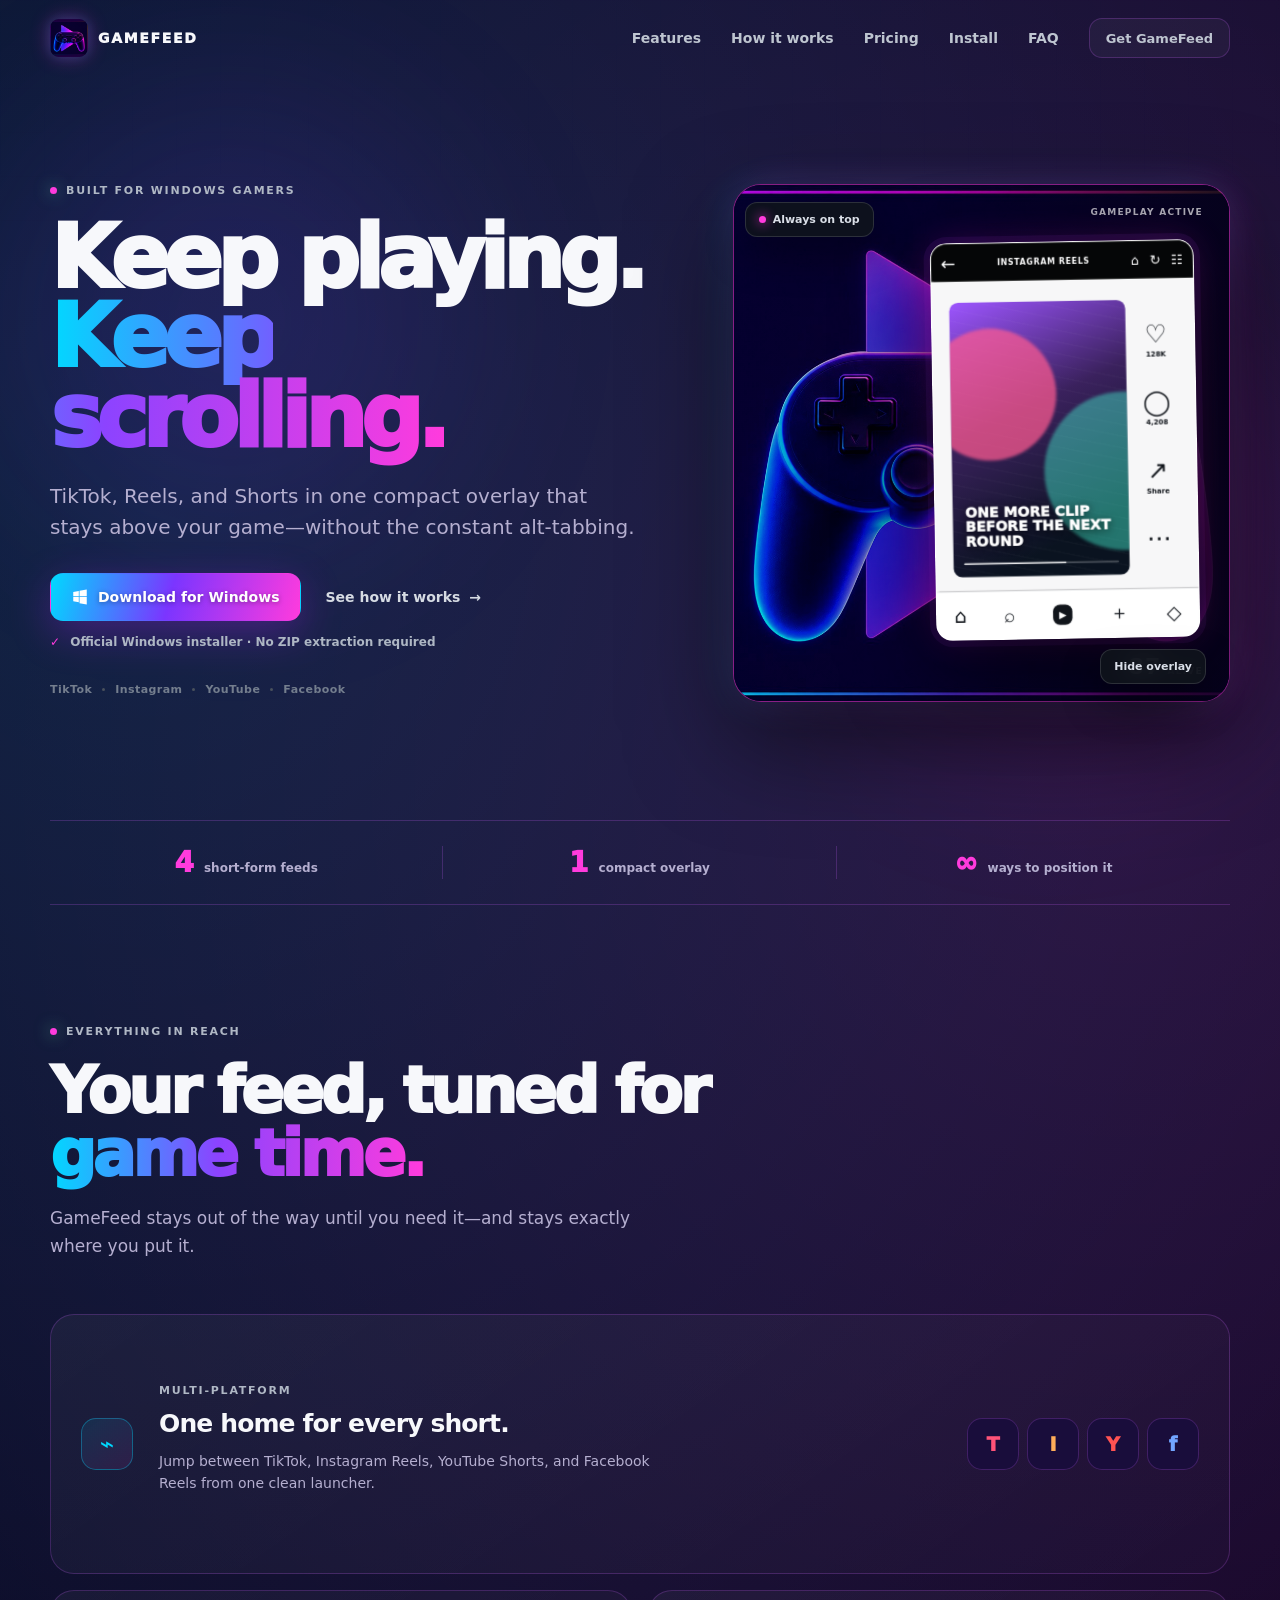
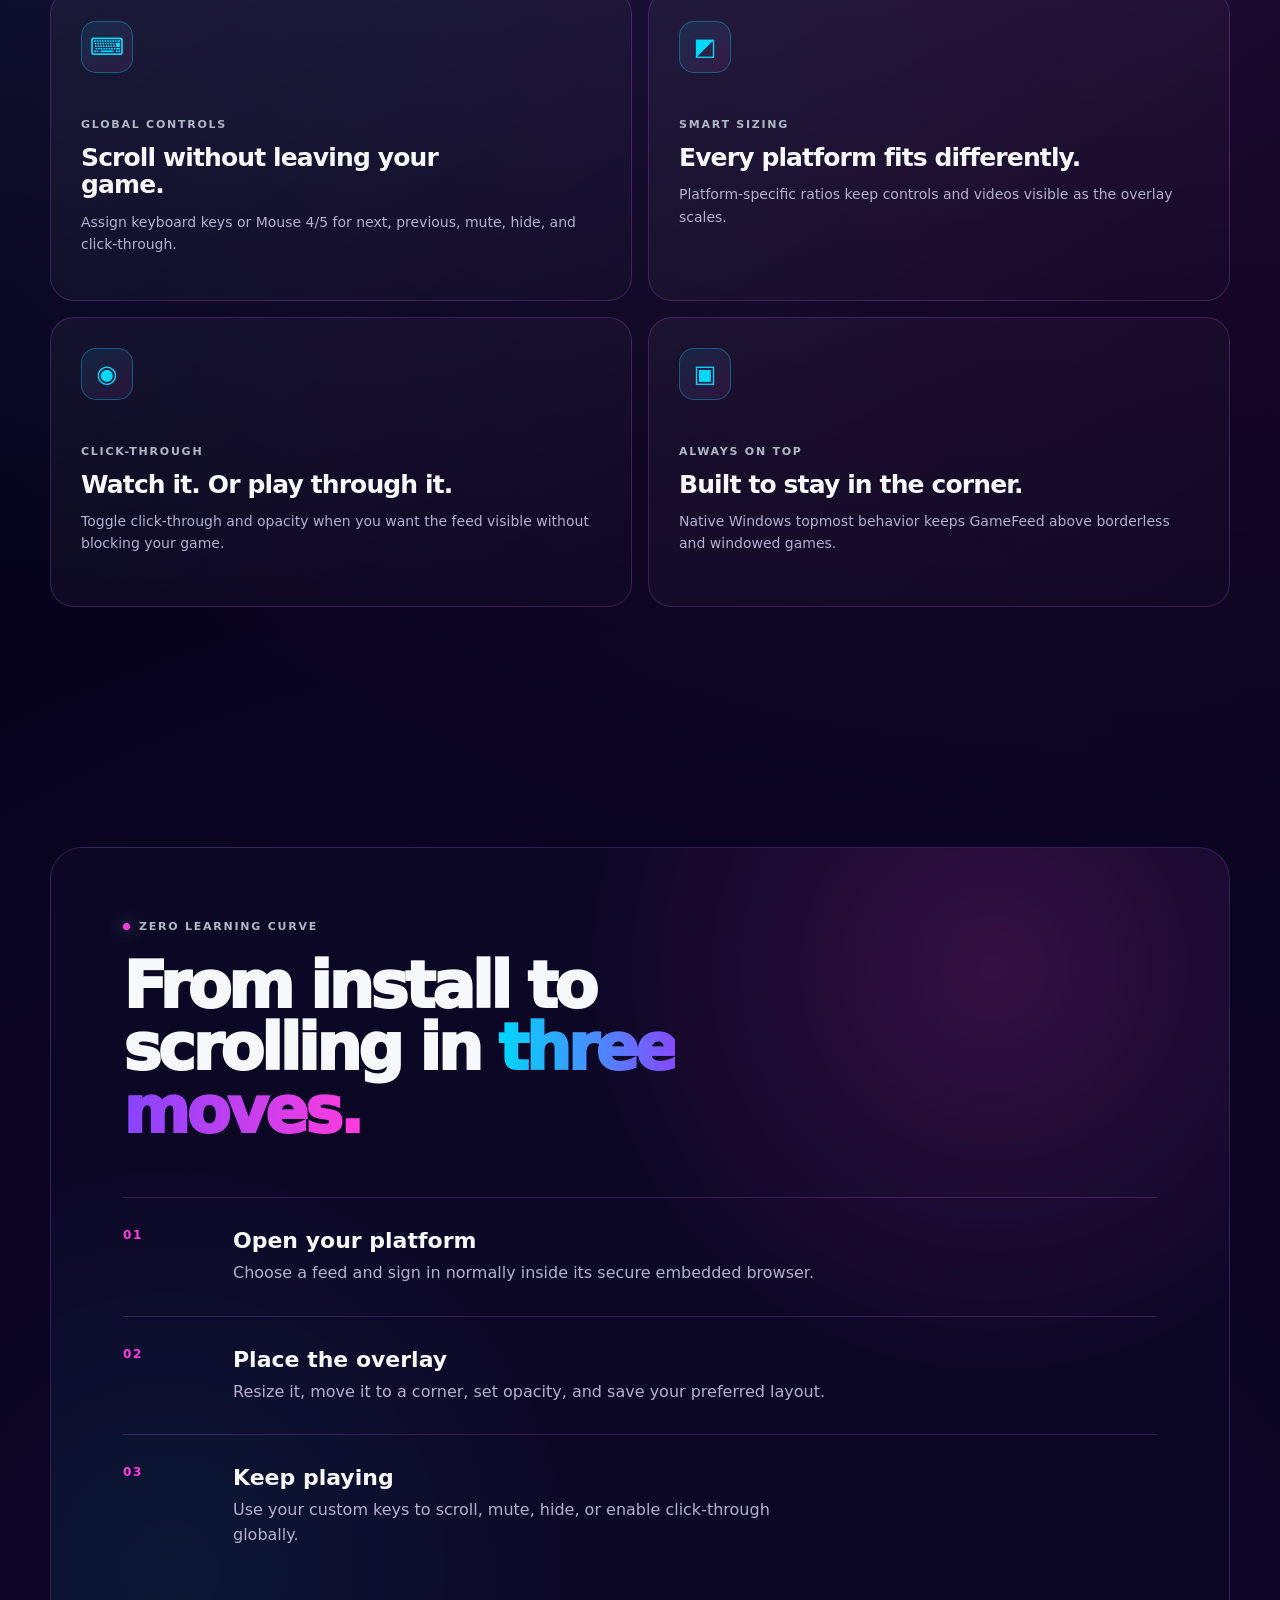
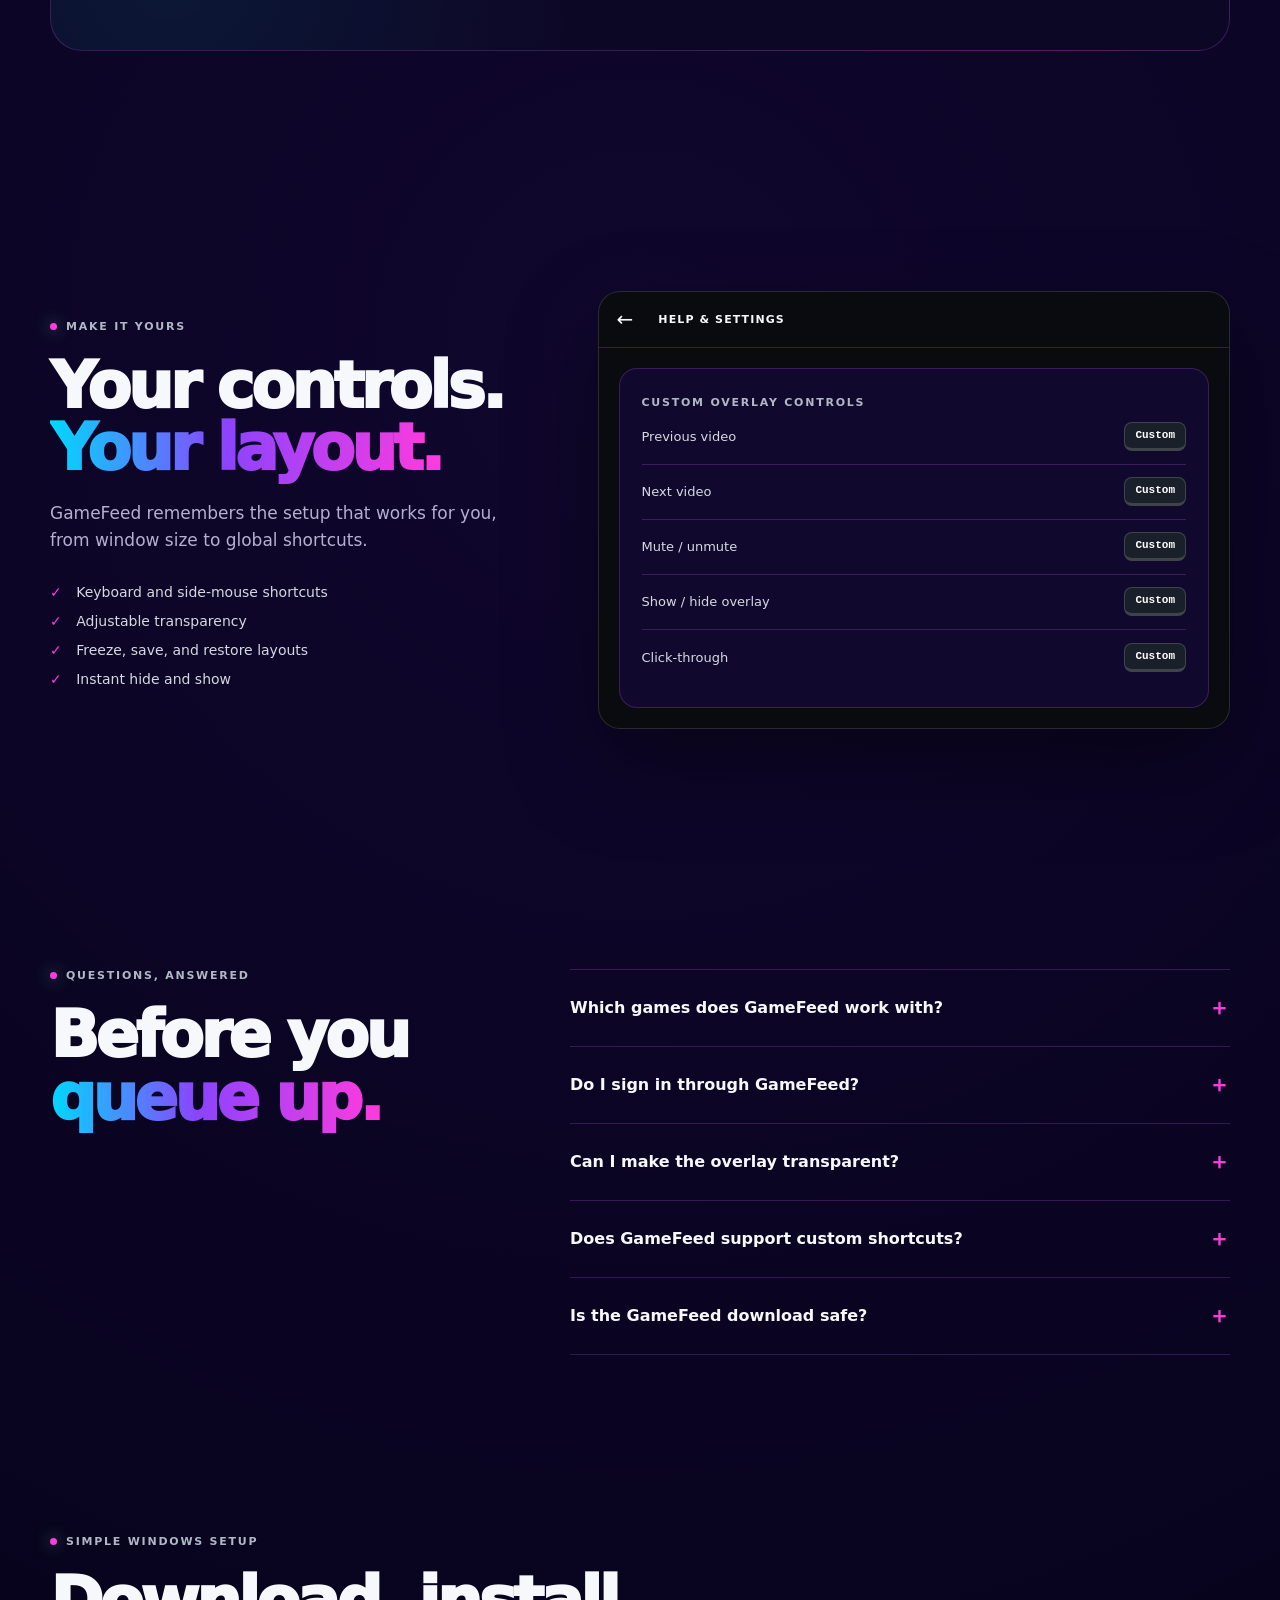
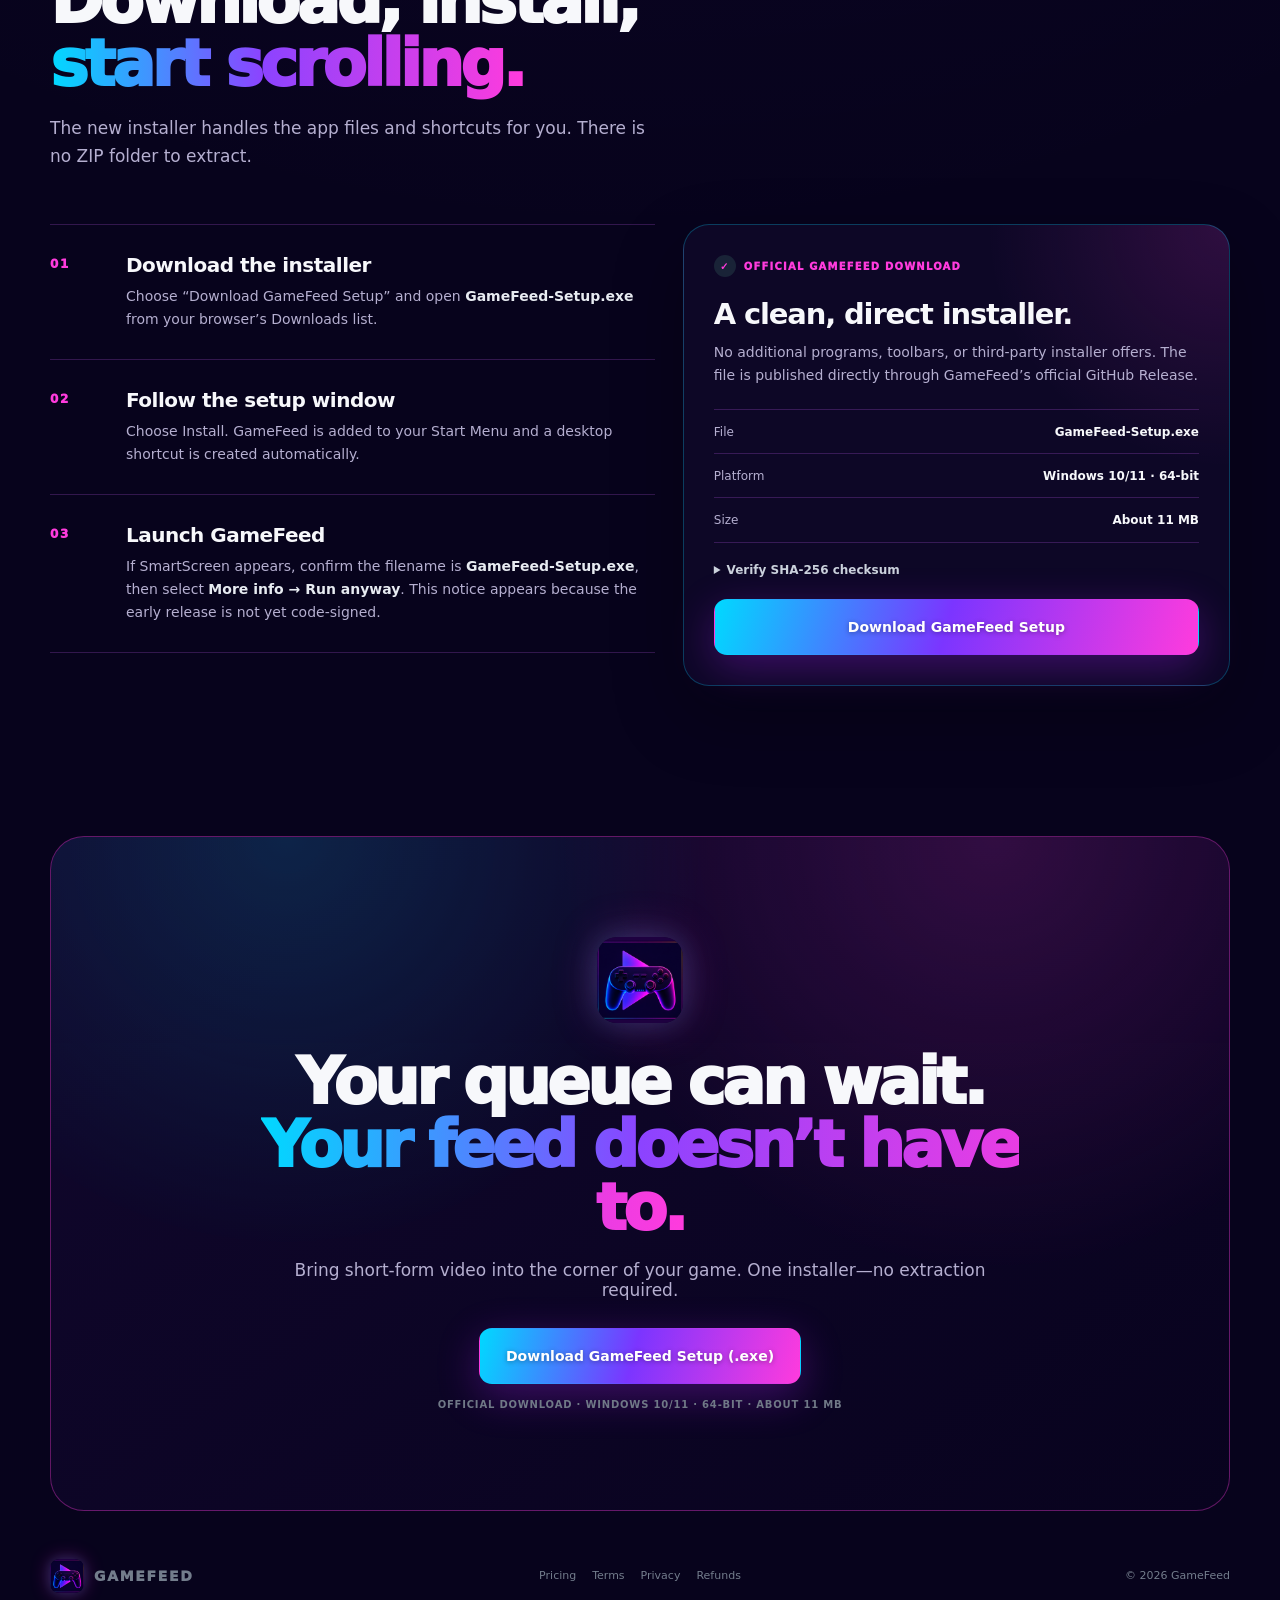
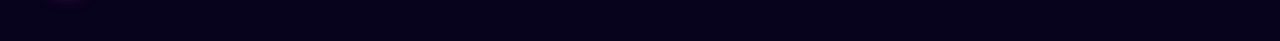
==== index.html @ a3a7d53f "add premium pricing and policy pages" ====
<!doctype html>
<html lang="en">
  <head>
    <meta charset="UTF-8" />
    <meta name="viewport" content="width=device-width, initial-scale=1.0" />
    <meta
      name="description"
      content="GameFeed is a compact Windows overlay for scrolling TikTok, Instagram Reels, YouTube Shorts, and Facebook Reels without leaving your game."
    />
    <meta name="theme-color" content="#080a0e" />
    <meta property="og:title" content="GameFeed — Keep playing. Keep scrolling." />
    <meta
      property="og:description"
      content="Your short-form feeds in one compact, customizable Windows gaming overlay."
    />
    <meta property="og:type" content="website" />
    <meta property="og:url" content="https://gamefeed.site/" />
    <meta property="og:image" content="https://gamefeed.site/assets/gamefeed-logo-hero.jpg" />
    <link rel="canonical" href="https://gamefeed.site/" />
    <title>GameFeed — Short-form video over your game</title>
    <link rel="icon" href="assets/gamefeed-logo-square.png" type="image/png" />
    <link rel="stylesheet" href="styles.css" />
    <script src="script.js" defer></script>
  </head>
  <body>
    <a class="skip-link" href="#main">Skip to content</a>

    <header class="site-header" data-header>
      <div class="nav-shell">
        <a class="brand" href="#top" aria-label="GameFeed home">
          <img src="assets/gamefeed-logo-square.png" alt="" width="38" height="38" />
          <span>GAMEFEED</span>
        </a>

        <button
          class="menu-toggle"
          type="button"
          aria-label="Open navigation"
          aria-expanded="false"
          aria-controls="site-nav"
          data-menu-toggle
        >
          <span></span><span></span>
        </button>

        <nav class="site-nav" id="site-nav" aria-label="Main navigation" data-menu>
          <a href="#features">Features</a>
          <a href="#how-it-works">How it works</a>
          <a href="pricing/">Pricing</a>
          <a href="#install">Install</a>
          <a href="#faq">FAQ</a>
          <button class="button button-small button-ghost" type="button" data-download>
            Get GameFeed
          </button>
        </nav>
      </div>
    </header>

    <main id="main">
      <section class="hero" id="top">
        <div class="hero-glow hero-glow-one"></div>
        <div class="hero-glow hero-glow-two"></div>

        <div class="hero-copy reveal">
          <div class="eyebrow"><span></span> Built for Windows gamers</div>
          <h1>Keep playing.<br /><em>Keep scrolling.</em></h1>
          <p class="hero-lede">
            TikTok, Reels, and Shorts in one compact overlay that stays above your game—without
            the constant alt-tabbing.
          </p>
          <div class="hero-actions">
            <button class="button button-primary" type="button" data-download>
              <svg viewBox="0 0 24 24" aria-hidden="true">
                <path d="M3 5.4 10.4 4v7.1H3V5.4Zm8.4-1.6L21 2v9.1h-9.6V3.8ZM3 12.1h7.4V19L3 17.6v-5.5Zm8.4 0H21V22l-9.6-1.8v-8.1Z" />
              </svg>
              Download for Windows
            </button>
            <a class="button button-text" href="#how-it-works">
              See how it works <span aria-hidden="true">→</span>
            </a>
          </div>
          <p class="download-note"><span aria-hidden="true">✓</span> Official Windows installer · No ZIP extraction required</p>
          <div class="platform-row" aria-label="Supported platforms">
            <span>TikTok</span><i></i><span>Instagram</span><i></i><span>YouTube</span><i></i><span>Facebook</span>
          </div>
        </div>

        <div class="hero-visual reveal reveal-delay" aria-label="GameFeed product preview">
          <div class="game-scene" aria-hidden="true">
            <img class="hero-brand-art" src="assets/gamefeed-logo-hero.jpg" alt="" />
            <div class="scene-horizon"></div>
            <div class="scene-mountain mountain-one"></div>
            <div class="scene-mountain mountain-two"></div>
            <div class="scene-hud hud-top">GAMEPLAY ACTIVE</div>
            <div class="scene-hud hud-bottom"><b>87</b><span>ALIVE</span></div>
            <div class="crosshair"></div>
          </div>

          <div class="app-window">
            <div class="app-topbar">
              <span class="app-back">←</span>
              <strong>INSTAGRAM REELS</strong>
              <div class="app-actions"><span>⌂</span><span>↻</span><span>☷</span></div>
            </div>
            <div class="feed-canvas">
              <div class="video-card">
                <div class="video-noise"></div>
                <div class="video-orb orb-one"></div>
                <div class="video-orb orb-two"></div>
                <div class="video-caption">ONE MORE CLIP<br />BEFORE THE NEXT ROUND</div>
                <div class="video-progress"><span></span></div>
              </div>
              <div class="social-rail" aria-hidden="true">
                <div><span>♡</span><small>128K</small></div>
                <div><span>◯</span><small>4,208</small></div>
                <div><span>↗</span><small>Share</small></div>
                <div><span>⋯</span></div>
              </div>
            </div>
            <div class="app-nav" aria-hidden="true">
              <span>⌂</span><span>⌕</span><b>▶</b><span>＋</span><span>◇</span>
            </div>
          </div>

          <div class="floating-chip chip-top"><span class="status-dot"></span> Always on top</div>
          <div class="floating-chip chip-bottom">Hide overlay</div>
        </div>
      </section>

      <section class="trust-strip" aria-label="GameFeed highlights">
        <div><strong>4</strong><span>short-form feeds</span></div>
        <div><strong>1</strong><span>compact overlay</span></div>
        <div><strong>∞</strong><span>ways to position it</span></div>
      </section>

      <section class="section features" id="features">
        <div class="section-heading reveal">
          <div class="eyebrow"><span></span> Everything in reach</div>
          <h2>Your feed, tuned for <em>game time.</em></h2>
          <p>GameFeed stays out of the way until you need it—and stays exactly where you put it.</p>
        </div>

        <div class="feature-grid">
          <article class="feature-card feature-card-wide reveal">
            <div class="feature-icon"><span>⌁</span></div>
            <div>
              <span class="card-kicker">MULTI-PLATFORM</span>
              <h3>One home for every short.</h3>
              <p>Jump between TikTok, Instagram Reels, YouTube Shorts, and Facebook Reels from one clean launcher.</p>
            </div>
            <div class="mini-platforms" aria-hidden="true">
              <span>T</span><span>I</span><span>Y</span><span>f</span>
            </div>
          </article>

          <article class="feature-card reveal">
            <div class="feature-icon"><span>⌨</span></div>
            <span class="card-kicker">GLOBAL CONTROLS</span>
            <h3>Scroll without leaving your game.</h3>
            <p>Assign keyboard keys or Mouse 4/5 for next, previous, mute, hide, and click-through.</p>
          </article>

          <article class="feature-card reveal">
            <div class="feature-icon"><span>◩</span></div>
            <span class="card-kicker">SMART SIZING</span>
            <h3>Every platform fits differently.</h3>
            <p>Platform-specific ratios keep controls and videos visible as the overlay scales.</p>
          </article>

          <article class="feature-card reveal">
            <div class="feature-icon"><span>◉</span></div>
            <span class="card-kicker">CLICK-THROUGH</span>
            <h3>Watch it. Or play through it.</h3>
            <p>Toggle click-through and opacity when you want the feed visible without blocking your game.</p>
          </article>

          <article class="feature-card reveal">
            <div class="feature-icon"><span>▣</span></div>
            <span class="card-kicker">ALWAYS ON TOP</span>
            <h3>Built to stay in the corner.</h3>
            <p>Native Windows topmost behavior keeps GameFeed above borderless and windowed games.</p>
          </article>
        </div>
      </section>

      <section class="section workflow" id="how-it-works">
        <div class="workflow-panel">
          <div class="section-heading reveal">
            <div class="eyebrow"><span></span> Zero learning curve</div>
            <h2>From install to scrolling in <em>three moves.</em></h2>
          </div>
          <ol class="step-list">
            <li class="reveal">
              <span class="step-number">01</span>
              <div><h3>Open your platform</h3><p>Choose a feed and sign in normally inside its secure embedded browser.</p></div>
            </li>
            <li class="reveal">
              <span class="step-number">02</span>
              <div><h3>Place the overlay</h3><p>Resize it, move it to a corner, set opacity, and save your preferred layout.</p></div>
            </li>
            <li class="reveal">
              <span class="step-number">03</span>
              <div><h3>Keep playing</h3><p>Use your custom keys to scroll, mute, hide, or enable click-through globally.</p></div>
            </li>
          </ol>
        </div>
      </section>

      <section class="section control-showcase">
        <div class="control-copy reveal">
          <div class="eyebrow"><span></span> Make it yours</div>
          <h2>Your controls.<br /><em>Your layout.</em></h2>
          <p>GameFeed remembers the setup that works for you, from window size to global shortcuts.</p>
          <ul class="check-list">
            <li><span>✓</span> Keyboard and side-mouse shortcuts</li>
            <li><span>✓</span> Adjustable transparency</li>
            <li><span>✓</span> Freeze, save, and restore layouts</li>
            <li><span>✓</span> Instant hide and show</li>
          </ul>
        </div>

        <div class="settings-mockup reveal reveal-delay" aria-label="Custom controls preview">
          <div class="settings-title"><span>←</span><b>HELP &amp; SETTINGS</b></div>
          <div class="settings-card">
            <span class="card-kicker">CUSTOM OVERLAY CONTROLS</span>
            <div class="setting-row"><span>Previous video</span><kbd>Custom</kbd></div>
            <div class="setting-row"><span>Next video</span><kbd>Custom</kbd></div>
            <div class="setting-row"><span>Mute / unmute</span><kbd>Custom</kbd></div>
            <div class="setting-row"><span>Show / hide overlay</span><kbd>Custom</kbd></div>
            <div class="setting-row"><span>Click-through</span><kbd>Custom</kbd></div>
          </div>
        </div>
      </section>

      <section class="section faq" id="faq">
        <div class="section-heading reveal">
          <div class="eyebrow"><span></span> Questions, answered</div>
          <h2>Before you <em>queue up.</em></h2>
        </div>
        <div class="faq-list">
          <details class="reveal">
            <summary>Which games does GameFeed work with?<span>＋</span></summary>
            <p>GameFeed works best with windowed and borderless-fullscreen games. Hardware-exclusive fullscreen and some anti-cheat systems can block third-party overlays.</p>
          </details>
          <details class="reveal">
            <summary>Do I sign in through GameFeed?<span>＋</span></summary>
            <p>Each platform opens in its own embedded browser view. You sign in on the platform’s website, and the local browser profile keeps that session available.</p>
          </details>
          <details class="reveal">
            <summary>Can I make the overlay transparent?<span>＋</span></summary>
            <p>Yes. You can adjust opacity, enable click-through, freeze the size, and save the placement that fits your setup.</p>
          </details>
          <details class="reveal">
            <summary>Does GameFeed support custom shortcuts?<span>＋</span></summary>
            <p>Yes. Previous, next, mute, show/hide, and click-through can use supported keyboard keys or Mouse 4/5.</p>
          </details>
          <details class="reveal">
            <summary>Is the GameFeed download safe?<span>＋</span></summary>
            <p>Yes. The download button uses GameFeed’s official GitHub Release and the installer contains only GameFeed and its required runtime files—no bundled offers or extra apps. The current release is not yet code-signed, so Windows may show an “unrecognized app” SmartScreen message even though the file came from the official source.</p>
          </details>
        </div>
      </section>

      <section class="section install-section" id="install">
        <div class="section-heading reveal">
          <div class="eyebrow"><span></span> Simple Windows setup</div>
          <h2>Download, install, <em>start scrolling.</em></h2>
          <p>The new installer handles the app files and shortcuts for you. There is no ZIP folder to extract.</p>
        </div>

        <div class="install-layout">
          <ol class="install-steps reveal">
            <li>
              <span>01</span>
              <div><h3>Download the installer</h3><p>Choose “Download GameFeed Setup” and open <strong>GameFeed-Setup.exe</strong> from your browser’s Downloads list.</p></div>
            </li>
            <li>
              <span>02</span>
              <div><h3>Follow the setup window</h3><p>Choose Install. GameFeed is added to your Start Menu and a desktop shortcut is created automatically.</p></div>
            </li>
            <li>
              <span>03</span>
              <div><h3>Launch GameFeed</h3><p>If SmartScreen appears, confirm the filename is <strong>GameFeed-Setup.exe</strong>, then select <strong>More info → Run anyway</strong>. This notice appears because the early release is not yet code-signed.</p></div>
            </li>
          </ol>

          <aside class="download-trust-card reveal reveal-delay" aria-label="Download safety information">
            <div class="official-badge"><span aria-hidden="true">✓</span> OFFICIAL GAMEFEED DOWNLOAD</div>
            <h3>A clean, direct installer.</h3>
            <p>No additional programs, toolbars, or third-party installer offers. The file is published directly through GameFeed’s official GitHub Release.</p>
            <ul>
              <li><span>File</span><strong>GameFeed-Setup.exe</strong></li>
              <li><span>Platform</span><strong>Windows 10/11 · 64-bit</strong></li>
              <li><span>Size</span><strong>About 11 MB</strong></li>
            </ul>
            <details class="checksum">
              <summary>Verify SHA-256 checksum</summary>
              <code>d56ed6e79483e298b9bd41e7c18539949e3f44919a434b3156062f3682f3bd7f</code>
            </details>
            <button class="button button-primary button-large" type="button" data-download>Download GameFeed Setup</button>
          </aside>
        </div>
      </section>

      <section class="cta-section" id="download">
        <div class="cta-glow"></div>
        <div class="cta-inner reveal">
          <img src="assets/gamefeed-logo-square.png" alt="" width="86" height="86" />
          <h2>Your queue can wait.<br /><em>Your feed doesn’t have to.</em></h2>
          <p>Bring short-form video into the corner of your game. One installer—no extraction required.</p>
          <button class="button button-primary button-large" type="button" data-download>
            Download GameFeed Setup (.exe)
          </button>
          <small>Official download · Windows 10/11 · 64-bit · About 11 MB</small>
        </div>
      </section>
    </main>

    <footer class="site-footer">
      <a class="brand" href="#top">
        <img src="assets/gamefeed-logo-square.png" alt="" width="34" height="34" />
        <span>GAMEFEED</span>
      </a>
      <p class="footer-links"><a href="pricing/">Pricing</a><a href="terms/">Terms</a><a href="privacy/">Privacy</a><a href="refund/">Refunds</a></p>
      <span>© <span data-year></span> GameFeed</span>
    </footer>
  </body>
</html>
---- styles.css ----
:root {
  --bg: #07031c;
  --bg-soft: #0d0726;
  --panel: #11092d;
  --panel-2: #190d3b;
  --line: rgba(203, 96, 255, 0.22);
  --text: #f7f8fb;
  --muted: #b5afd0;
  --accent: #ff3bdd;
  --accent-strong: #db16ff;
  --purple: #7b35ff;
  --cyan: #00d9ff;
  --orange: #ffad38;
  --max: 1180px;
  --radius: 24px;
  color-scheme: dark;
}

* {
  box-sizing: border-box;
}

html {
  scroll-behavior: smooth;
}

body {
  margin: 0;
  overflow-x: hidden;
  background:
    radial-gradient(circle at 12% 8%, rgba(0, 217, 255, 0.14), transparent 28%),
    radial-gradient(circle at 88% 12%, rgba(255, 59, 221, 0.16), transparent 30%),
    radial-gradient(circle at 50% 55%, rgba(123, 53, 255, 0.08), transparent 42%),
    var(--bg);
  color: var(--text);
  font-family: Inter, ui-sans-serif, system-ui, -apple-system, BlinkMacSystemFont, "Segoe UI", sans-serif;
  -webkit-font-smoothing: antialiased;
}

body::before {
  position: fixed;
  inset: 0;
  z-index: -1;
  content: "";
  opacity: 0.16;
  pointer-events: none;
  background-image: linear-gradient(rgba(255, 59, 221, 0.04) 1px, transparent 1px),
    linear-gradient(90deg, rgba(0, 217, 255, 0.035) 1px, transparent 1px);
  background-size: 44px 44px;
  mask-image: linear-gradient(to bottom, black, transparent 70%);
}

button,
a {
  font: inherit;
}

a {
  color: inherit;
  text-decoration: none;
}

button {
  color: inherit;
}

.skip-link {
  position: fixed;
  top: 8px;
  left: 8px;
  z-index: 1000;
  padding: 10px 14px;
  border-radius: 10px;
  background: var(--accent);
  color: #06110c;
  font-weight: 800;
  transform: translateY(-150%);
}

.skip-link:focus {
  transform: translateY(0);
}

.site-header {
  position: fixed;
  inset: 0 0 auto;
  z-index: 100;
  border-bottom: 1px solid transparent;
  transition: background 180ms ease, border-color 180ms ease;
}

.site-header.scrolled {
  border-color: var(--line);
  background: rgba(8, 10, 14, 0.82);
  backdrop-filter: blur(18px);
}

.nav-shell {
  width: min(calc(100% - 40px), var(--max));
  height: 76px;
  margin: 0 auto;
  display: flex;
  align-items: center;
  justify-content: space-between;
}

.brand {
  display: inline-flex;
  align-items: center;
  gap: 10px;
  font-size: 14px;
  font-weight: 950;
  letter-spacing: 0.12em;
}

.brand img {
  border-radius: 9px;
  box-shadow: 0 0 20px rgba(255, 35, 224, 0.3), 0 0 12px rgba(0, 217, 255, 0.18);
}

.site-nav {
  display: flex;
  align-items: center;
  gap: 30px;
  color: #bec5d0;
  font-size: 14px;
  font-weight: 650;
}

.site-nav > a {
  transition: color 150ms ease;
}

.site-nav > a:hover,
.site-nav > a:focus-visible {
  color: white;
}

.menu-toggle {
  display: none;
  width: 42px;
  height: 42px;
  padding: 0 10px;
  border: 1px solid var(--line);
  border-radius: 12px;
  background: var(--panel);
}

.menu-toggle span {
  display: block;
  height: 2px;
  margin: 5px 0;
  border-radius: 2px;
  background: white;
}

.button {
  display: inline-flex;
  align-items: center;
  justify-content: center;
  gap: 9px;
  min-height: 48px;
  padding: 0 20px;
  border: 1px solid transparent;
  border-radius: 13px;
  cursor: pointer;
  font-size: 14px;
  font-weight: 850;
  transition: transform 160ms ease, border-color 160ms ease, background 160ms ease;
}

.button:hover {
  transform: translateY(-2px);
}

.button:focus-visible,
button:focus-visible,
a:focus-visible,
summary:focus-visible {
  outline: 3px solid rgba(117, 242, 178, 0.45);
  outline-offset: 3px;
}

.button svg {
  width: 18px;
  fill: currentColor;
}

.button-primary {
  background: linear-gradient(105deg, var(--cyan), var(--purple) 48%, var(--accent));
  color: white;
  box-shadow: 0 12px 42px rgba(177, 34, 255, 0.3);
  text-shadow: 0 1px 5px rgba(0, 0, 0, 0.35);
}

.button-primary:hover {
  background: linear-gradient(105deg, #38e4ff, #914fff 48%, #ff65e7);
}

.button-ghost {
  border-color: var(--line);
  background: rgba(255, 255, 255, 0.04);
}

.button-text {
  padding-inline: 8px;
  color: #d6dbe3;
}

.button-small {
  min-height: 40px;
  padding-inline: 16px;
  font-size: 13px;
}

.button-large {
  min-height: 56px;
  padding-inline: 26px;
}

.hero {
  position: relative;
  width: min(calc(100% - 40px), var(--max));
  min-height: 780px;
  margin: 0 auto;
  padding: 150px 0 90px;
  display: grid;
  grid-template-columns: minmax(0, 1fr) minmax(460px, 0.9fr);
  align-items: center;
  gap: 54px;
}

.hero-glow {
  position: absolute;
  z-index: -1;
  width: 440px;
  aspect-ratio: 1;
  border-radius: 50%;
  filter: blur(100px);
  opacity: 0.12;
}

.hero-glow-one {
  top: 100px;
  left: -40px;
  background: var(--purple);
}

.hero-glow-two {
  right: -40px;
  bottom: 80px;
  background: var(--accent);
}

.eyebrow,
.card-kicker {
  color: #b0b8c5;
  font-size: 11px;
  font-weight: 900;
  letter-spacing: 0.16em;
  text-transform: uppercase;
}

.eyebrow {
  display: flex;
  align-items: center;
  gap: 9px;
  margin-bottom: 22px;
}

.eyebrow span {
  width: 7px;
  height: 7px;
  border-radius: 50%;
  background: var(--accent);
  box-shadow: 0 0 16px rgba(117, 242, 178, 0.65);
}

h1,
h2,
h3,
p {
  margin-top: 0;
}

h1 {
  max-width: 700px;
  margin-bottom: 24px;
  font-size: clamp(56px, 6.8vw, 92px);
  line-height: 0.91;
  letter-spacing: -0.068em;
  font-weight: 950;
}

h1 em,
h2 em {
  color: transparent;
  background: linear-gradient(90deg, var(--cyan), #8c43ff 45%, var(--accent));
  background-clip: text;
  -webkit-background-clip: text;
  font-style: normal;
}

.hero-lede {
  max-width: 590px;
  margin-bottom: 30px;
  color: var(--muted);
  font-size: clamp(17px, 1.6vw, 20px);
  line-height: 1.55;
}

.hero-actions {
  display: flex;
  align-items: center;
  gap: 16px;
  flex-wrap: wrap;
}

.download-note {
  margin: 14px 0 0;
  color: #aeb7c4;
  font-size: 12px;
  font-weight: 700;
}

.download-note span { margin-right: 6px; color: var(--accent); }

.platform-row {
  margin-top: 34px;
  display: flex;
  align-items: center;
  gap: 10px;
  flex-wrap: wrap;
  color: #747e8e;
  font-size: 11px;
  font-weight: 750;
  letter-spacing: 0.04em;
}

.platform-row i {
  width: 3px;
  height: 3px;
  border-radius: 50%;
  background: #49515d;
}

.hero-visual {
  position: relative;
  min-height: 580px;
  display: grid;
  place-items: center;
}

.game-scene {
  position: absolute;
  inset: 34px 0 28px 36px;
  overflow: hidden;
  border: 1px solid rgba(255, 58, 226, 0.52);
  border-radius: 28px;
  background: #080321;
  box-shadow: 0 38px 100px rgba(0, 0, 0, 0.56), -8px 0 38px rgba(0, 217, 255, 0.13), 8px 0 38px rgba(255, 59, 221, 0.16);
}

.game-scene::after {
  position: absolute;
  inset: 0;
  content: "";
  background: linear-gradient(90deg, rgba(7, 3, 28, 0.08), rgba(7, 3, 28, 0.34) 50%, rgba(7, 3, 28, 0.9));
}

.hero-brand-art {
  width: 100%;
  height: 100%;
  object-fit: cover;
  opacity: 0.94;
  filter: saturate(1.12) contrast(1.04);
}

.scene-horizon,
.scene-mountain {
  display: none;
}

.scene-horizon {
  position: absolute;
  right: -10%;
  bottom: 0;
  width: 85%;
  height: 52%;
  background: linear-gradient(145deg, #242a2d, #0b0e11);
  clip-path: polygon(0 47%, 22% 30%, 38% 46%, 56% 18%, 75% 38%, 100% 10%, 100% 100%, 0 100%);
}

.scene-mountain {
  position: absolute;
  bottom: 27%;
  width: 60%;
  height: 48%;
  background: #252d3b;
  clip-path: polygon(0 100%, 42% 10%, 100% 100%);
}

.mountain-one { right: -5%; }
.mountain-two { right: 34%; bottom: 19%; background: #171d28; }

.scene-hud {
  position: absolute;
  z-index: 2;
  color: rgba(255, 255, 255, 0.68);
  font-size: 9px;
  font-weight: 850;
  letter-spacing: 0.14em;
}

.hud-top { top: 22px; right: 26px; }
.hud-bottom { right: 26px; bottom: 22px; display: flex; align-items: baseline; gap: 6px; }
.hud-bottom b { color: white; font-size: 22px; }

.crosshair {
  position: absolute;
  z-index: 2;
  top: 48%;
  right: 24%;
  width: 24px;
  height: 24px;
  border: 1px solid rgba(255, 255, 255, 0.55);
  border-radius: 50%;
}

.crosshair::before,
.crosshair::after {
  position: absolute;
  content: "";
  background: rgba(255, 255, 255, 0.55);
}

.crosshair::before { width: 34px; height: 1px; top: 11px; left: -6px; }
.crosshair::after { width: 1px; height: 34px; top: -6px; left: 11px; }

.app-window {
  position: relative;
  z-index: 3;
  width: 300px;
  overflow: hidden;
  border: 1px solid rgba(255, 255, 255, 0.2);
  border-radius: 19px;
  background: white;
  color: #11151b;
  box-shadow: 0 35px 100px rgba(0, 0, 0, 0.62), 0 0 0 7px rgba(182, 52, 255, 0.09), 0 0 42px rgba(255, 40, 220, 0.2);
  transform: translateX(102px) rotate(-1deg) scale(0.88);
}

.app-topbar {
  height: 43px;
  padding: 0 11px;
  display: flex;
  align-items: center;
  justify-content: space-between;
  background: #050607;
  color: white;
  font-size: 9px;
  letter-spacing: 0.08em;
}

.app-back { font-size: 20px; font-weight: 300; }
.app-actions { display: flex; gap: 11px; font-size: 15px; }

.feed-canvas {
  min-height: 352px;
  padding: 24px 20px 16px;
  display: grid;
  grid-template-columns: 1fr 48px;
  gap: 10px;
  background: #f7f7f8;
}

.video-card {
  position: relative;
  min-height: 298px;
  overflow: hidden;
  border-radius: 10px;
  background: linear-gradient(155deg, #9d55ff, #3a215d 40%, #0a1320 82%);
}

.video-noise {
  position: absolute;
  inset: 0;
  background: repeating-linear-gradient(12deg, transparent 0 11px, rgba(255, 255, 255, 0.025) 12px 13px);
}

.video-orb {
  position: absolute;
  border-radius: 50%;
  filter: blur(2px);
}

.orb-one { width: 150px; height: 150px; top: 30px; left: -30px; background: rgba(255, 91, 145, 0.72); }
.orb-two { width: 180px; height: 180px; right: -85px; bottom: 28px; background: rgba(69, 238, 207, 0.45); }

.video-caption {
  position: absolute;
  left: 14px;
  right: 14px;
  bottom: 32px;
  color: white;
  font-size: 16px;
  font-weight: 950;
  line-height: 1.03;
  text-shadow: 0 2px 10px rgba(0, 0, 0, 0.6);
}

.video-progress {
  position: absolute;
  right: 12px;
  bottom: 14px;
  left: 12px;
  height: 2px;
  overflow: hidden;
  border-radius: 2px;
  background: rgba(255, 255, 255, 0.26);
}

.video-progress span { display: block; width: 66%; height: 100%; background: white; }

.social-rail {
  display: flex;
  flex-direction: column;
  align-items: center;
  justify-content: space-around;
  padding-block: 8px;
}

.social-rail div { text-align: center; }
.social-rail span { display: block; font-size: 28px; line-height: 1; }
.social-rail small { display: block; margin-top: 4px; font-size: 8px; font-weight: 800; }

.app-nav {
  height: 55px;
  padding: 0 20px;
  display: flex;
  align-items: center;
  justify-content: space-between;
  border-top: 1px solid #dedfe3;
  background: white;
  font-size: 22px;
}

.app-nav b { padding: 5px 7px; border-radius: 8px; background: #11151b; color: white; font-size: 11px; }

.floating-chip {
  position: absolute;
  z-index: 5;
  display: flex;
  align-items: center;
  gap: 7px;
  padding: 10px 13px;
  border: 1px solid rgba(255, 255, 255, 0.13);
  border-radius: 12px;
  background: rgba(16, 20, 27, 0.86);
  color: #d9dee7;
  box-shadow: 0 18px 38px rgba(0, 0, 0, 0.35);
  backdrop-filter: blur(12px);
  font-size: 11px;
  font-weight: 800;
}

.chip-top { top: 52px; left: 48px; }
.chip-bottom { right: 24px; bottom: 46px; }
.status-dot { width: 7px; height: 7px; border-radius: 50%; background: var(--accent); box-shadow: 0 0 12px var(--accent); }

.trust-strip {
  width: min(calc(100% - 40px), var(--max));
  margin: 0 auto;
  padding: 25px 0;
  display: grid;
  grid-template-columns: repeat(3, 1fr);
  border-block: 1px solid var(--line);
}

.trust-strip div { display: flex; align-items: baseline; justify-content: center; gap: 10px; border-right: 1px solid var(--line); }
.trust-strip div:last-child { border-right: 0; }
.trust-strip strong { color: var(--accent); font-size: 28px; font-weight: 950; }
.trust-strip span { color: var(--muted); font-size: 12px; font-weight: 700; }

.section {
  width: min(calc(100% - 40px), var(--max));
  margin: 0 auto;
  padding: 120px 0;
}

.section-heading { max-width: 700px; margin-bottom: 54px; }
.section-heading h2,
.control-copy h2,
.cta-inner h2 {
  margin-bottom: 20px;
  font-size: clamp(39px, 5vw, 64px);
  line-height: 0.98;
  letter-spacing: -0.055em;
  font-weight: 950;
}

.section-heading > p,
.control-copy > p {
  max-width: 610px;
  color: var(--muted);
  font-size: 17px;
  line-height: 1.6;
}

.feature-grid {
  display: grid;
  grid-template-columns: repeat(2, 1fr);
  gap: 16px;
}

.feature-card {
  position: relative;
  min-height: 290px;
  padding: 30px;
  overflow: hidden;
  border: 1px solid var(--line);
  border-radius: var(--radius);
  background: linear-gradient(145deg, rgba(255, 255, 255, 0.045), rgba(255, 255, 255, 0.015));
  transition: transform 180ms ease, border-color 180ms ease;
}

.feature-card:hover { transform: translateY(-4px); border-color: rgba(255, 59, 221, 0.48); box-shadow: 0 18px 55px rgba(102, 28, 196, 0.14); }
.feature-card-wide { grid-column: 1 / -1; min-height: 260px; display: grid; grid-template-columns: auto minmax(0, 1fr) auto; align-items: center; gap: 26px; }
.feature-card h3 { max-width: 440px; margin: 12px 0 12px; font-size: 25px; line-height: 1.1; letter-spacing: -0.035em; }
.feature-card p { max-width: 520px; color: var(--muted); font-size: 14px; line-height: 1.6; }

.feature-icon {
  width: 52px;
  height: 52px;
  margin-bottom: 40px;
  display: grid;
  place-items: center;
  border: 1px solid rgba(0, 217, 255, 0.34);
  border-radius: 15px;
  background: linear-gradient(145deg, rgba(0, 217, 255, 0.1), rgba(255, 59, 221, 0.09));
  color: var(--cyan);
  font-size: 24px;
}

.feature-card-wide .feature-icon { margin: 0; }

.mini-platforms { display: flex; gap: 8px; }
.mini-platforms span { width: 52px; height: 52px; display: grid; place-items: center; border: 1px solid var(--line); border-radius: 15px; background: var(--panel-2); font-size: 19px; font-weight: 950; }
.mini-platforms span:nth-child(1) { color: #ff5378; }
.mini-platforms span:nth-child(2) { color: #ffad59; }
.mini-platforms span:nth-child(3) { color: #ff5252; }
.mini-platforms span:nth-child(4) { color: #72a5ff; }

.workflow-panel {
  padding: clamp(30px, 6vw, 72px);
  border: 1px solid var(--line);
  border-radius: 32px;
  background: radial-gradient(circle at 80% 15%, rgba(255, 59, 221, 0.16), transparent 35%), radial-gradient(circle at 10% 90%, rgba(0, 217, 255, 0.08), transparent 32%), var(--bg-soft);
}

.step-list { margin: 0; padding: 0; list-style: none; }
.step-list li { display: grid; grid-template-columns: 90px 1fr; gap: 20px; padding: 30px 0; border-top: 1px solid var(--line); }
.step-number { color: var(--accent); font-size: 12px; font-weight: 900; letter-spacing: 0.14em; }
.step-list h3 { margin-bottom: 8px; font-size: 22px; }
.step-list p { max-width: 600px; margin-bottom: 0; color: var(--muted); line-height: 1.55; }

.control-showcase { display: grid; grid-template-columns: 0.85fr 1.15fr; align-items: center; gap: 80px; }
.check-list { margin: 30px 0 0; padding: 0; list-style: none; }
.check-list li { margin: 13px 0; color: #d4d9e1; font-size: 14px; }
.check-list span { margin-right: 10px; color: var(--accent); font-weight: 900; }

.settings-mockup {
  overflow: hidden;
  border: 1px solid rgba(255, 255, 255, 0.13);
  border-radius: 22px;
  background: #090b0f;
  box-shadow: 0 35px 90px rgba(0, 0, 0, 0.4);
}

.settings-title { height: 56px; padding: 0 18px; display: flex; align-items: center; gap: 24px; border-bottom: 1px solid var(--line); font-size: 11px; letter-spacing: 0.1em; }
.settings-title span { font-size: 20px; }
.settings-card { margin: 20px; padding: 22px; border: 1px solid var(--line); border-radius: 18px; background: var(--panel); }
.setting-row { min-height: 55px; display: flex; align-items: center; justify-content: space-between; gap: 20px; border-bottom: 1px solid var(--line); color: #d5dae2; font-size: 13px; }
.setting-row:last-child { border-bottom: 0; }
kbd { min-width: 44px; padding: 7px 10px; border: 1px solid rgba(255, 255, 255, 0.16); border-bottom-width: 3px; border-radius: 8px; background: #1a2029; color: white; text-align: center; font: 800 11px/1 ui-monospace, monospace; }

.faq { display: grid; grid-template-columns: 0.8fr 1.2fr; gap: 80px; }
.faq-list details { border-top: 1px solid var(--line); }
.faq-list details:last-child { border-bottom: 1px solid var(--line); }
.faq-list summary { min-height: 76px; display: flex; align-items: center; justify-content: space-between; gap: 20px; cursor: pointer; font-size: 16px; font-weight: 800; list-style: none; }
.faq-list summary::-webkit-details-marker { display: none; }
.faq-list summary span { color: var(--accent); font-size: 22px; transition: transform 180ms ease; }
.faq-list details[open] summary span { transform: rotate(45deg); }
.faq-list p { max-width: 650px; padding: 0 50px 24px 0; color: var(--muted); line-height: 1.65; }

.install-section { padding-top: 60px; }
.install-layout { display: grid; grid-template-columns: 1.05fr 0.95fr; align-items: start; gap: 28px; }
.install-steps { margin: 0; padding: 0; list-style: none; border-block: 1px solid var(--line); }
.install-steps li { display: grid; grid-template-columns: 58px 1fr; gap: 18px; padding: 28px 0; border-bottom: 1px solid var(--line); }
.install-steps li:last-child { border-bottom: 0; }
.install-steps > li > span { padding-top: 4px; color: var(--accent); font-size: 12px; font-weight: 950; letter-spacing: 0.14em; }
.install-steps h3 { margin: 0 0 8px; font-size: 20px; letter-spacing: -0.025em; }
.install-steps p { margin: 0; color: var(--muted); font-size: 14px; line-height: 1.65; }
.install-steps strong { color: #e7ebf1; }

.download-trust-card {
  padding: 30px;
  border: 1px solid rgba(0, 217, 255, 0.26);
  border-radius: 26px;
  background: radial-gradient(circle at 100% 0, rgba(255, 59, 221, 0.14), transparent 34%), var(--bg-soft);
  box-shadow: 0 28px 70px rgba(0, 0, 0, 0.28);
}
.official-badge { display: inline-flex; align-items: center; gap: 8px; color: var(--accent); font-size: 10px; font-weight: 950; letter-spacing: 0.12em; }
.official-badge span { width: 22px; height: 22px; display: grid; place-items: center; border-radius: 50%; background: rgba(117, 242, 178, 0.12); }
.download-trust-card h3 { margin: 20px 0 10px; font-size: 29px; letter-spacing: -0.04em; }
.download-trust-card > p { margin: 0 0 22px; color: var(--muted); font-size: 14px; line-height: 1.65; }
.download-trust-card ul { margin: 0 0 20px; padding: 0; list-style: none; border-block: 1px solid var(--line); }
.download-trust-card li { min-height: 44px; display: flex; align-items: center; justify-content: space-between; gap: 18px; border-bottom: 1px solid var(--line); font-size: 12px; }
.download-trust-card li:last-child { border-bottom: 0; }
.download-trust-card li span { color: var(--muted); }
.download-trust-card li strong { text-align: right; }
.download-trust-card .button { width: 100%; margin-top: 22px; }
.checksum summary { cursor: pointer; color: #cbd2dc; font-size: 12px; font-weight: 800; }
.checksum code { display: block; margin-top: 10px; padding: 12px; overflow-wrap: anywhere; border-radius: 10px; background: #070910; color: #8fe9ff; font: 10px/1.6 ui-monospace, monospace; text-align: left; }

.cta-section {
  position: relative;
  width: min(calc(100% - 40px), var(--max));
  margin: 30px auto 0;
  padding: 100px 30px;
  overflow: hidden;
  border: 1px solid rgba(255, 59, 221, 0.36);
  border-radius: 34px;
  background: linear-gradient(145deg, #11072d, #08031e);
  text-align: center;
}

.cta-section::before { position: absolute; inset: 0; content: ""; opacity: 0.7; background: radial-gradient(circle at 20% 0, rgba(0, 217, 255, 0.2), transparent 36%), radial-gradient(circle at 80% 0, rgba(255, 59, 221, 0.22), transparent 38%); }
.cta-inner { position: relative; max-width: 760px; margin: 0 auto; }
.cta-inner img { margin-bottom: 24px; border-radius: 20px; box-shadow: 0 0 45px rgba(255, 59, 221, 0.26), 0 0 28px rgba(0, 217, 255, 0.18); }
.cta-inner p { margin-bottom: 28px; color: var(--muted); font-size: 17px; }
.cta-inner small { display: block; margin-top: 15px; color: #707987; font-size: 10px; font-weight: 750; letter-spacing: 0.08em; text-transform: uppercase; }

.site-footer {
  width: min(calc(100% - 40px), var(--max));
  min-height: 130px;
  margin: 0 auto;
  display: grid;
  grid-template-columns: 1fr auto 1fr;
  align-items: center;
  gap: 20px;
  color: #737d8c;
  font-size: 11px;
}

.site-footer > span { justify-self: end; }
.site-footer p { margin: 0; }
.site-footer .footer-links { display: flex; flex-wrap: wrap; justify-content: center; gap: 16px; }
.site-footer .footer-links a:hover, .site-footer .footer-links a:focus-visible { color: white; }

.download-dialog {
  width: min(430px, calc(100% - 32px));
  padding: 34px;
  border: 1px solid rgba(255, 255, 255, 0.14);
  border-radius: 24px;
  background: #10072a;
  color: white;
  box-shadow: 0 40px 120px rgba(0, 0, 0, 0.7);
  text-align: center;
}

.download-dialog::backdrop { background: rgba(2, 3, 5, 0.76); backdrop-filter: blur(8px); }
.download-dialog img { display: block; margin: 0 auto 18px; border-radius: 16px; box-shadow: 0 0 34px rgba(255, 59, 221, 0.25); }
.download-dialog h2 { margin: 10px 0; font-size: 27px; letter-spacing: -0.04em; }
.download-dialog p { color: var(--muted); line-height: 1.55; }
.download-dialog code { color: var(--accent); }
.dialog-close { position: absolute; top: 12px; right: 12px; width: 36px; height: 36px; border: 0; border-radius: 10px; background: rgba(255, 255, 255, 0.05); cursor: pointer; font-size: 22px; }

.reveal {
  opacity: 0;
  transform: translateY(22px);
  transition: opacity 650ms ease, transform 650ms cubic-bezier(0.2, 0.75, 0.2, 1);
}

.reveal-delay { transition-delay: 100ms; }
.reveal.visible { opacity: 1; transform: translateY(0); }

@media (max-width: 960px) {
  .hero { grid-template-columns: 1fr; padding-top: 130px; }
  .hero-copy { max-width: 720px; }
  .hero-visual { margin-top: 10px; }
  .game-scene { inset-inline: 8%; }
  .feature-card-wide { grid-template-columns: auto 1fr; }
  .mini-platforms { grid-column: 2; }
  .control-showcase, .faq, .install-layout { grid-template-columns: 1fr; gap: 50px; }
  .settings-mockup { max-width: 680px; width: 100%; }
  .faq .section-heading { margin-bottom: 0; }
}

@media (max-width: 720px) {
  .nav-shell { width: min(calc(100% - 28px), var(--max)); height: 66px; }
  .menu-toggle { display: block; }
  .site-nav { position: absolute; top: 66px; right: 14px; left: 14px; padding: 18px; display: grid; gap: 6px; border: 1px solid var(--line); border-radius: 18px; background: rgba(13, 16, 22, 0.98); box-shadow: 0 24px 70px rgba(0, 0, 0, 0.5); opacity: 0; visibility: hidden; transform: translateY(-8px); transition: 160ms ease; }
  .site-nav.open { opacity: 1; visibility: visible; transform: translateY(0); }
  .site-nav a { padding: 11px 8px; }
  .site-nav .button { margin-top: 8px; }
  .hero, .section, .trust-strip, .cta-section, .site-footer { width: min(calc(100% - 28px), var(--max)); }
  .hero { min-height: auto; padding: 112px 0 65px; }
  .hero-glow { width: 100%; }
  .hero-glow-one { left: 0; }
  .hero-glow-two { right: 0; }
  h1 { font-size: clamp(48px, 15vw, 70px); }
  .hero-lede { font-size: 16px; }
  .button-primary { width: 100%; }
  .button-text { width: 100%; }
  .hero-visual { min-height: 540px; }
  .game-scene { inset: 38px 0 25px; }
  .app-window { width: min(280px, 78vw); transform: translateX(34px) rotate(-1deg) scale(0.92); }
  .floating-chip { font-size: 9px; }
  .chip-top { top: 50px; left: 12px; }
  .chip-bottom { right: 0; }
  .trust-strip { grid-template-columns: 1fr; }
  .trust-strip div { min-height: 64px; border-right: 0; border-bottom: 1px solid var(--line); }
  .trust-strip div:last-child { border-bottom: 0; }
  .section { padding: 86px 0; }
  .section-heading { margin-bottom: 36px; }
  .feature-grid { grid-template-columns: 1fr; }
  .feature-card, .feature-card-wide { grid-column: auto; min-height: auto; padding: 24px; display: block; }
  .feature-card-wide .feature-icon, .feature-icon { margin-bottom: 28px; }
  .mini-platforms { margin-top: 24px; flex-wrap: wrap; }
  .workflow-panel { padding: 26px 22px; }
  .step-list li { grid-template-columns: 44px 1fr; gap: 12px; }
  .settings-card { margin: 12px; padding: 16px; }
  .faq-list summary { font-size: 14px; }
  .cta-section { padding: 75px 22px; }
  .site-footer { padding: 32px 0; grid-template-columns: 1fr auto; }
  .site-footer .footer-links { grid-column: 1 / -1; grid-row: 2; display: flex; }
}

@media (prefers-reduced-motion: reduce) {
  *, *::before, *::after { scroll-behavior: auto !important; animation-duration: 0.01ms !important; transition-duration: 0.01ms !important; }
  .reveal { opacity: 1; transform: none; }
}
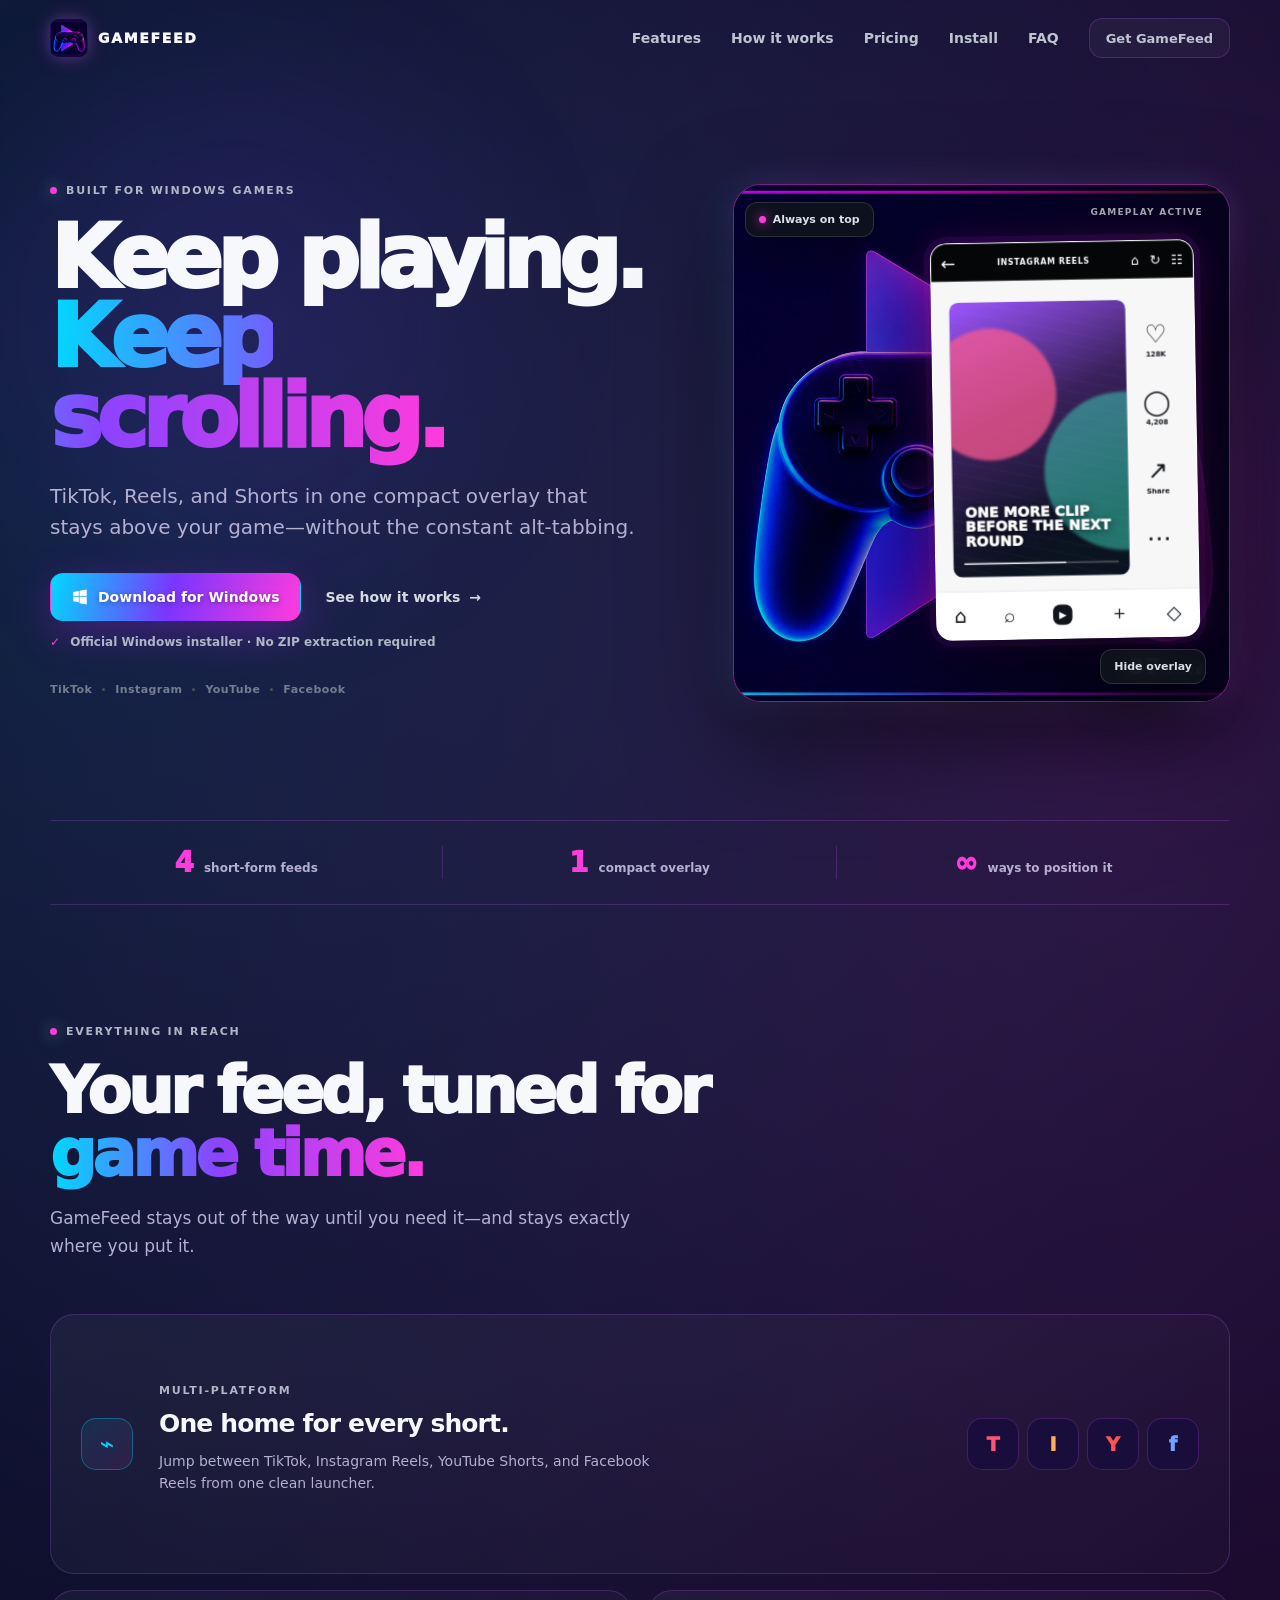
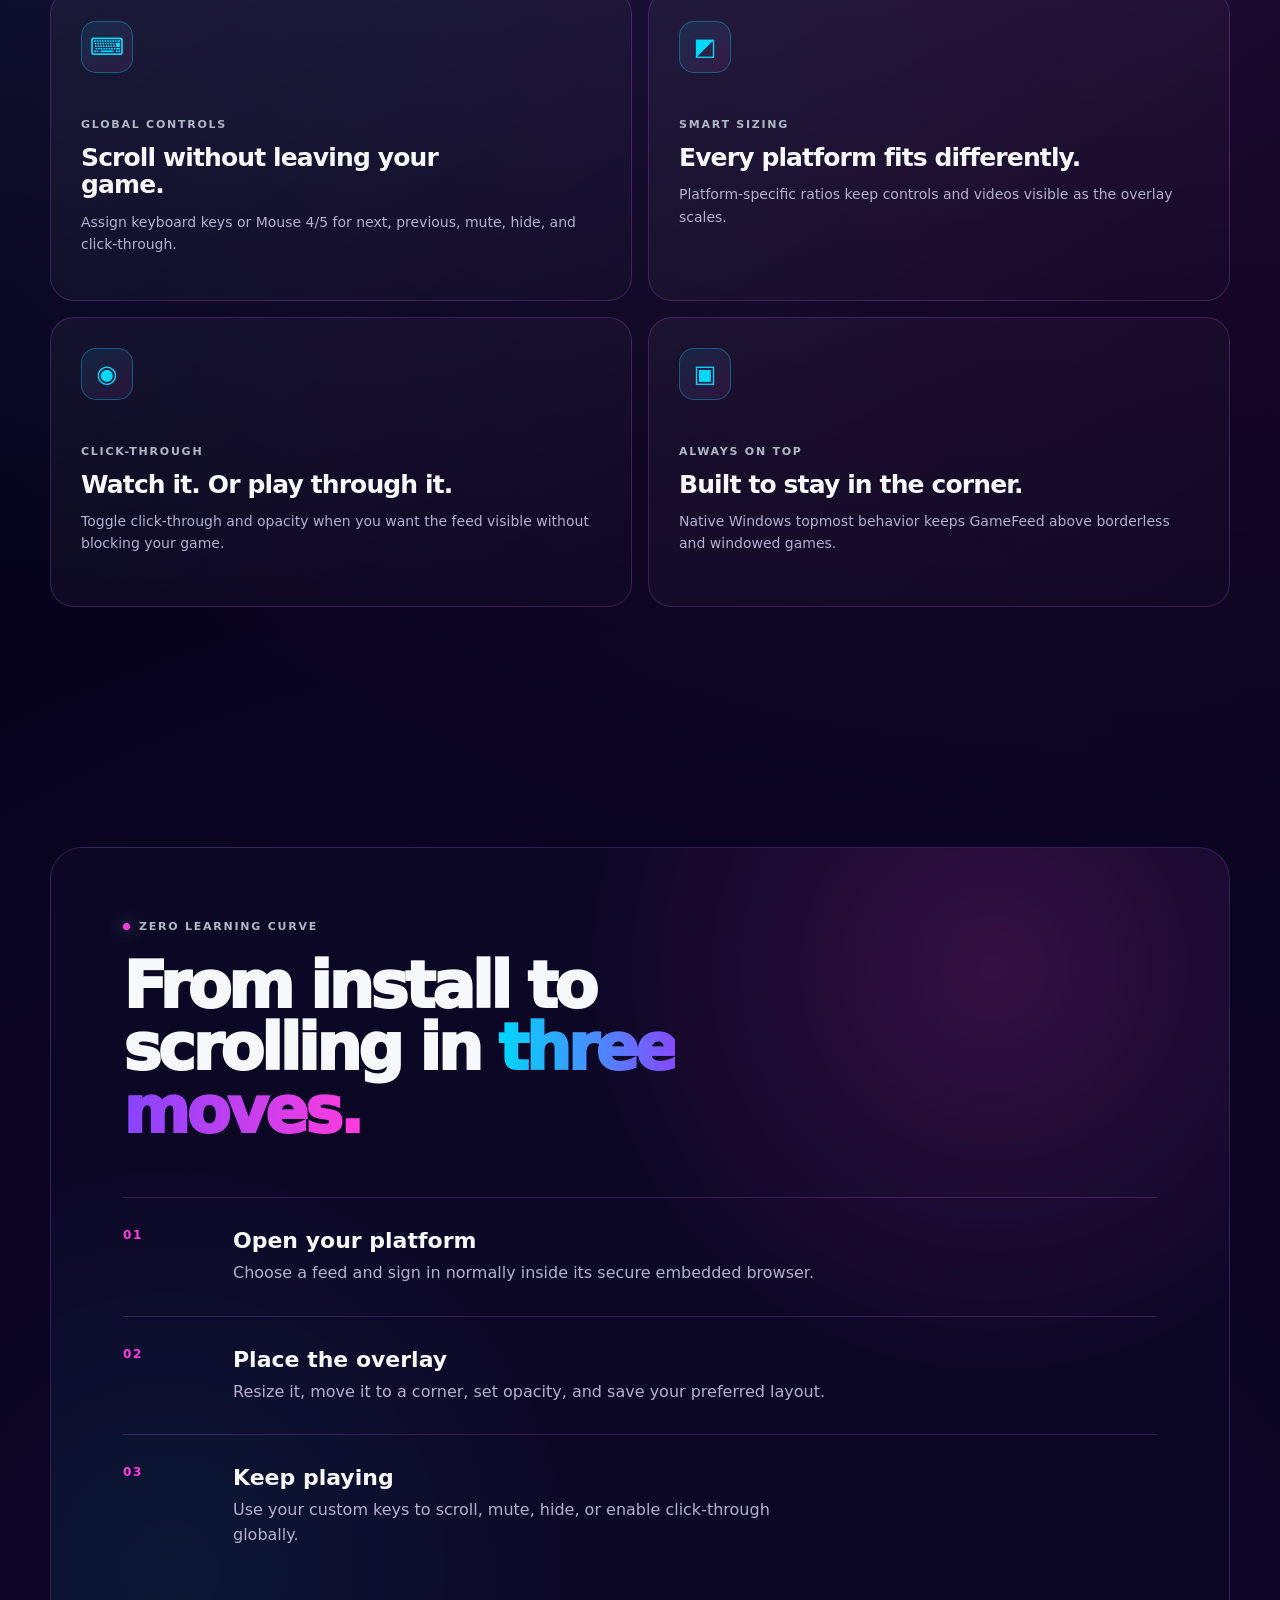
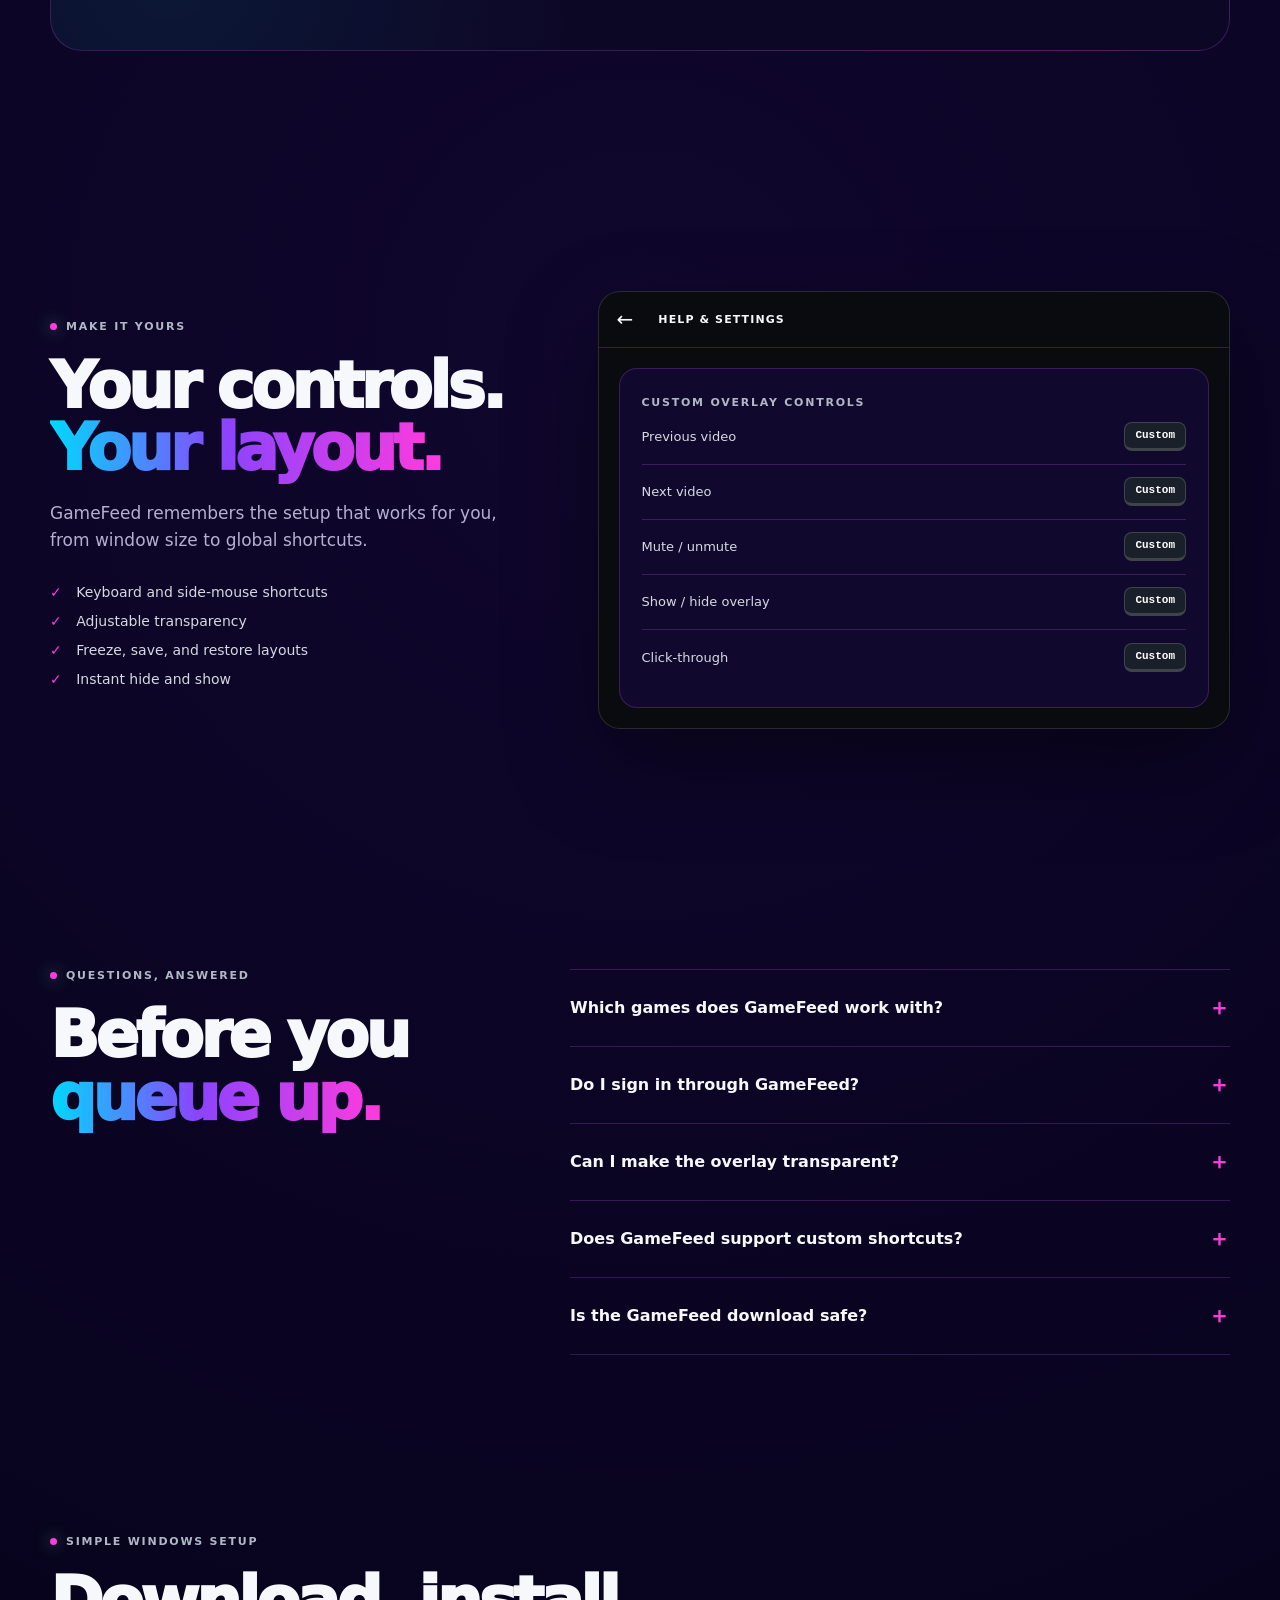
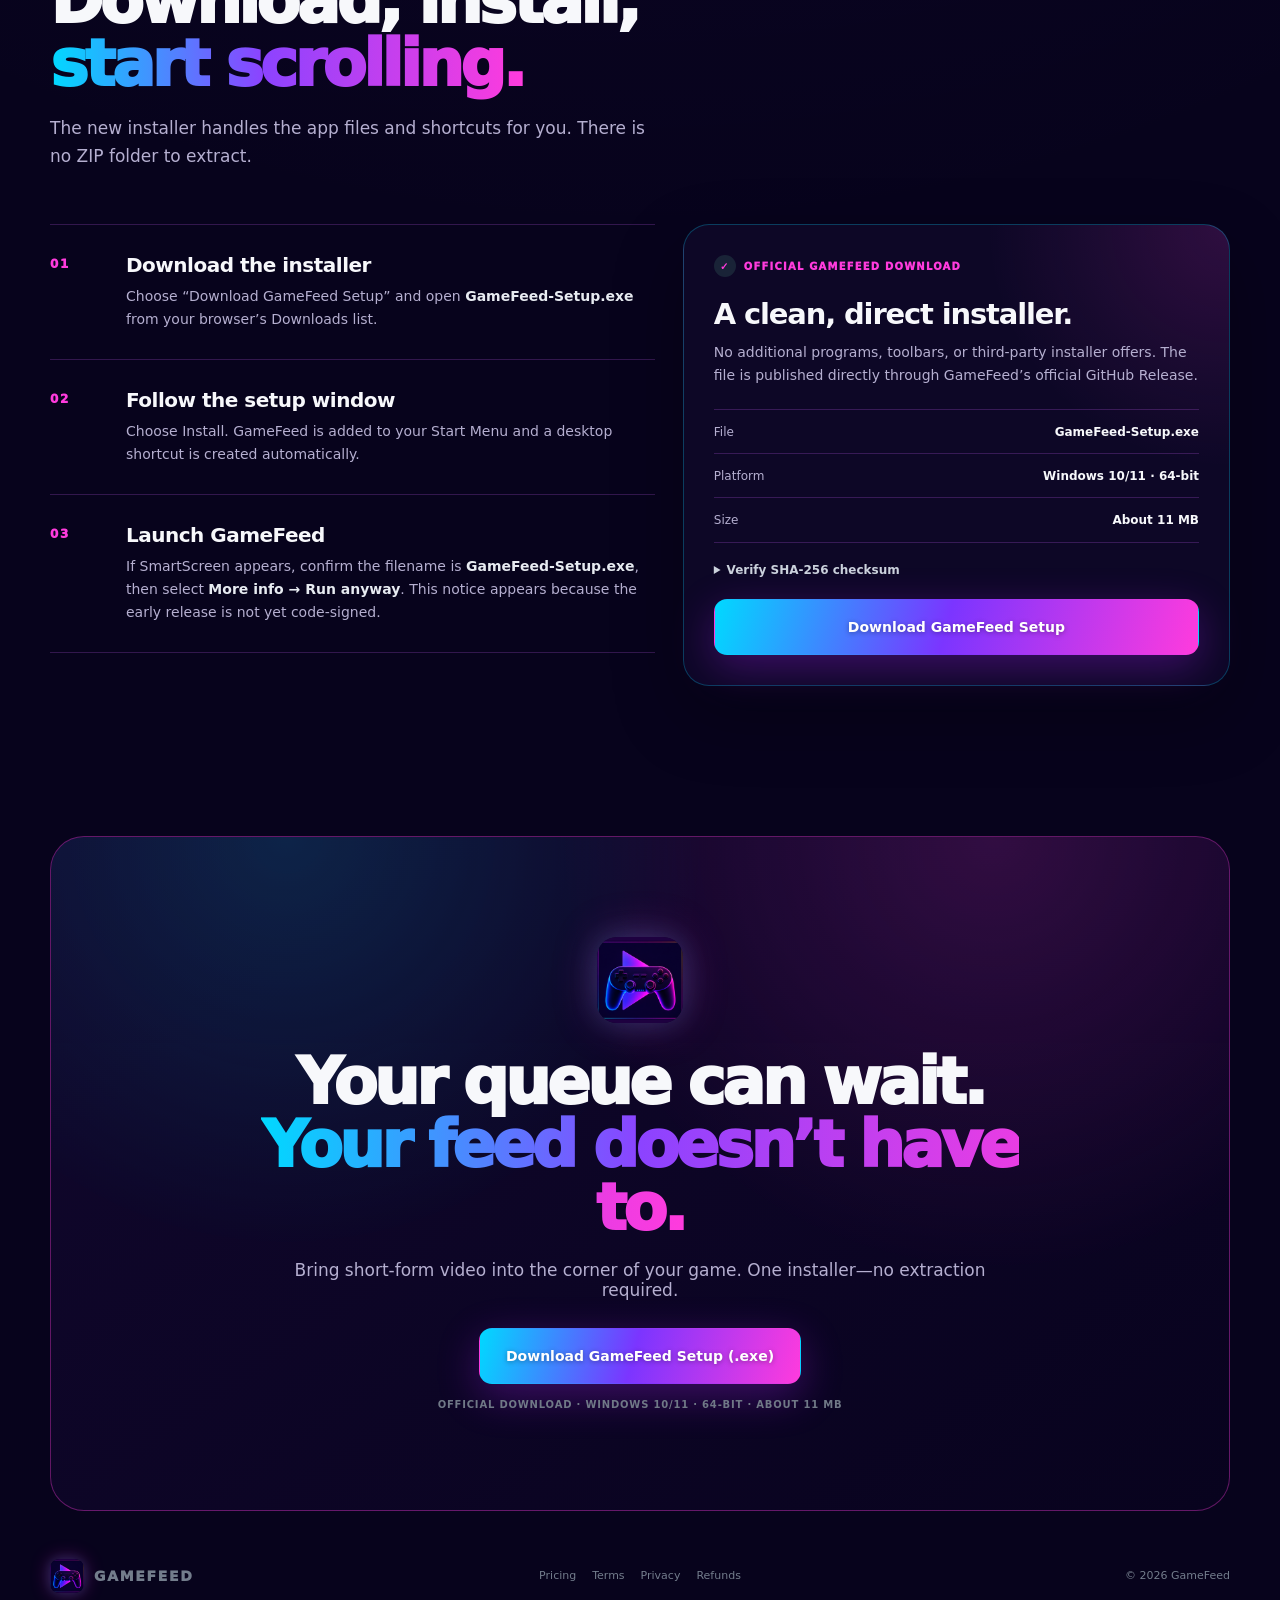
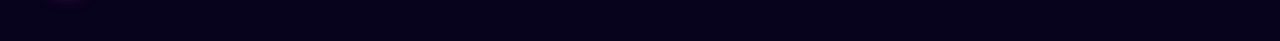
==== commit 04a4b3d7: "update installer checksum for 1.0.2" ====
--- a/index.html
+++ b/index.html
@@ -295,7 +295,7 @@
             </ul>
             <details class="checksum">
               <summary>Verify SHA-256 checksum</summary>
-              <code>d56ed6e79483e298b9bd41e7c18539949e3f44919a434b3156062f3682f3bd7f</code>
+              <code>2851d48f9459454334a7409d42b529fdc7529e38da04403f92d4d0da7cb68969</code>
             </details>
             <button class="button button-primary button-large" type="button" data-download>Download GameFeed Setup</button>
           </aside>
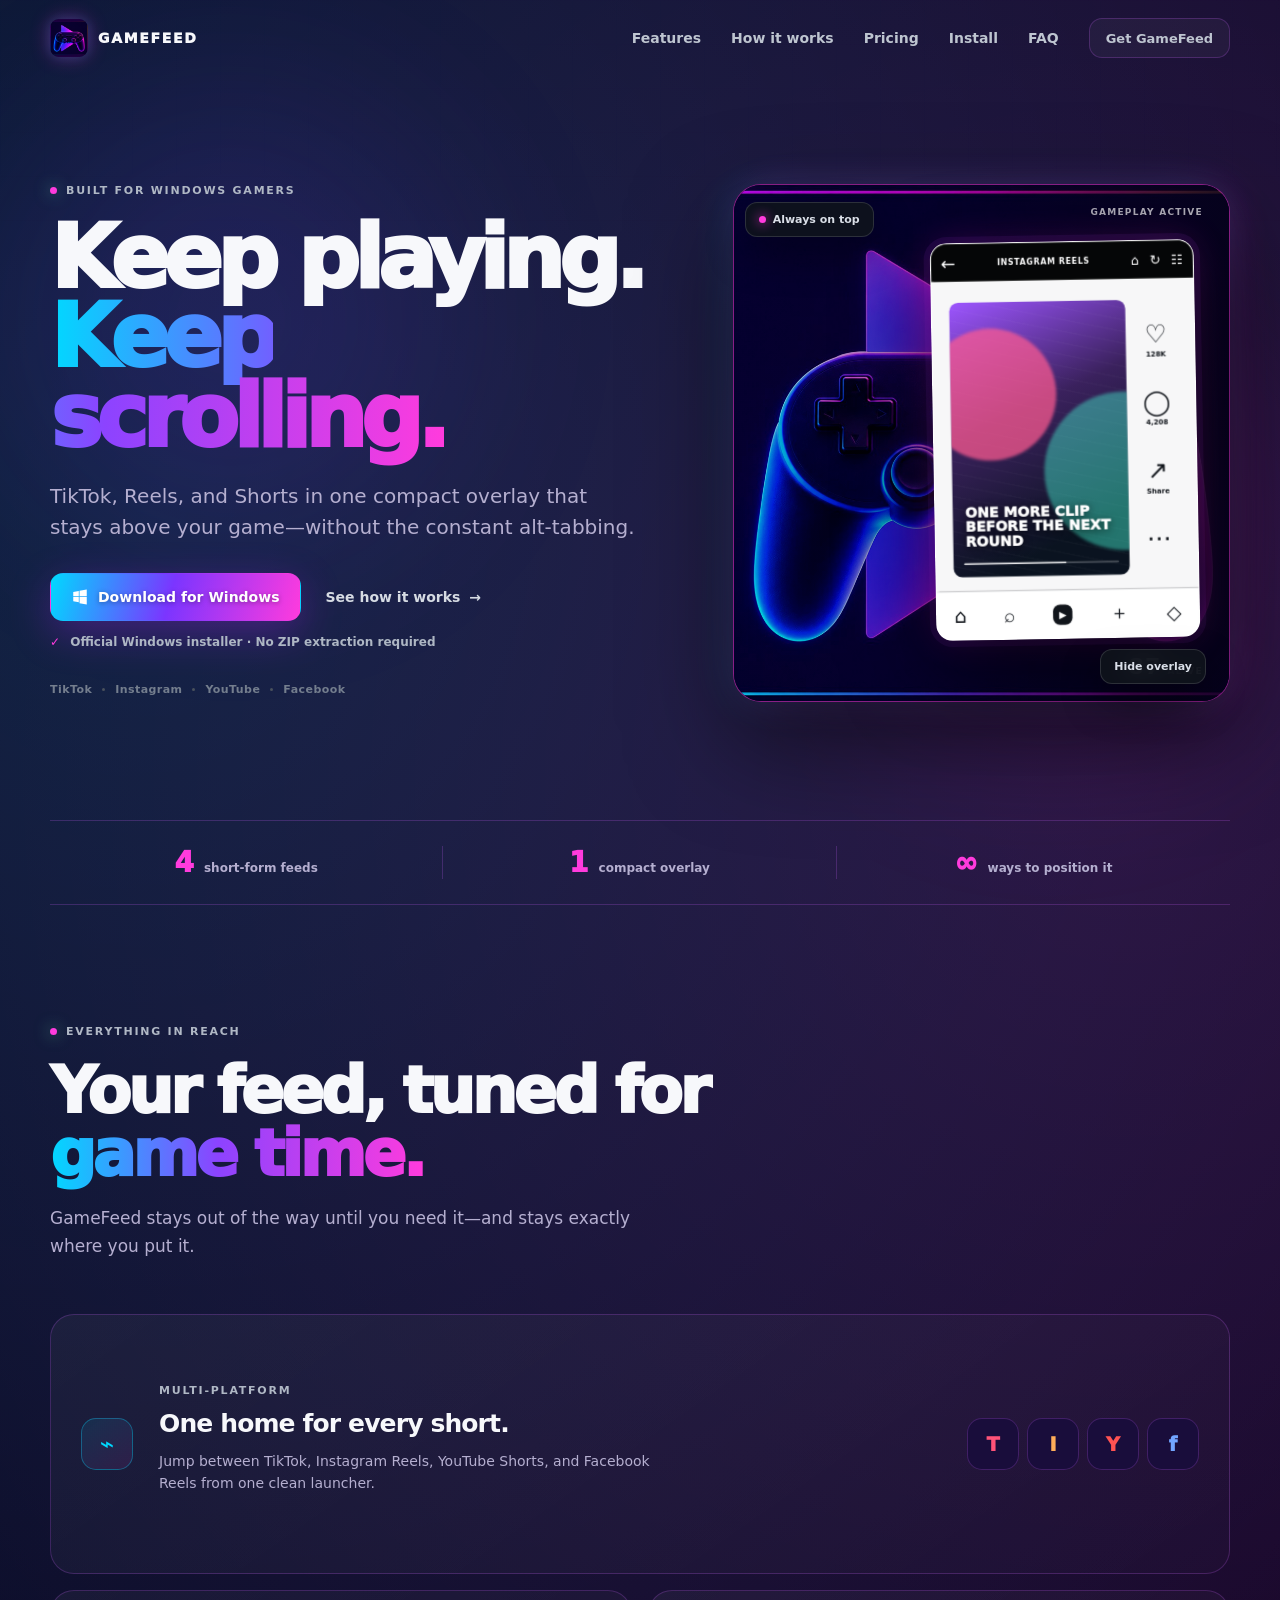
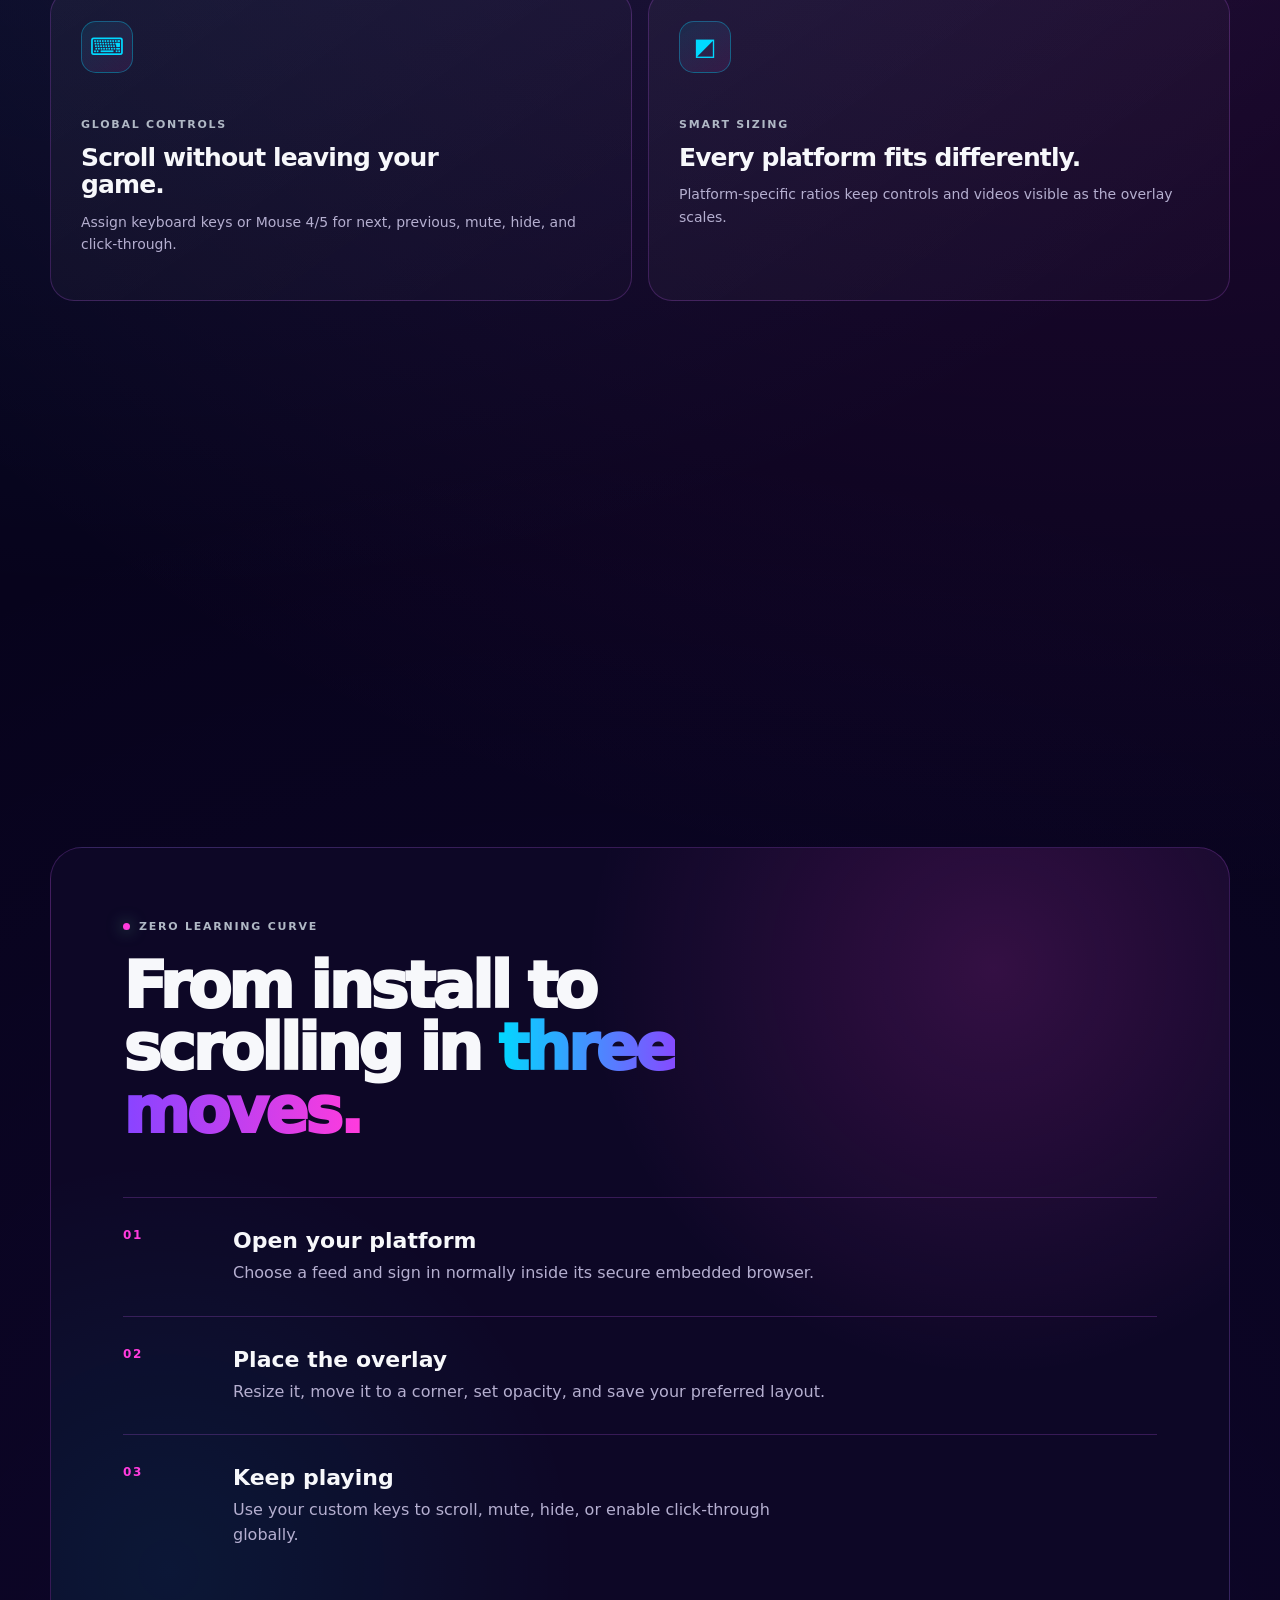
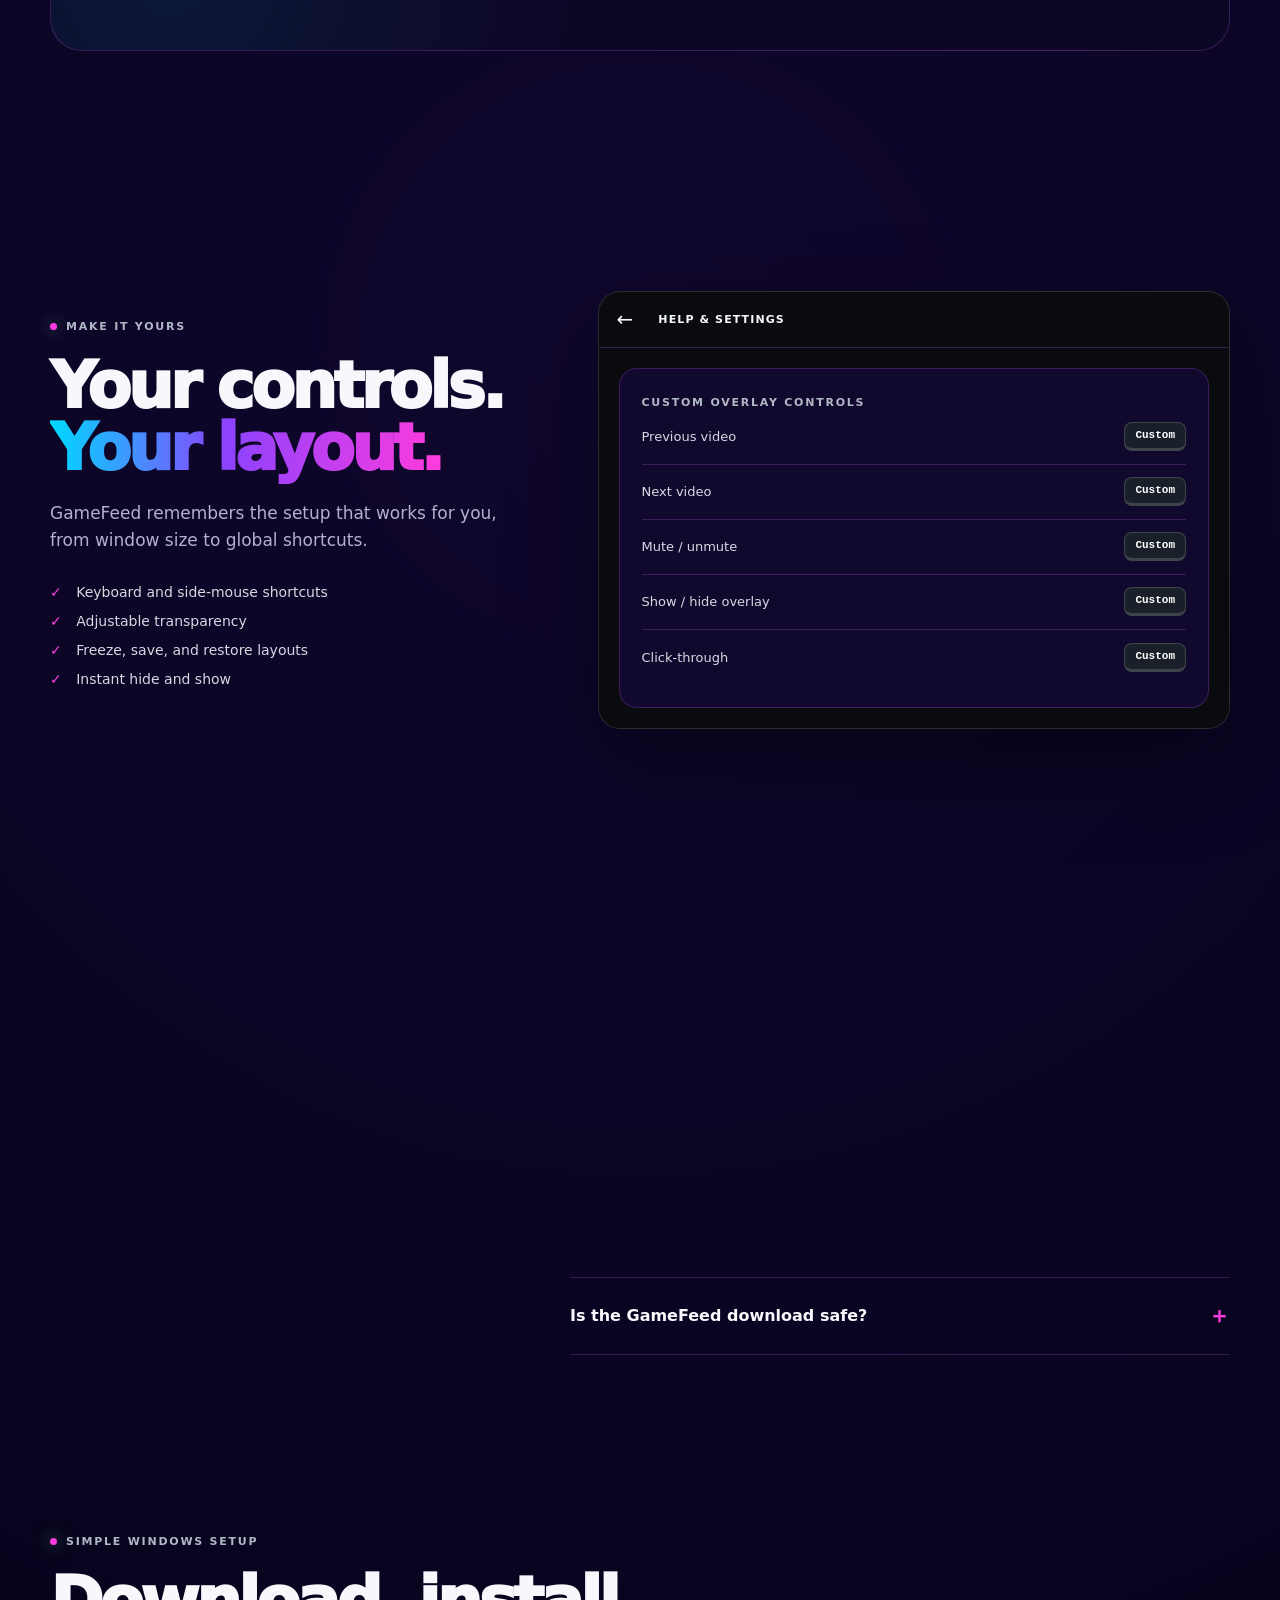
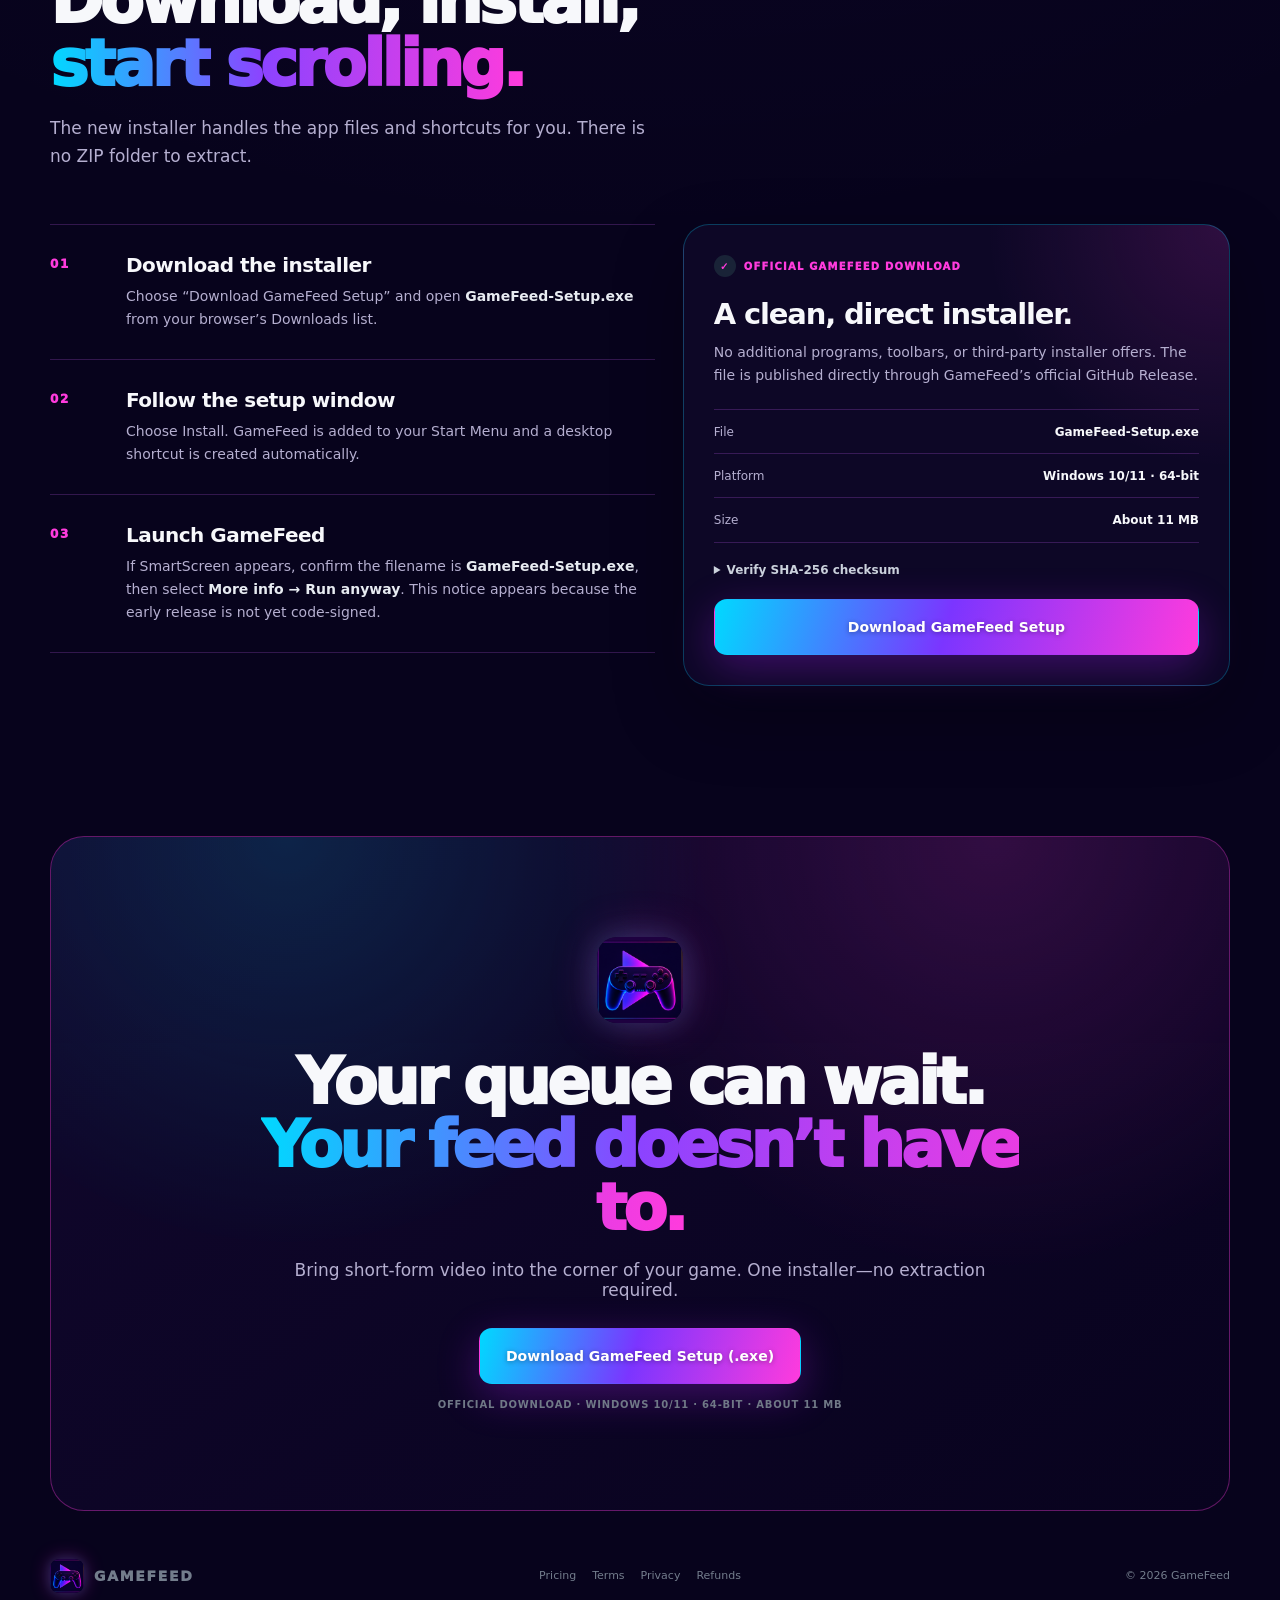
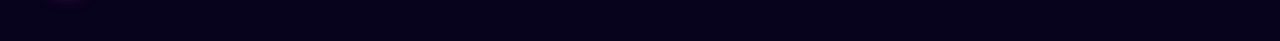
==== commit bc03a88f: "publish Social Bar and GameFeed 1.0.4" ====
--- a/index.html
+++ b/index.html
@@ -295,7 +295,7 @@
             </ul>
             <details class="checksum">
               <summary>Verify SHA-256 checksum</summary>
-              <code>2851d48f9459454334a7409d42b529fdc7529e38da04403f92d4d0da7cb68969</code>
+              <code>c89673f88e709ce12f3b805845aba5a777411a6cf690dd3bc963ad39eb34b21e</code>
             </details>
             <button class="button button-primary button-large" type="button" data-download>Download GameFeed Setup</button>
           </aside>
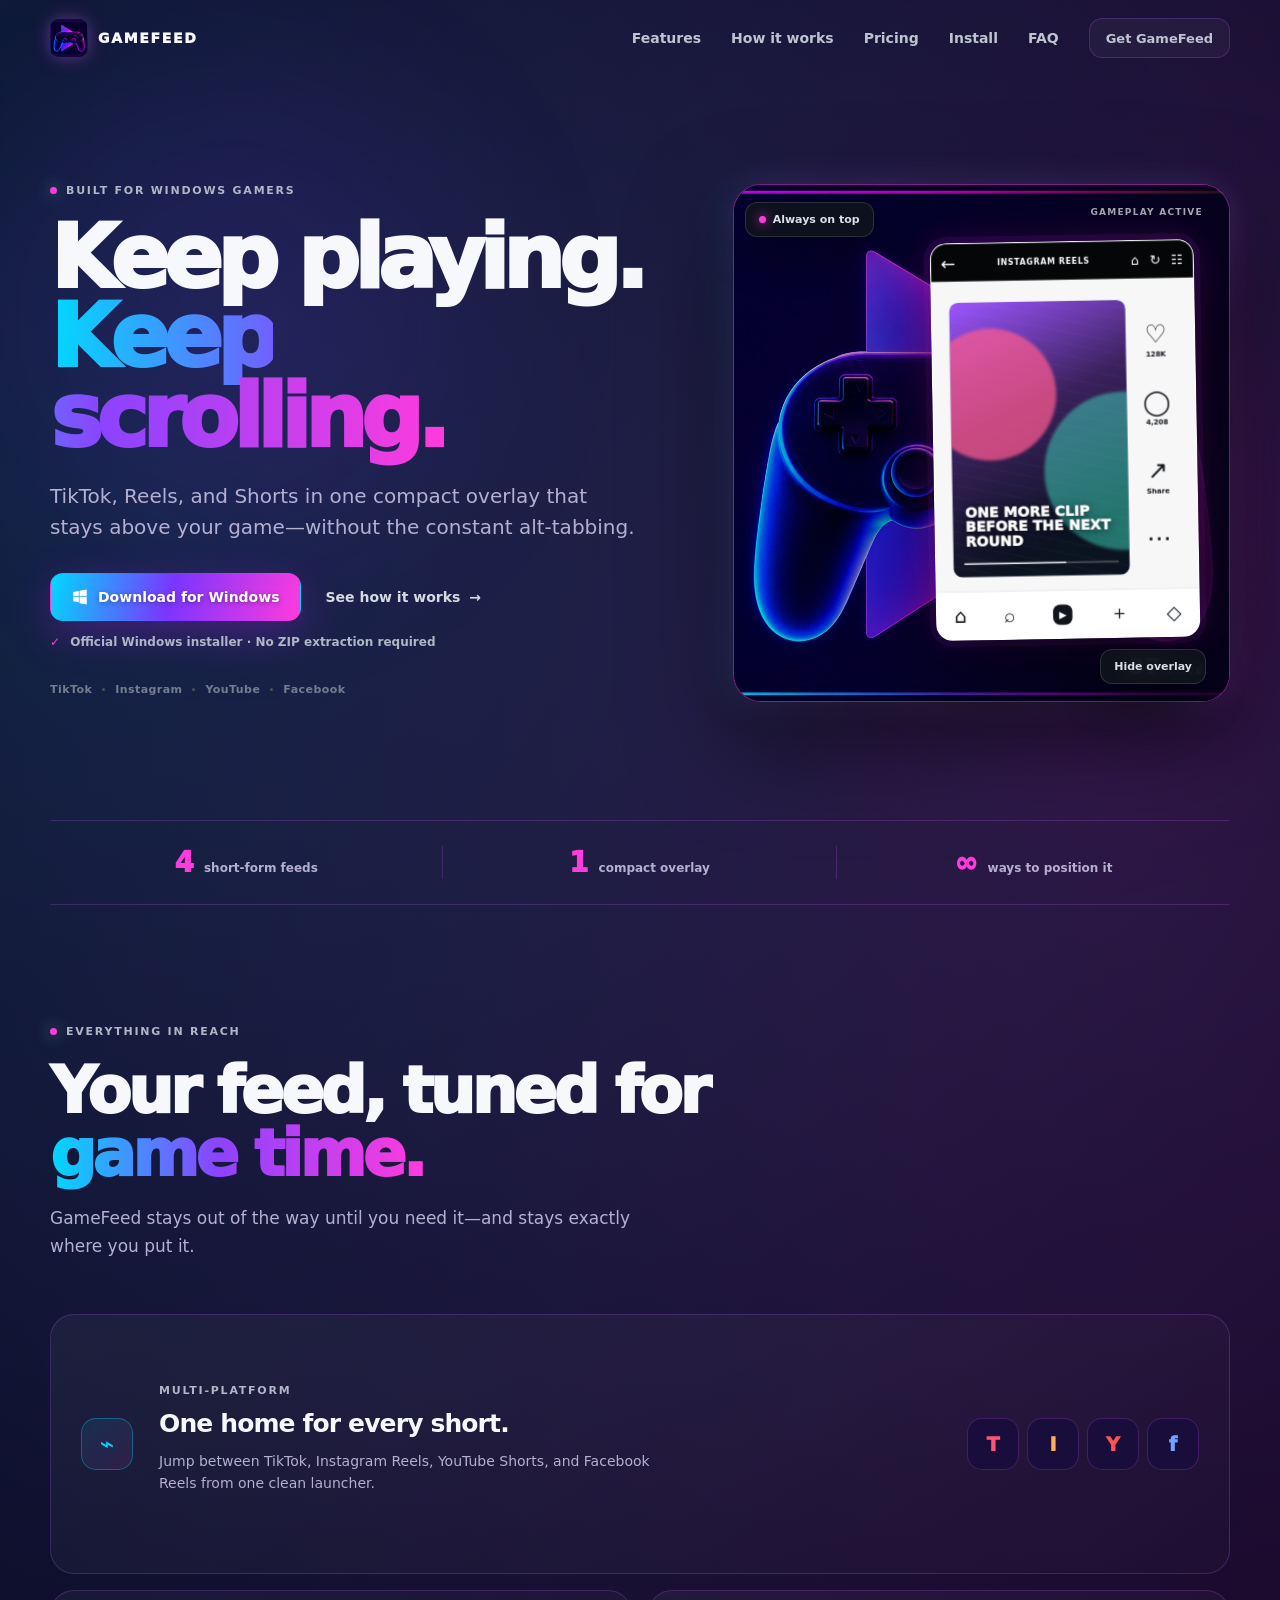
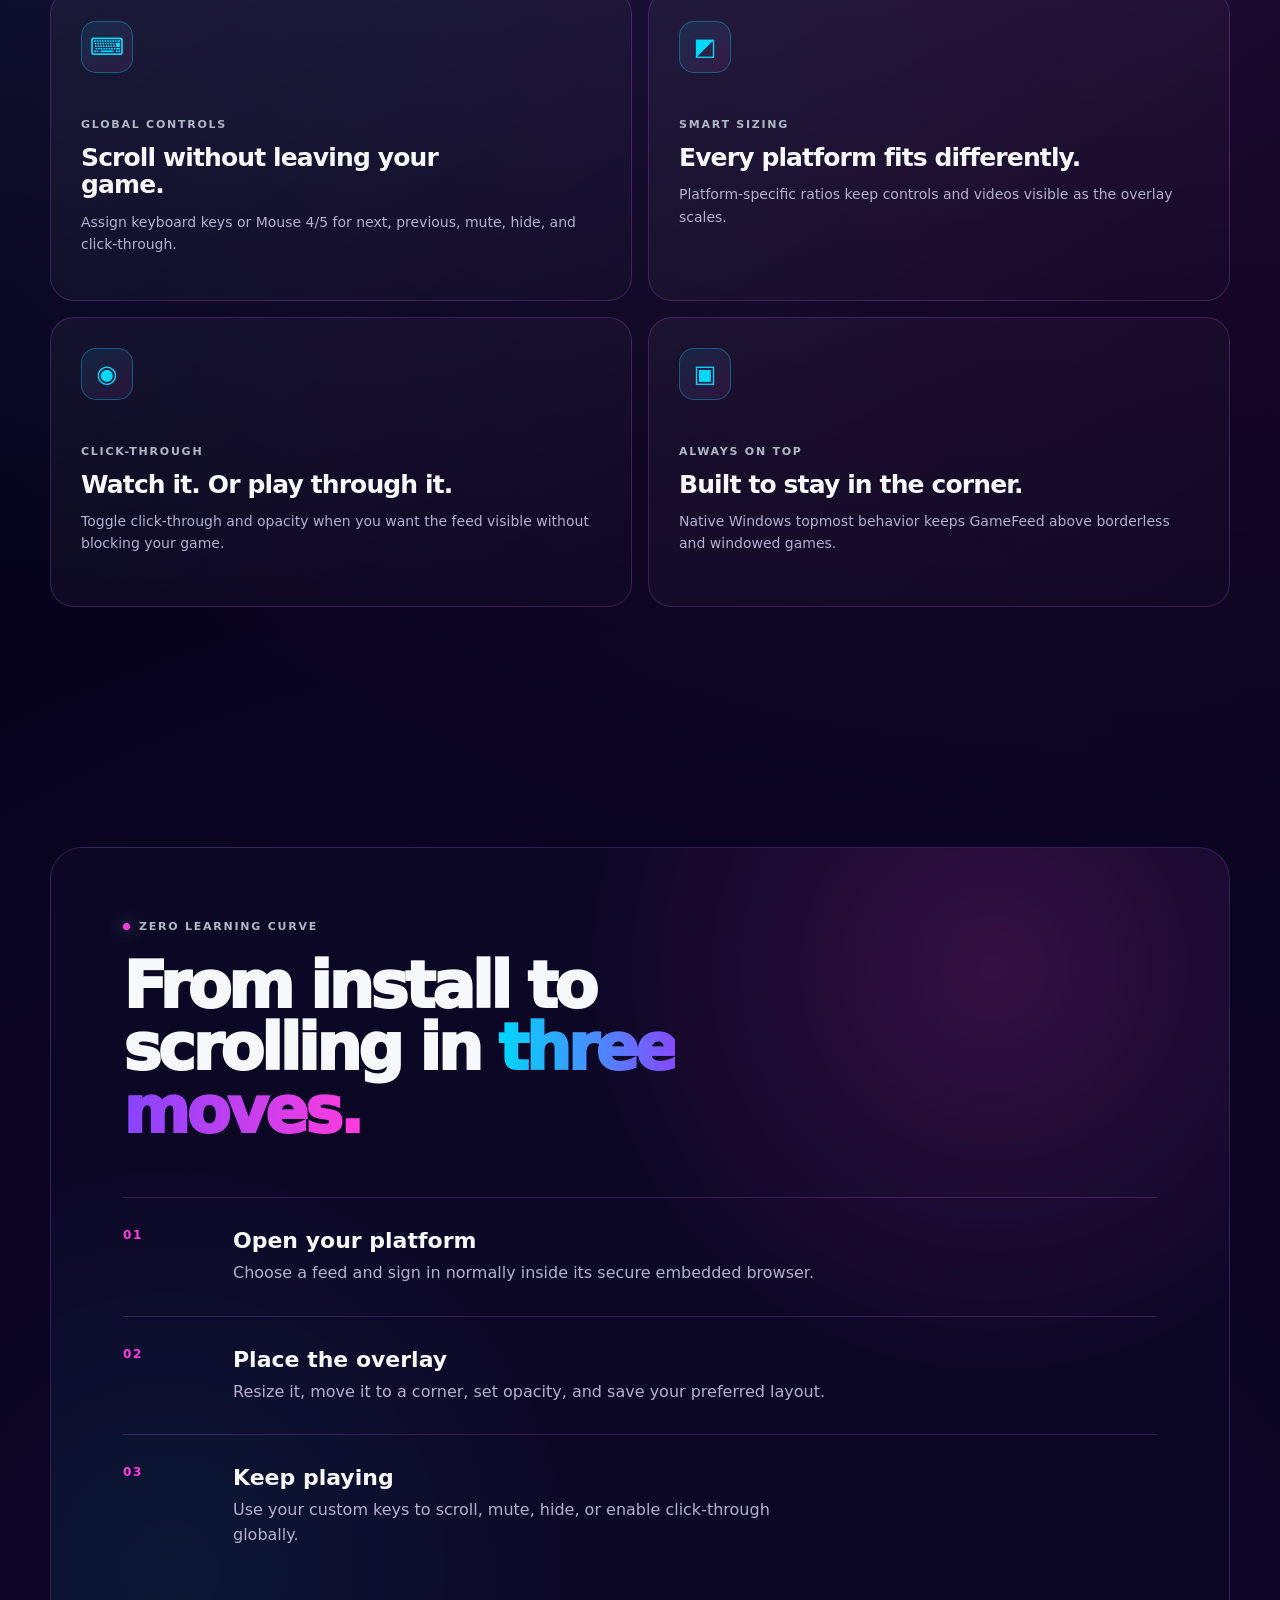
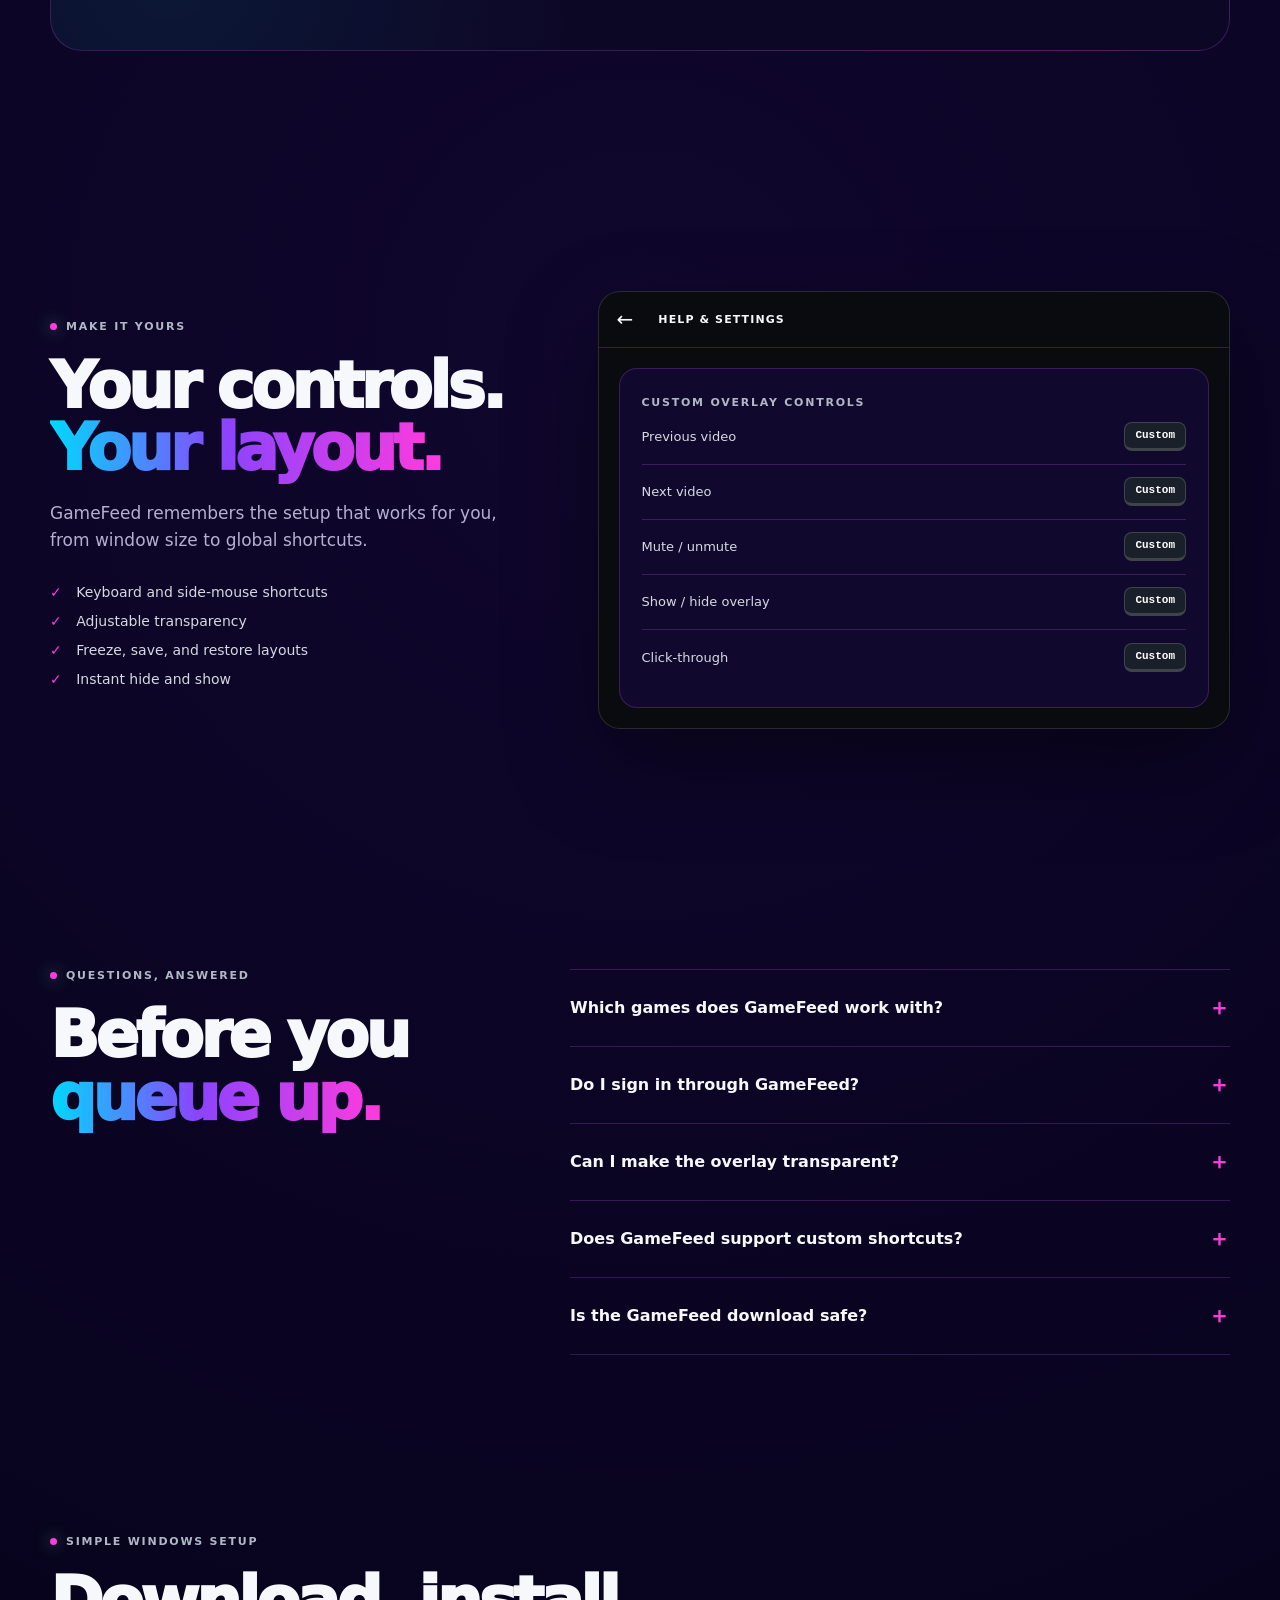
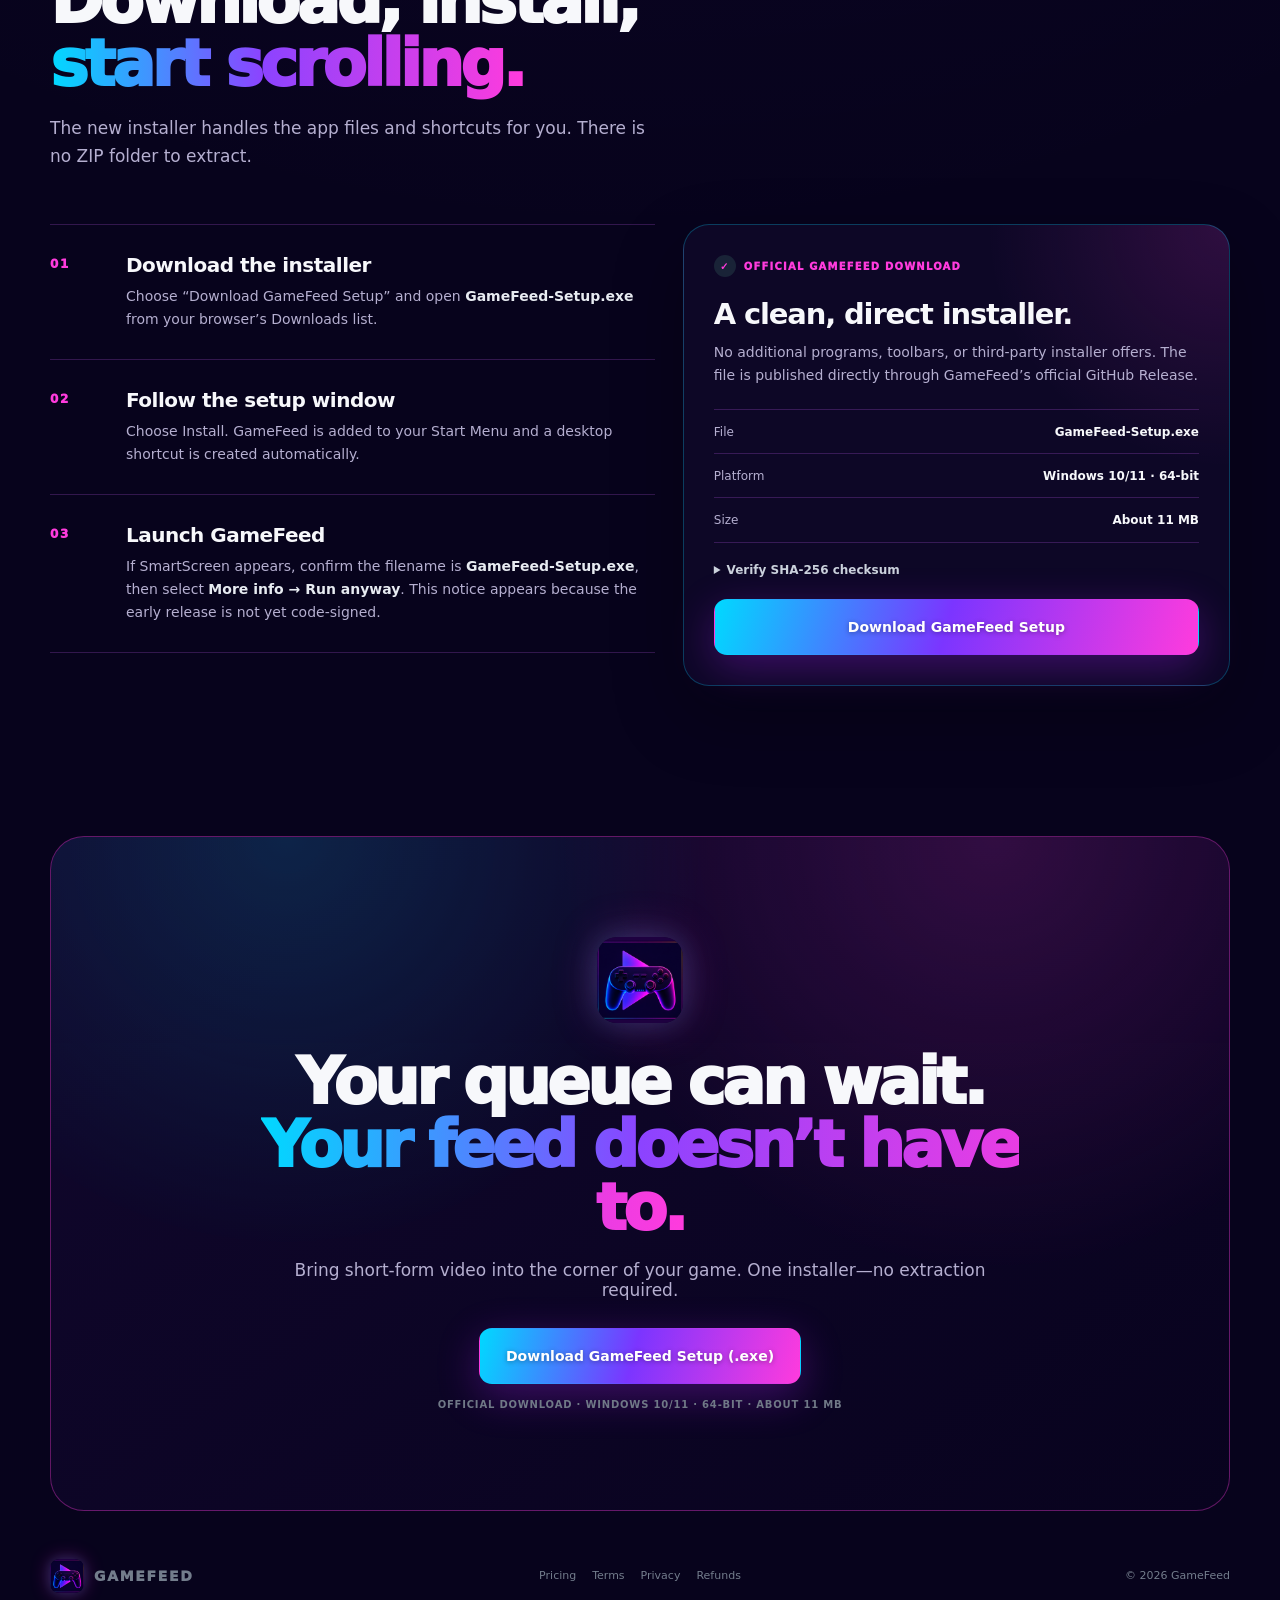
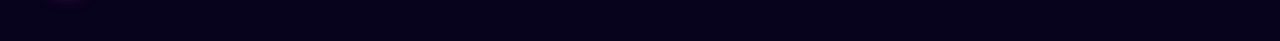
==== commit 92f1fafa: "publish GameFeed 1.0.5 countdown" ====
--- a/index.html
+++ b/index.html
@@ -295,7 +295,7 @@
             </ul>
             <details class="checksum">
               <summary>Verify SHA-256 checksum</summary>
-              <code>c89673f88e709ce12f3b805845aba5a777411a6cf690dd3bc963ad39eb34b21e</code>
+              <code>83ec2385d6fef95e1aec1692f8e2b6d64fe330684dd97cb3af88a62032c6bc16</code>
             </details>
             <button class="button button-primary button-large" type="button" data-download>Download GameFeed Setup</button>
           </aside>
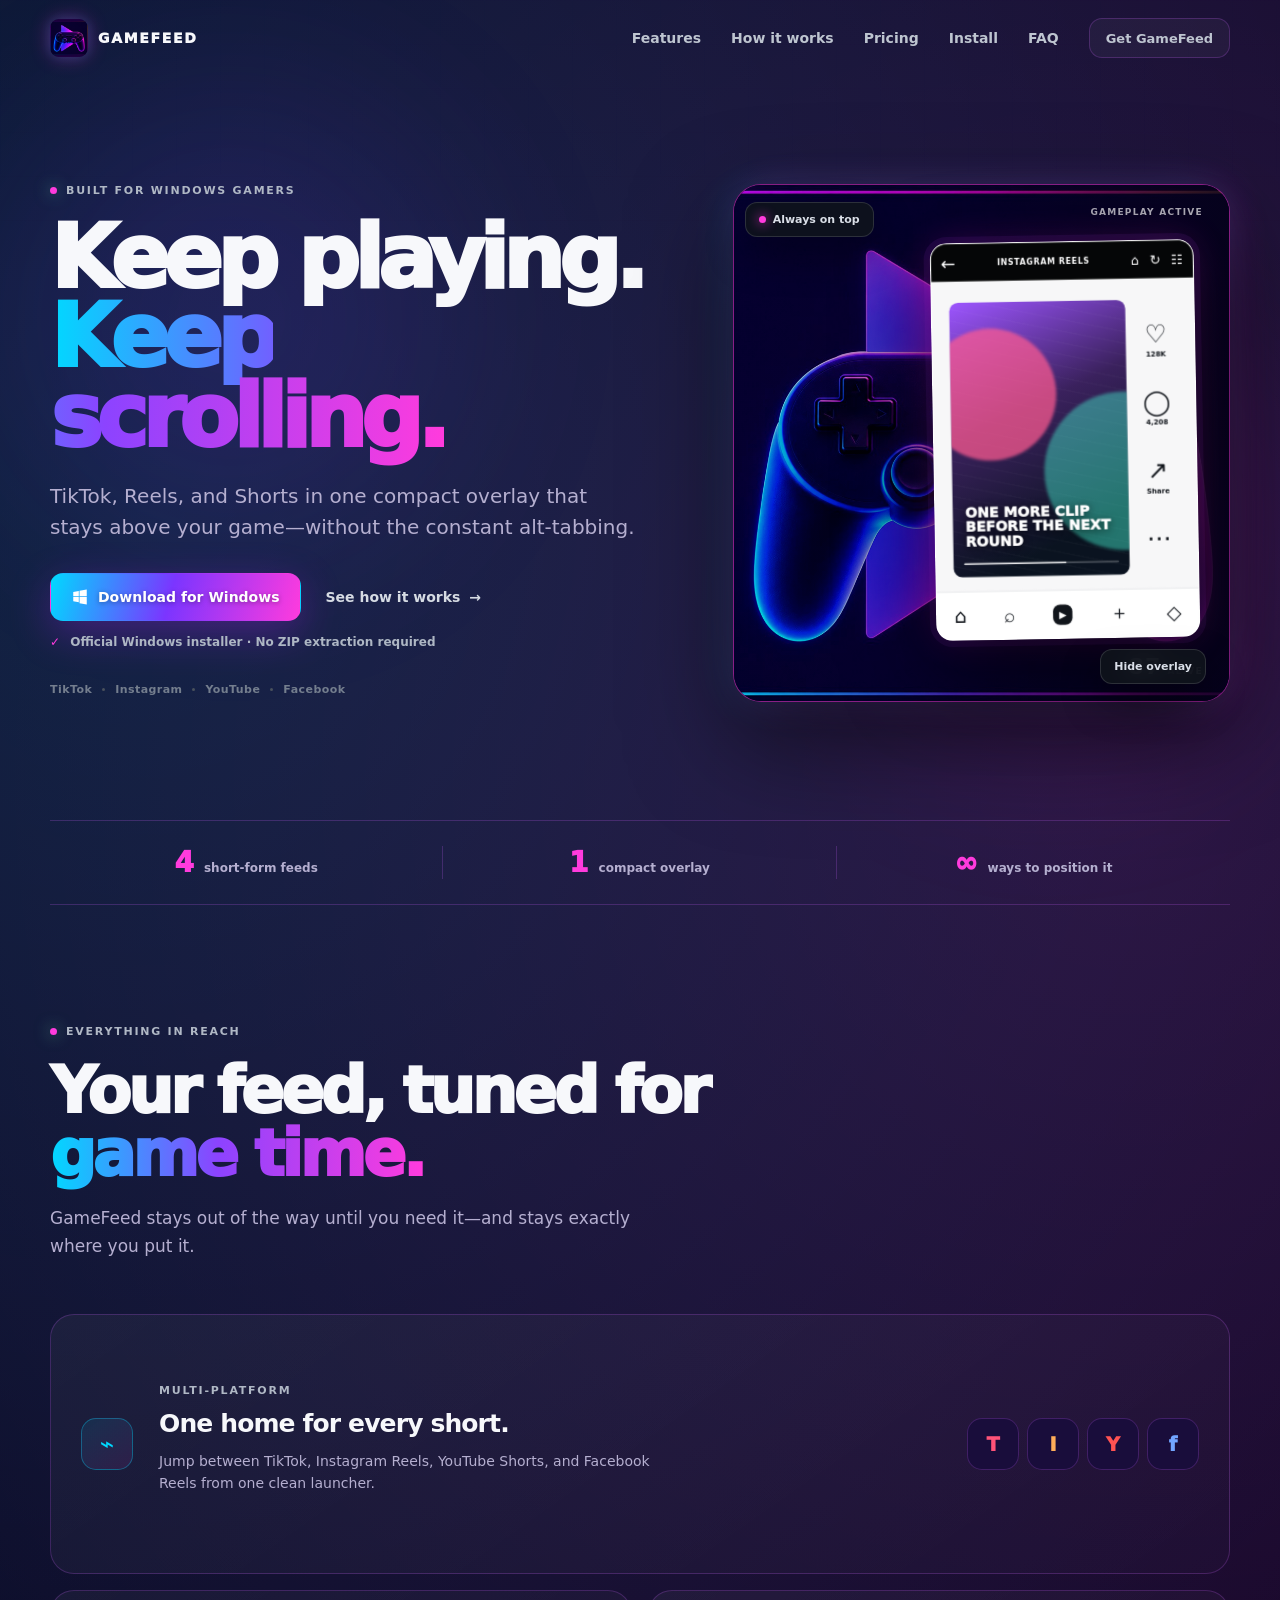
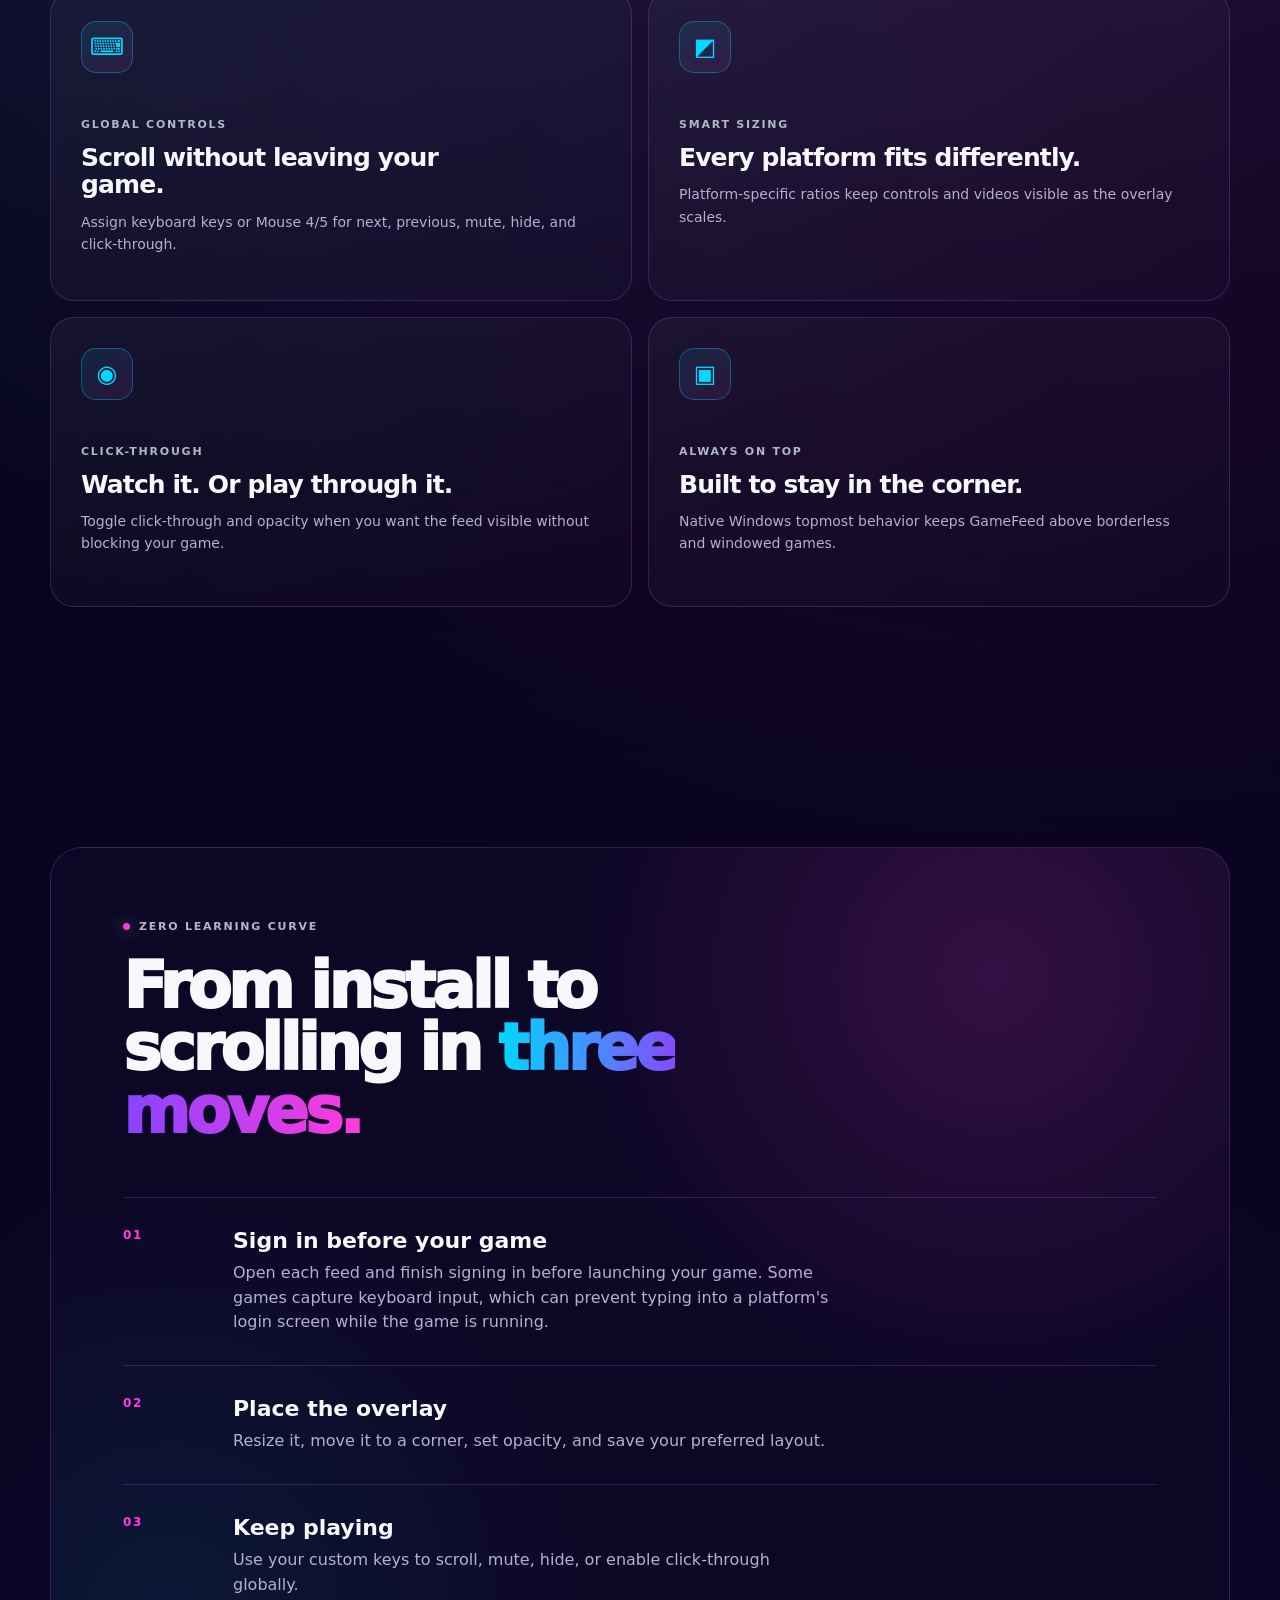
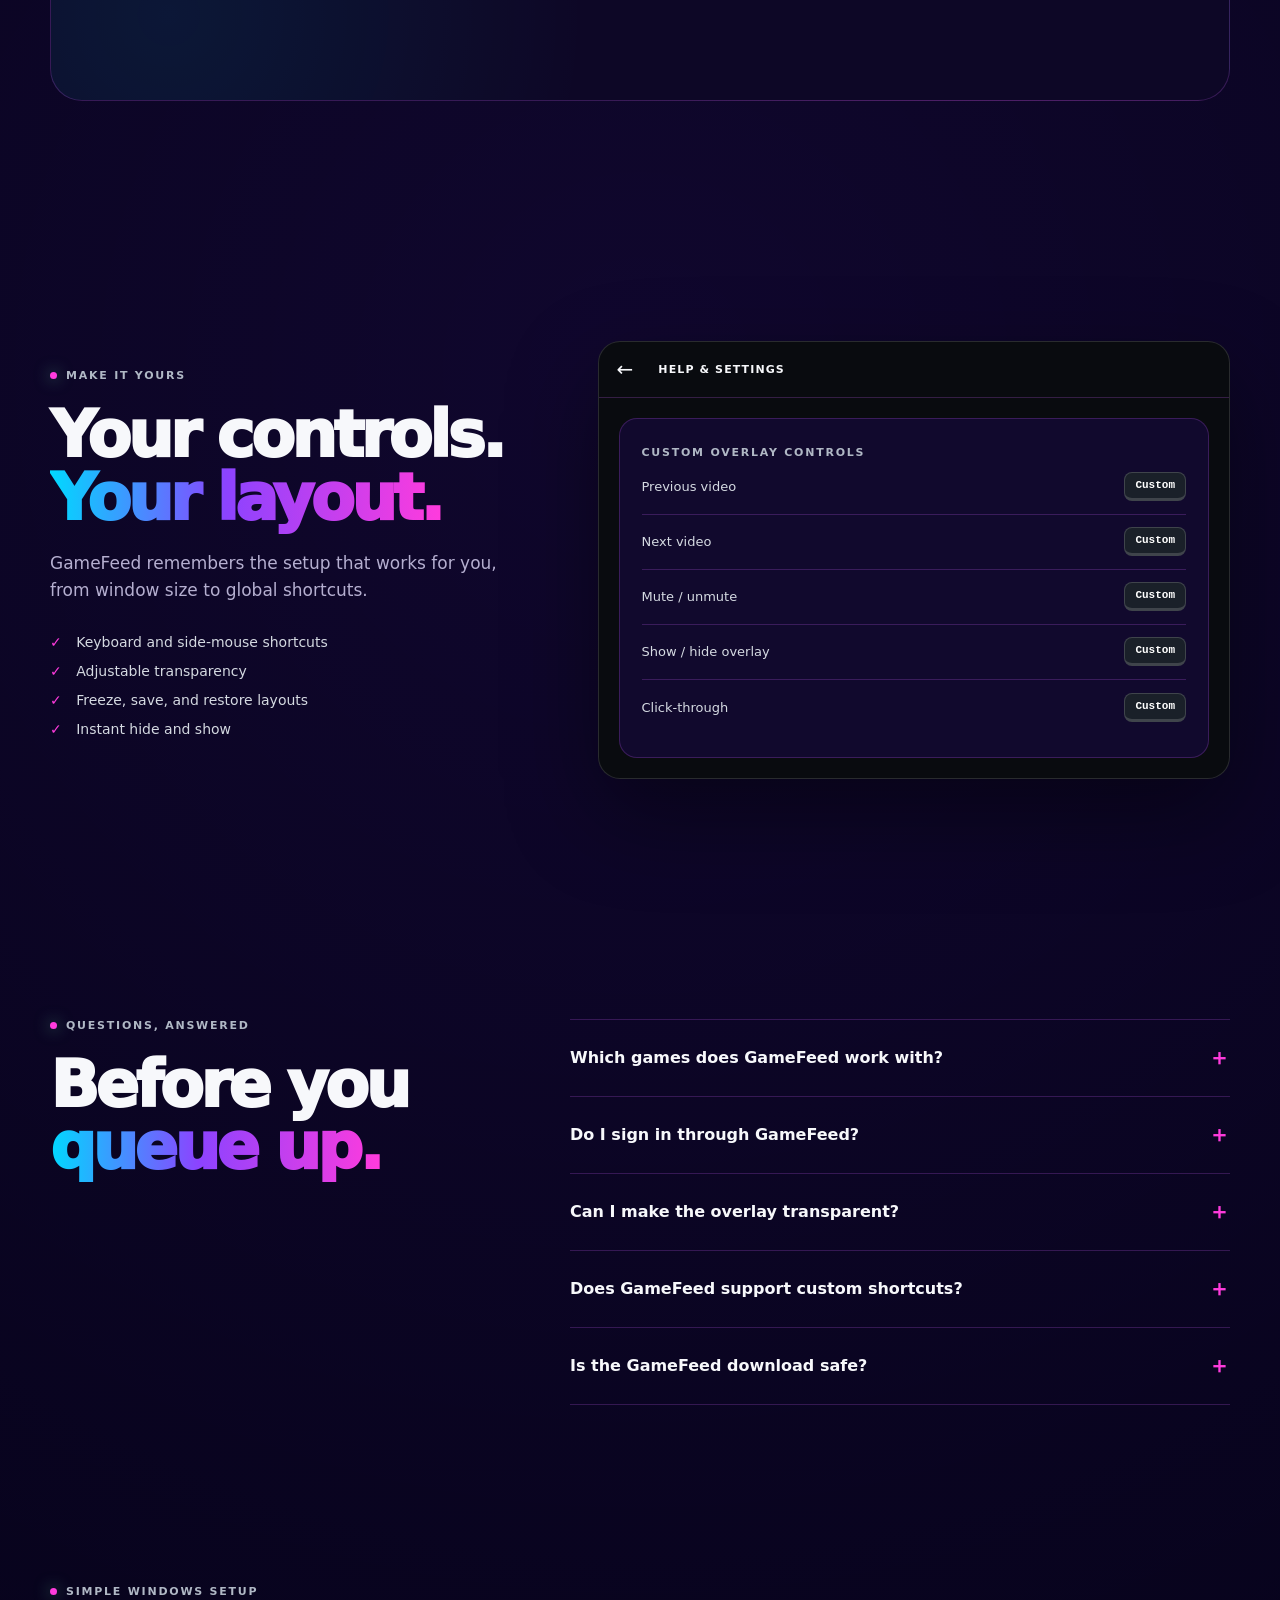
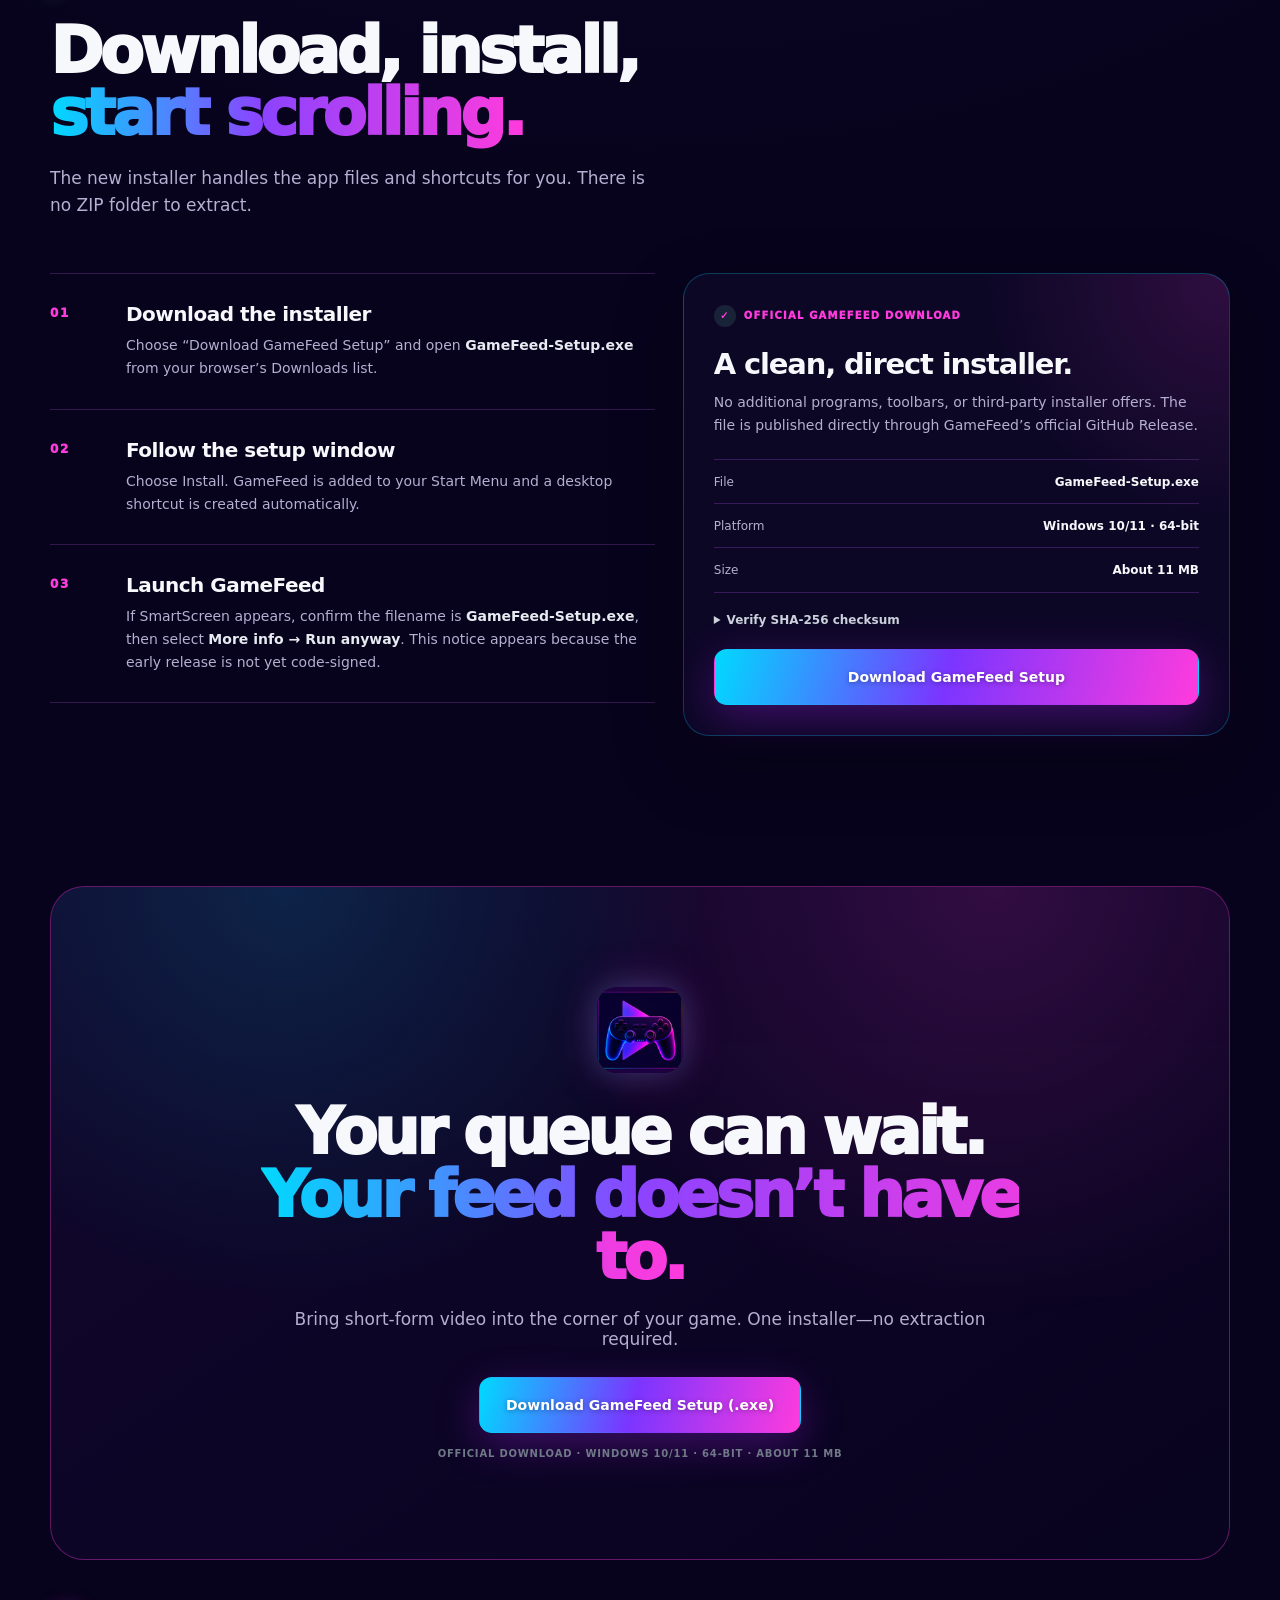
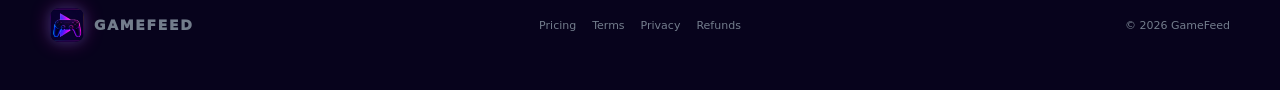
==== commit b81bbdbc: "add sign-in-before-game guidance" ====
--- a/index.html
+++ b/index.html
@@ -192,7 +192,7 @@
           <ol class="step-list">
             <li class="reveal">
               <span class="step-number">01</span>
-              <div><h3>Open your platform</h3><p>Choose a feed and sign in normally inside its secure embedded browser.</p></div>
+              <div><h3>Sign in before your game</h3><p>Open each feed and finish signing in before launching your game. Some games capture keyboard input, which can prevent typing into a platform's login screen while the game is running.</p></div>
             </li>
             <li class="reveal">
               <span class="step-number">02</span>
@@ -244,7 +244,7 @@
           </details>
           <details class="reveal">
             <summary>Do I sign in through GameFeed?<span>＋</span></summary>
-            <p>Each platform opens in its own embedded browser view. You sign in on the platform’s website, and the local browser profile keeps that session available.</p>
+            <p>Yes. Each platform opens its own website inside GameFeed's embedded browser, and the local browser profile keeps your session available. Sign in before opening your game because some games capture keyboard input and can prevent typing into login screens while they are running.</p>
           </details>
           <details class="reveal">
             <summary>Can I make the overlay transparent?<span>＋</span></summary>
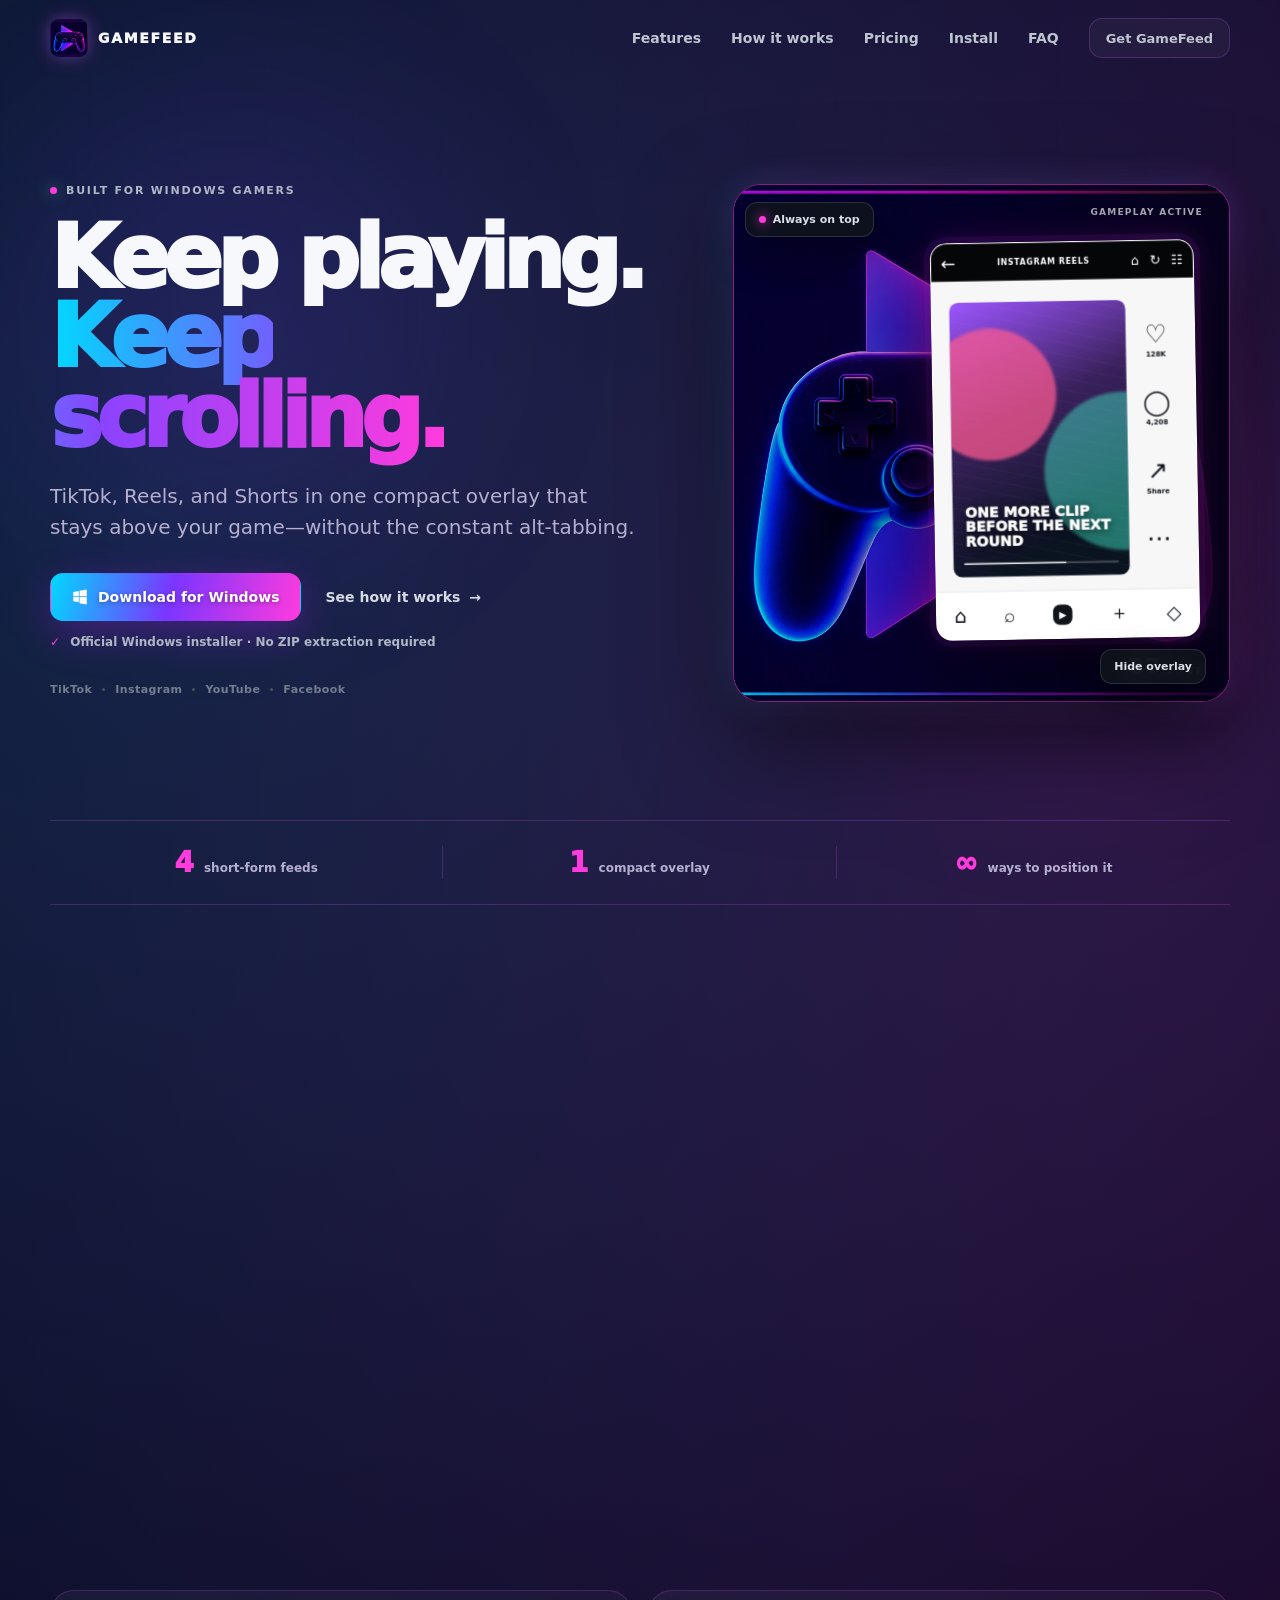
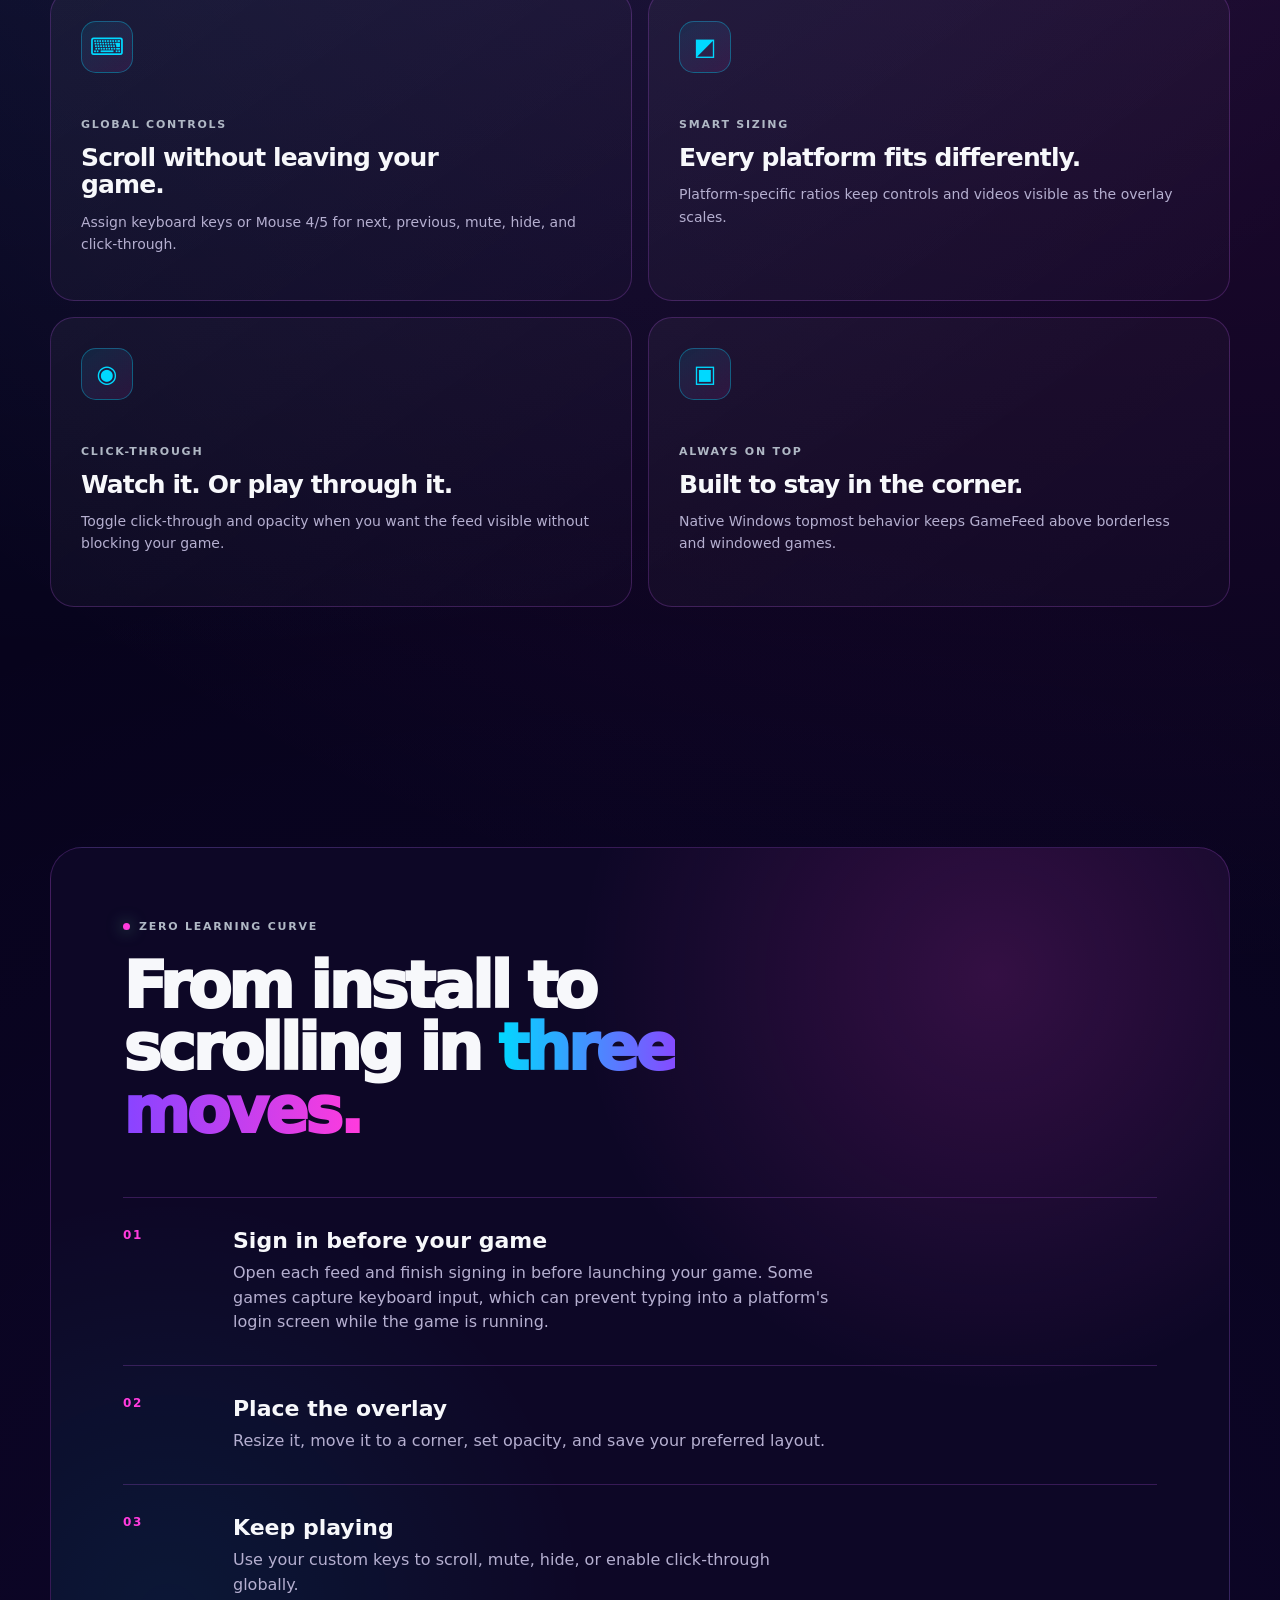
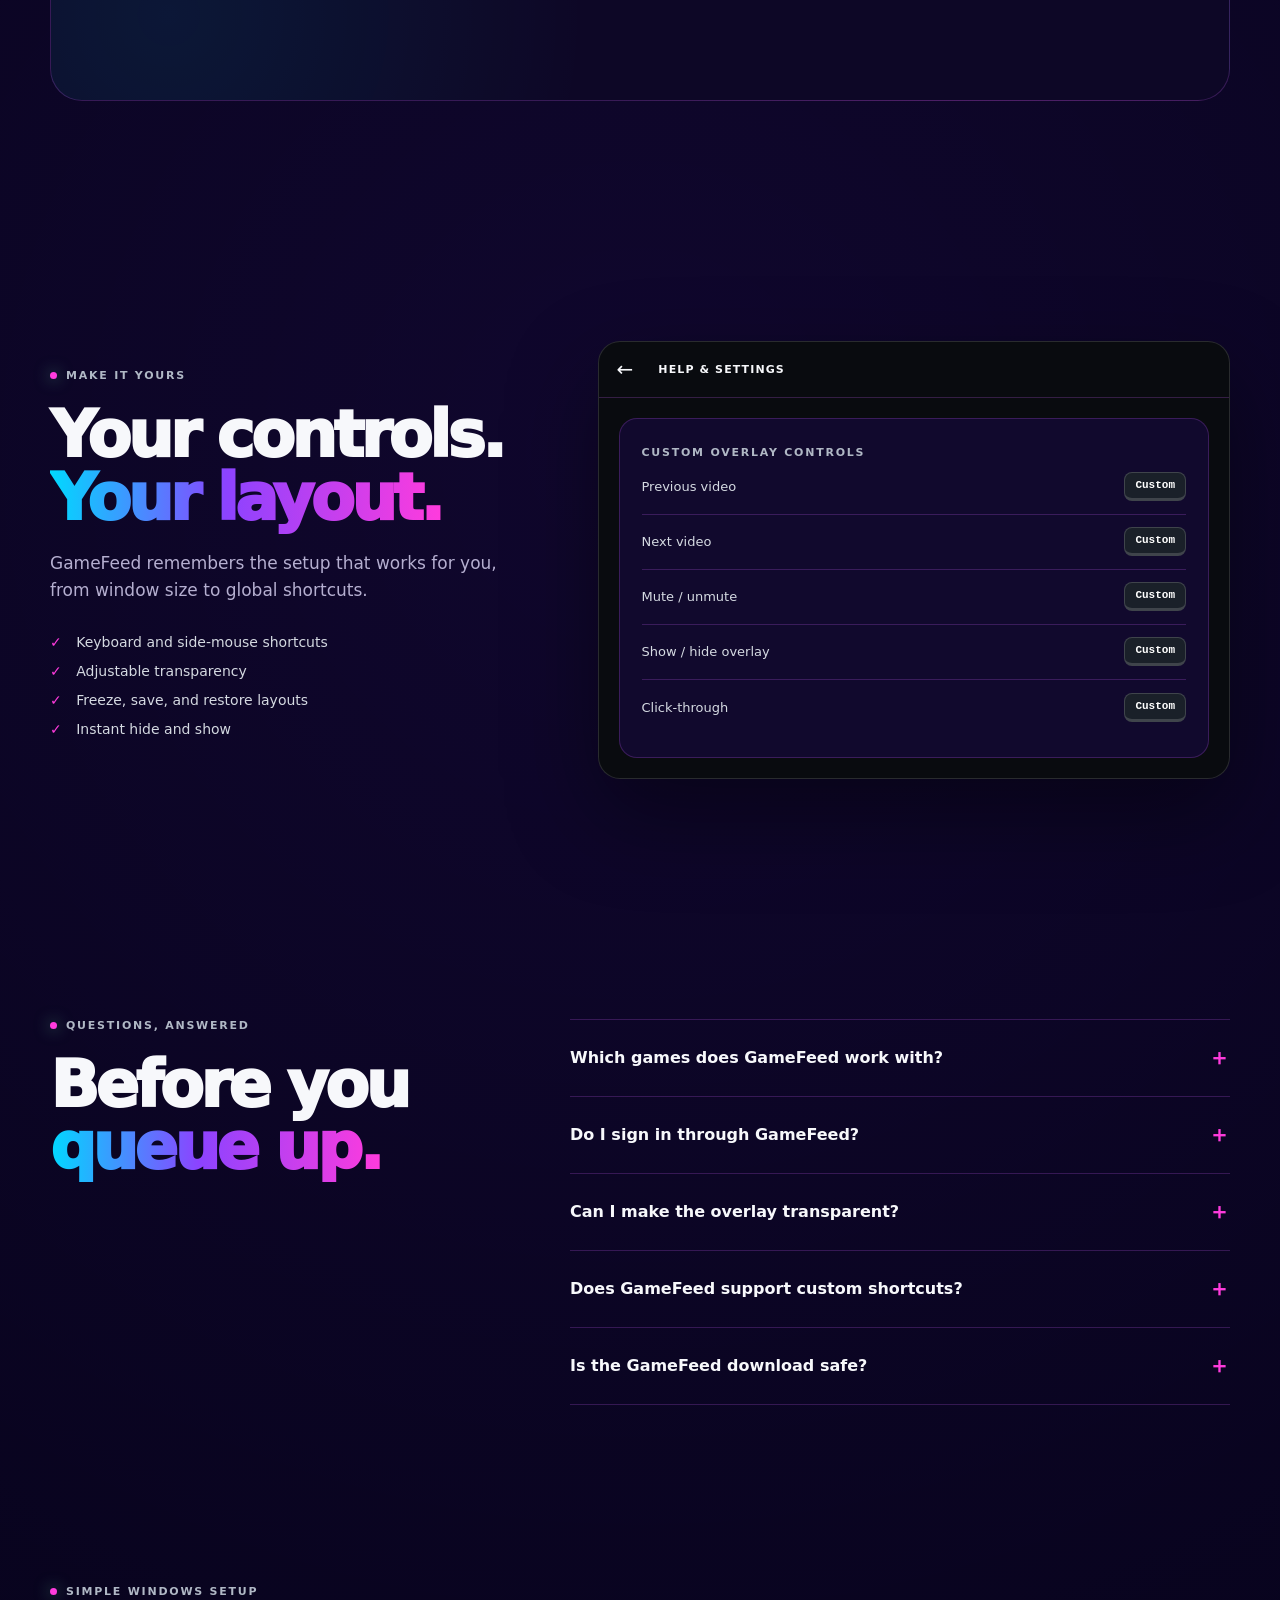
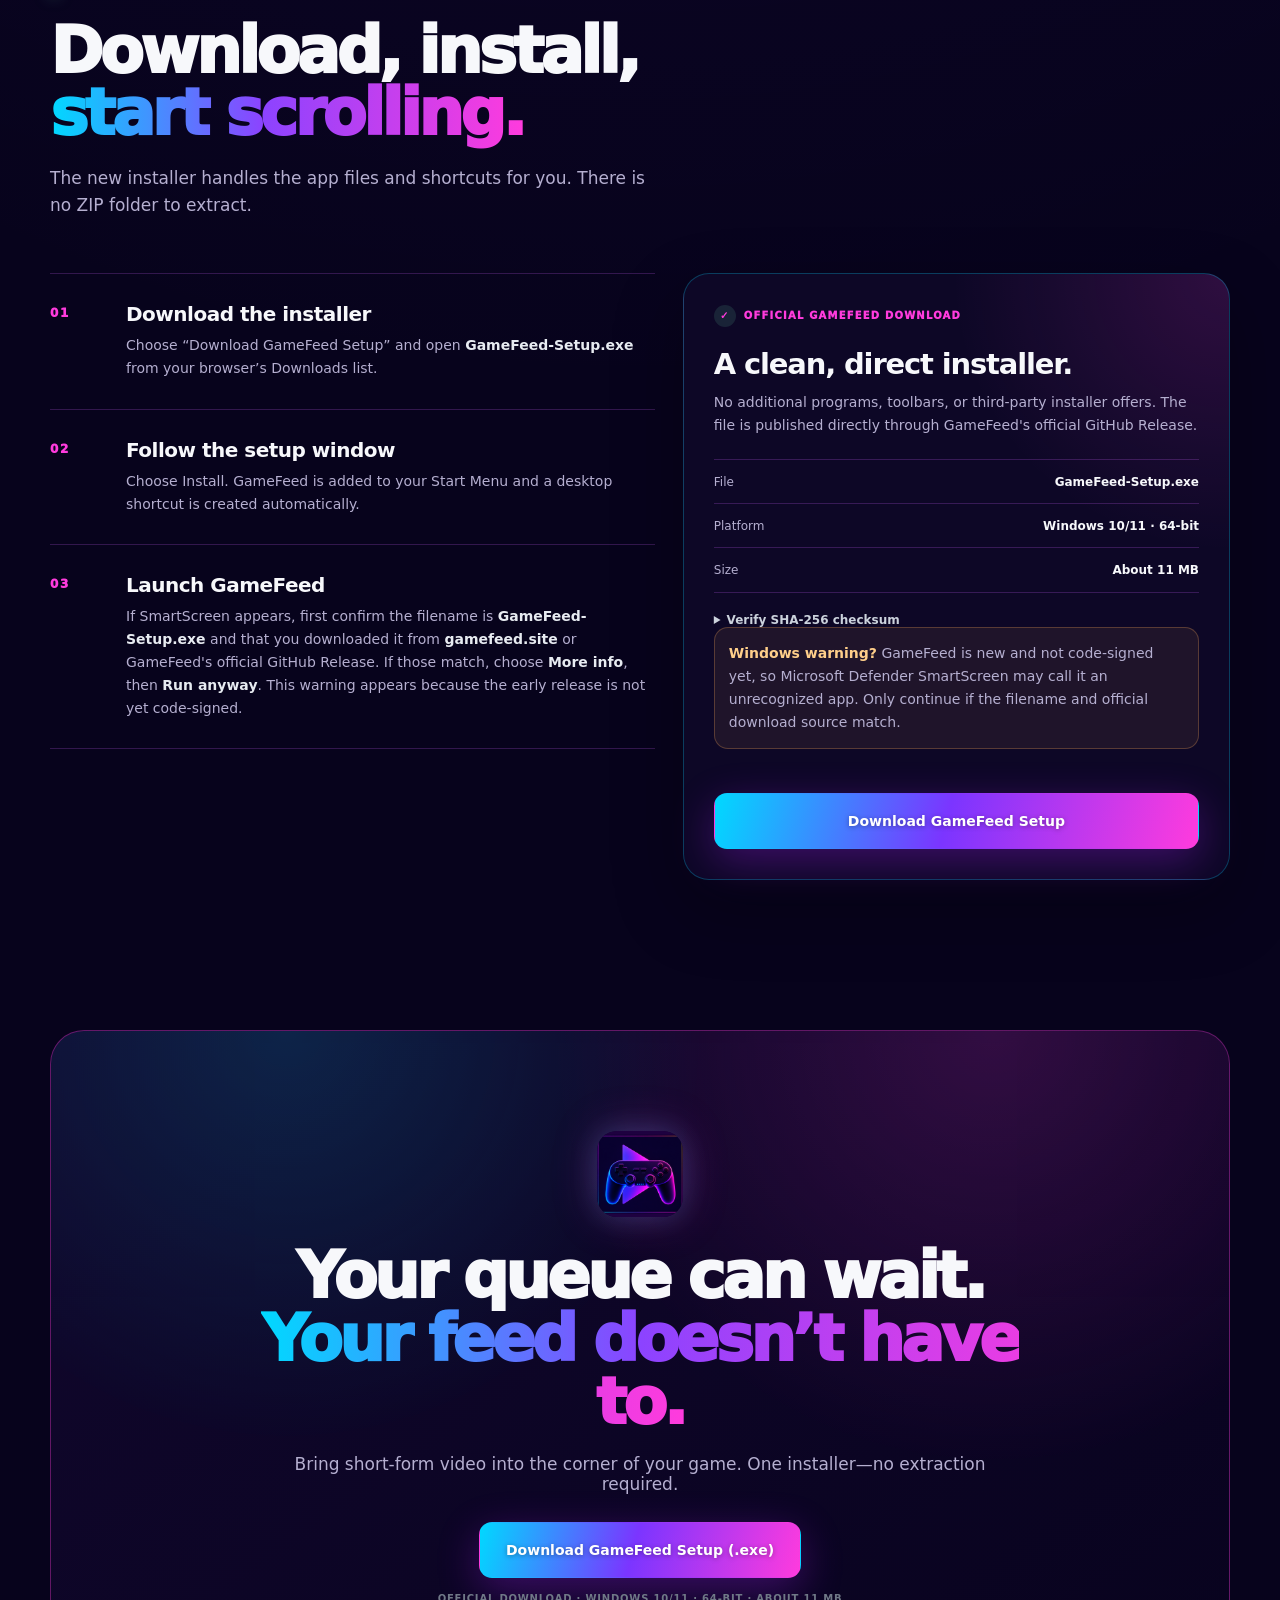
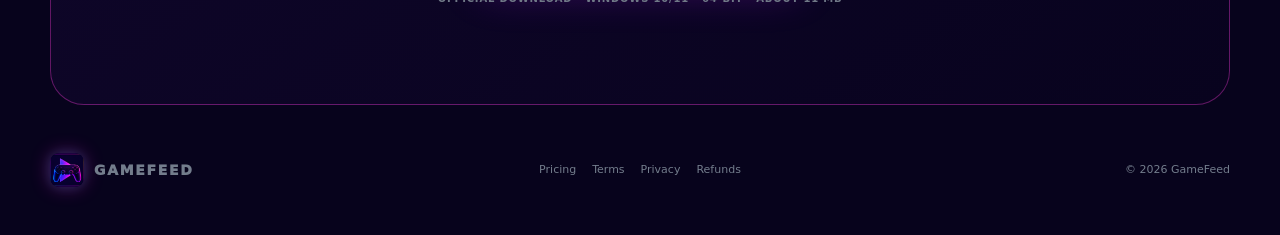
==== commit d03ef03e: "Clarify Windows download warning" ====
--- a/index.html
+++ b/index.html
@@ -256,7 +256,7 @@
           </details>
           <details class="reveal">
             <summary>Is the GameFeed download safe?<span>＋</span></summary>
-            <p>Yes. The download button uses GameFeed’s official GitHub Release and the installer contains only GameFeed and its required runtime files—no bundled offers or extra apps. The current release is not yet code-signed, so Windows may show an “unrecognized app” SmartScreen message even though the file came from the official source.</p>
+            <p>Yes. The download button uses GameFeed's official GitHub Release and the installer contains only GameFeed and its required runtime files, with no bundled offers or extra apps. The current release is not yet code-signed, so Windows may show an "unrecognized app" SmartScreen message even though the file came from the official source.</p>
           </details>
         </div>
       </section>
@@ -280,14 +280,14 @@
             </li>
             <li>
               <span>03</span>
-              <div><h3>Launch GameFeed</h3><p>If SmartScreen appears, confirm the filename is <strong>GameFeed-Setup.exe</strong>, then select <strong>More info → Run anyway</strong>. This notice appears because the early release is not yet code-signed.</p></div>
+              <div><h3>Launch GameFeed</h3><p>If SmartScreen appears, first confirm the filename is <strong>GameFeed-Setup.exe</strong> and that you downloaded it from <strong>gamefeed.site</strong> or GameFeed's official GitHub Release. If those match, choose <strong>More info</strong>, then <strong>Run anyway</strong>. This warning appears because the early release is not yet code-signed.</p></div>
             </li>
           </ol>
 
           <aside class="download-trust-card reveal reveal-delay" aria-label="Download safety information">
             <div class="official-badge"><span aria-hidden="true">✓</span> OFFICIAL GAMEFEED DOWNLOAD</div>
             <h3>A clean, direct installer.</h3>
-            <p>No additional programs, toolbars, or third-party installer offers. The file is published directly through GameFeed’s official GitHub Release.</p>
+            <p>No additional programs, toolbars, or third-party installer offers. The file is published directly through GameFeed's official GitHub Release.</p>
             <ul>
               <li><span>File</span><strong>GameFeed-Setup.exe</strong></li>
               <li><span>Platform</span><strong>Windows 10/11 · 64-bit</strong></li>
@@ -295,8 +295,9 @@
             </ul>
             <details class="checksum">
               <summary>Verify SHA-256 checksum</summary>
-              <code>83ec2385d6fef95e1aec1692f8e2b6d64fe330684dd97cb3af88a62032c6bc16</code>
+              <code>93bcd76b387ef59638cb1cec946517a3767599822d498c73406bdb9f97248675</code>
             </details>
+            <p class="warning-note"><strong>Windows warning?</strong> GameFeed is new and not code-signed yet, so Microsoft Defender SmartScreen may call it an unrecognized app. Only continue if the filename and official download source match.</p>
             <button class="button button-primary button-large" type="button" data-download>Download GameFeed Setup</button>
           </aside>
         </div>
--- a/styles.css
+++ b/styles.css
@@ -720,6 +720,17 @@
 .download-trust-card li span { color: var(--muted); }
 .download-trust-card li strong { text-align: right; }
 .download-trust-card .button { width: 100%; margin-top: 22px; }
+.warning-note {
+  margin: 16px 0 0;
+  padding: 14px;
+  border: 1px solid rgba(255, 173, 89, 0.26);
+  border-radius: 14px;
+  background: rgba(255, 173, 89, 0.08);
+  color: #d7dce5;
+  font-size: 12px;
+  line-height: 1.55;
+}
+.warning-note strong { color: #ffcf8a; }
 .checksum summary { cursor: pointer; color: #cbd2dc; font-size: 12px; font-weight: 800; }
 .checksum code { display: block; margin-top: 10px; padding: 12px; overflow-wrap: anywhere; border-radius: 10px; background: #070910; color: #8fe9ff; font: 10px/1.6 ui-monospace, monospace; text-align: left; }
 
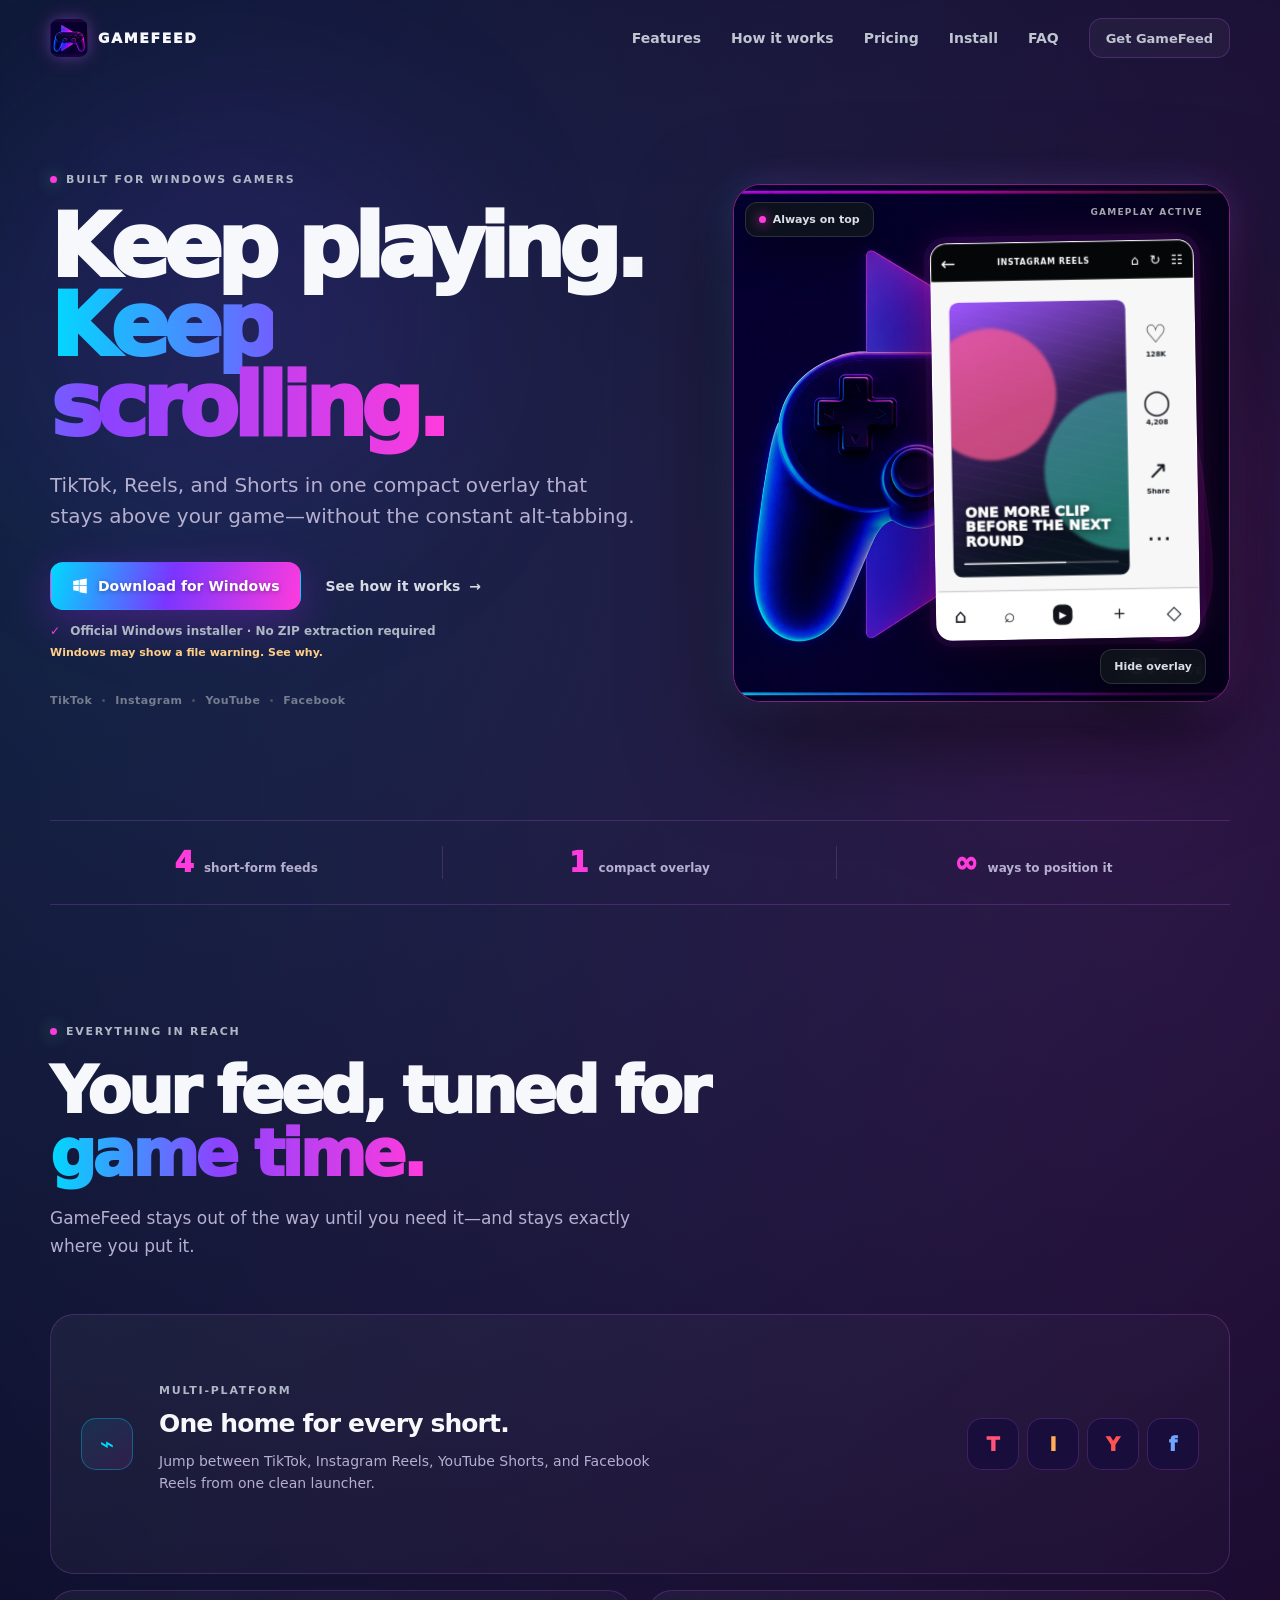
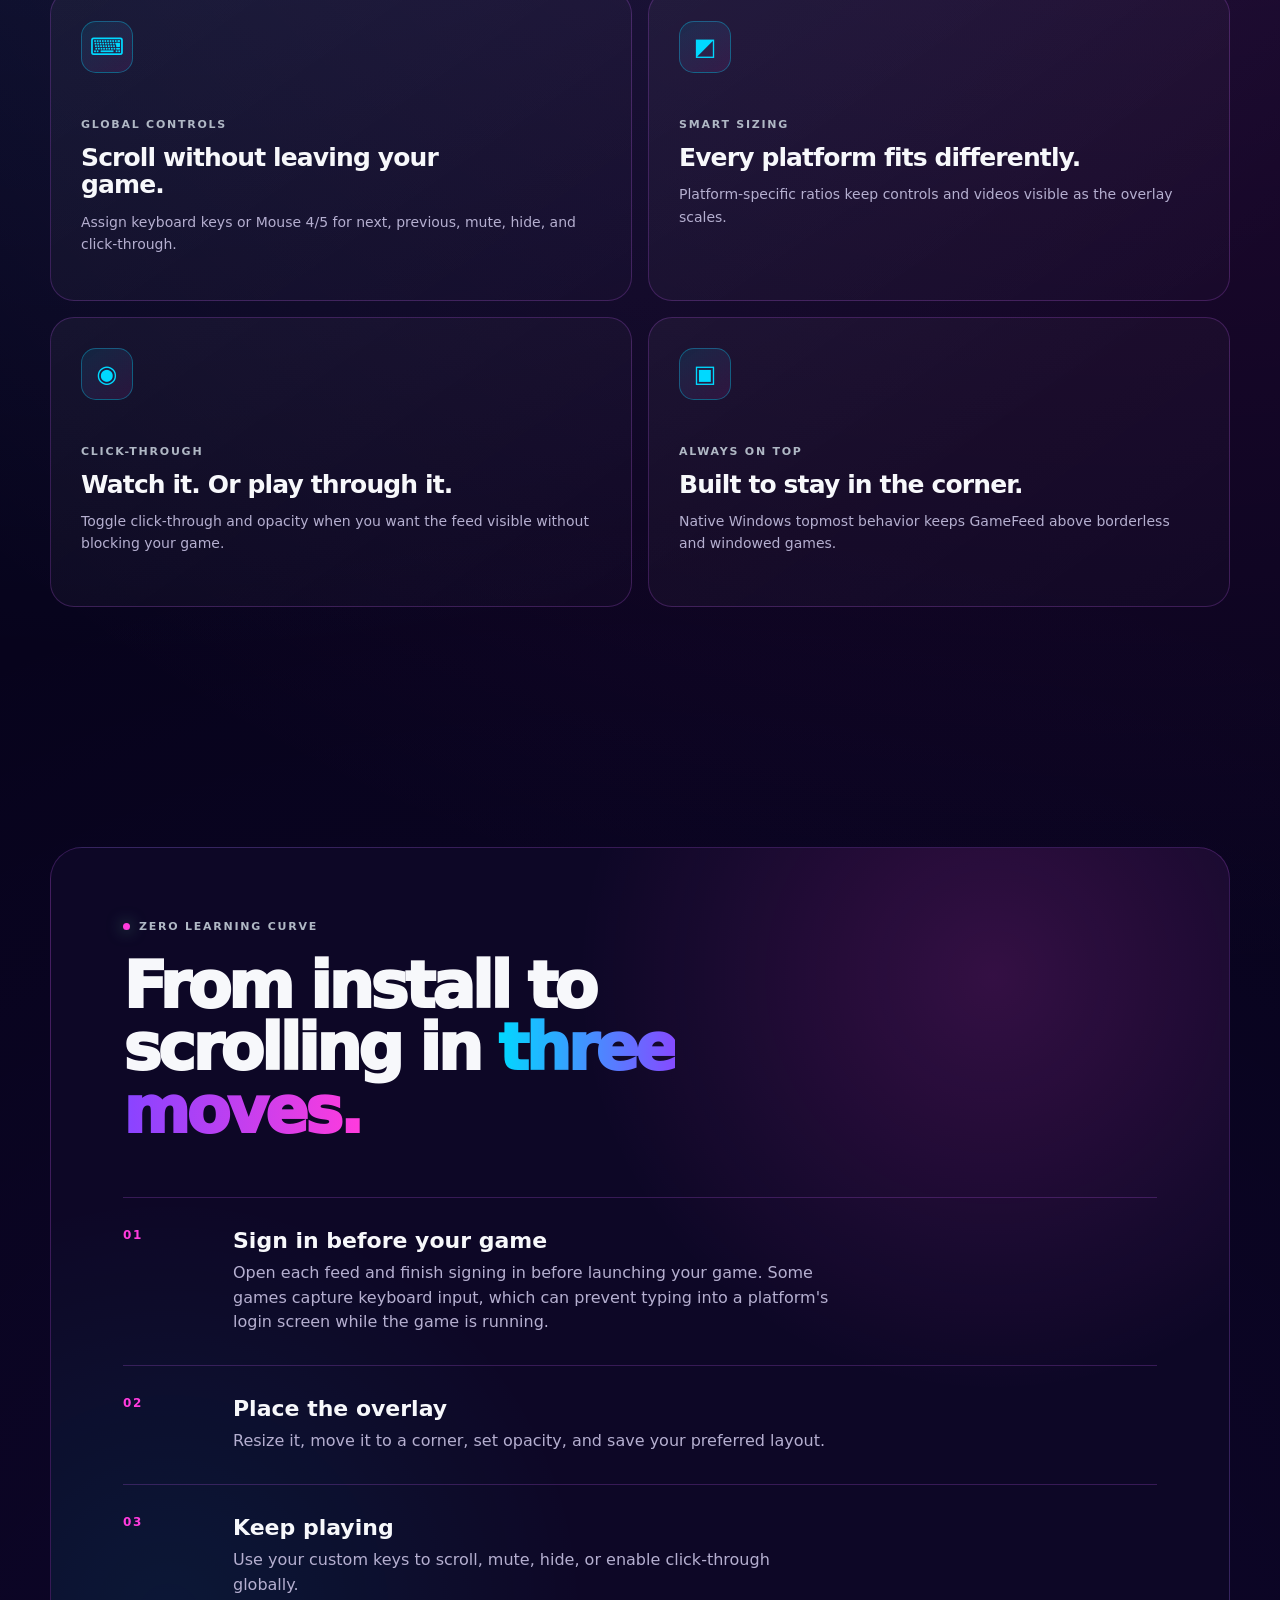
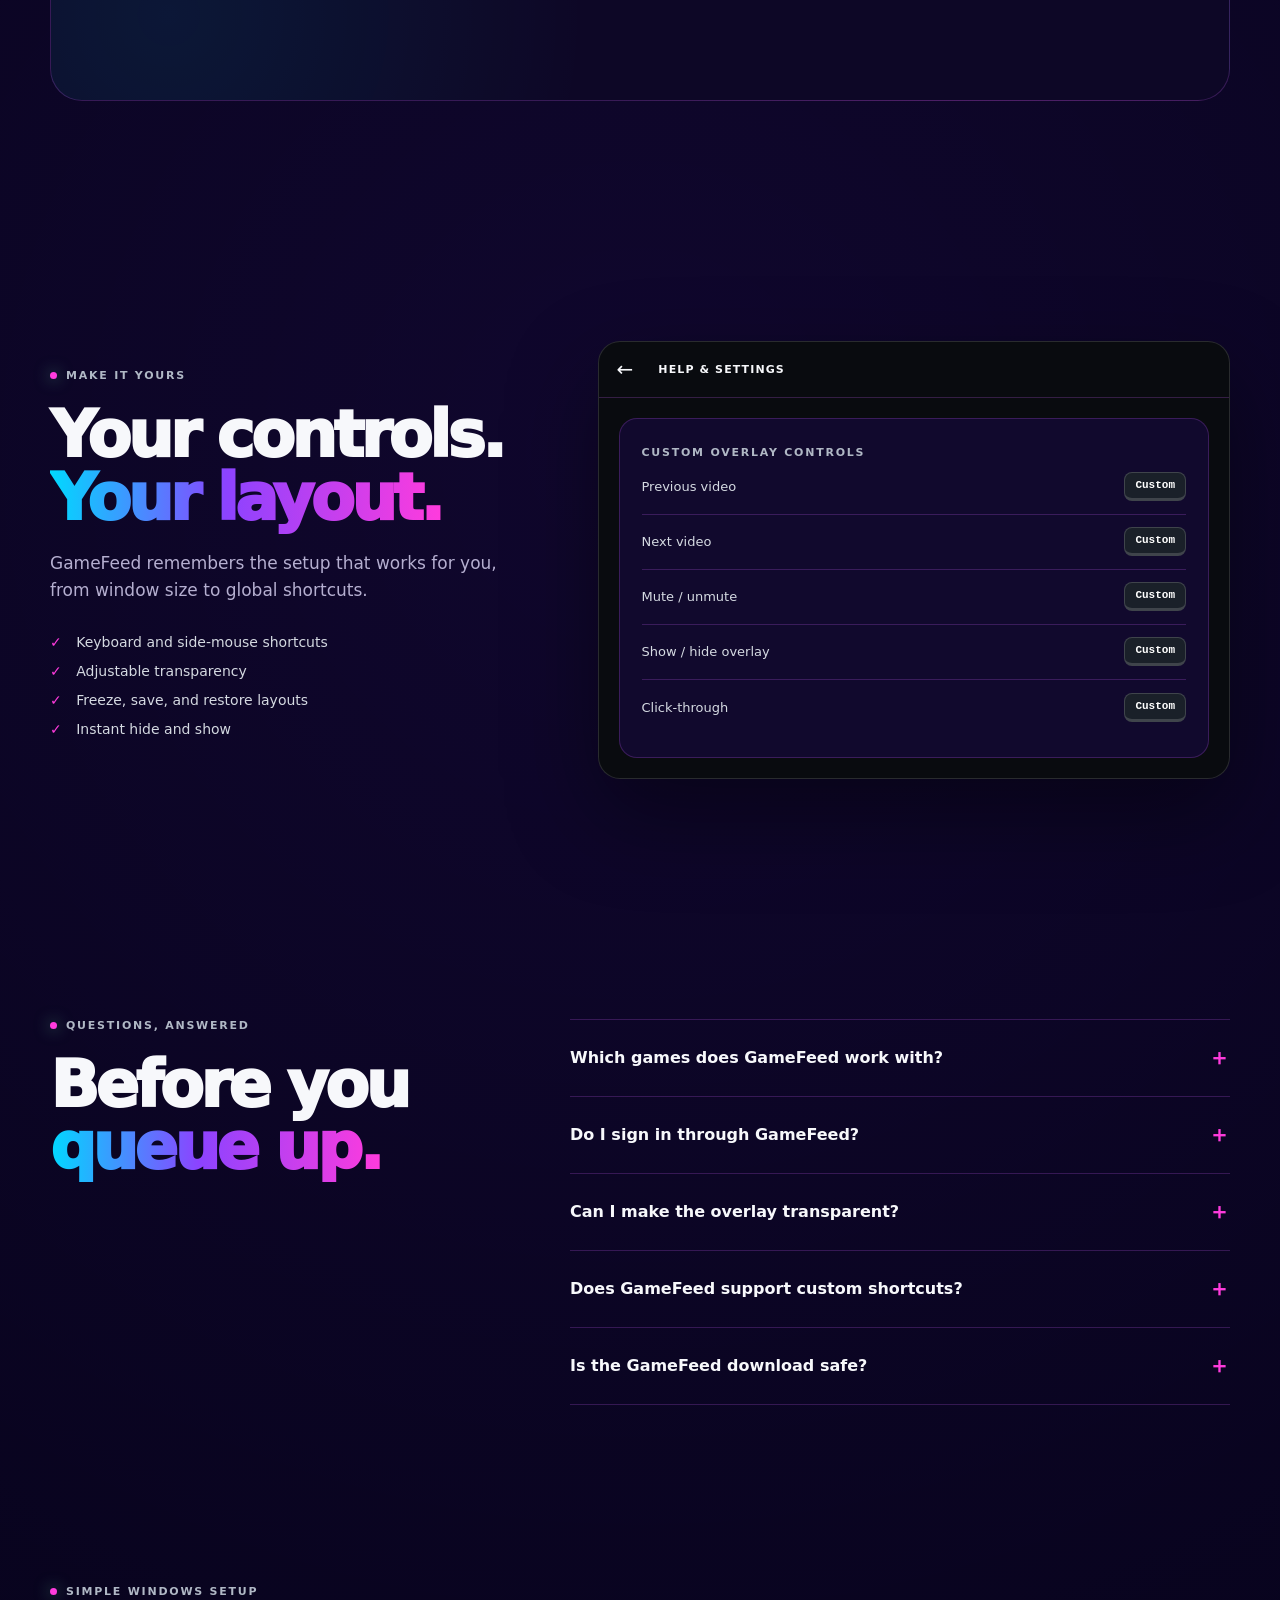
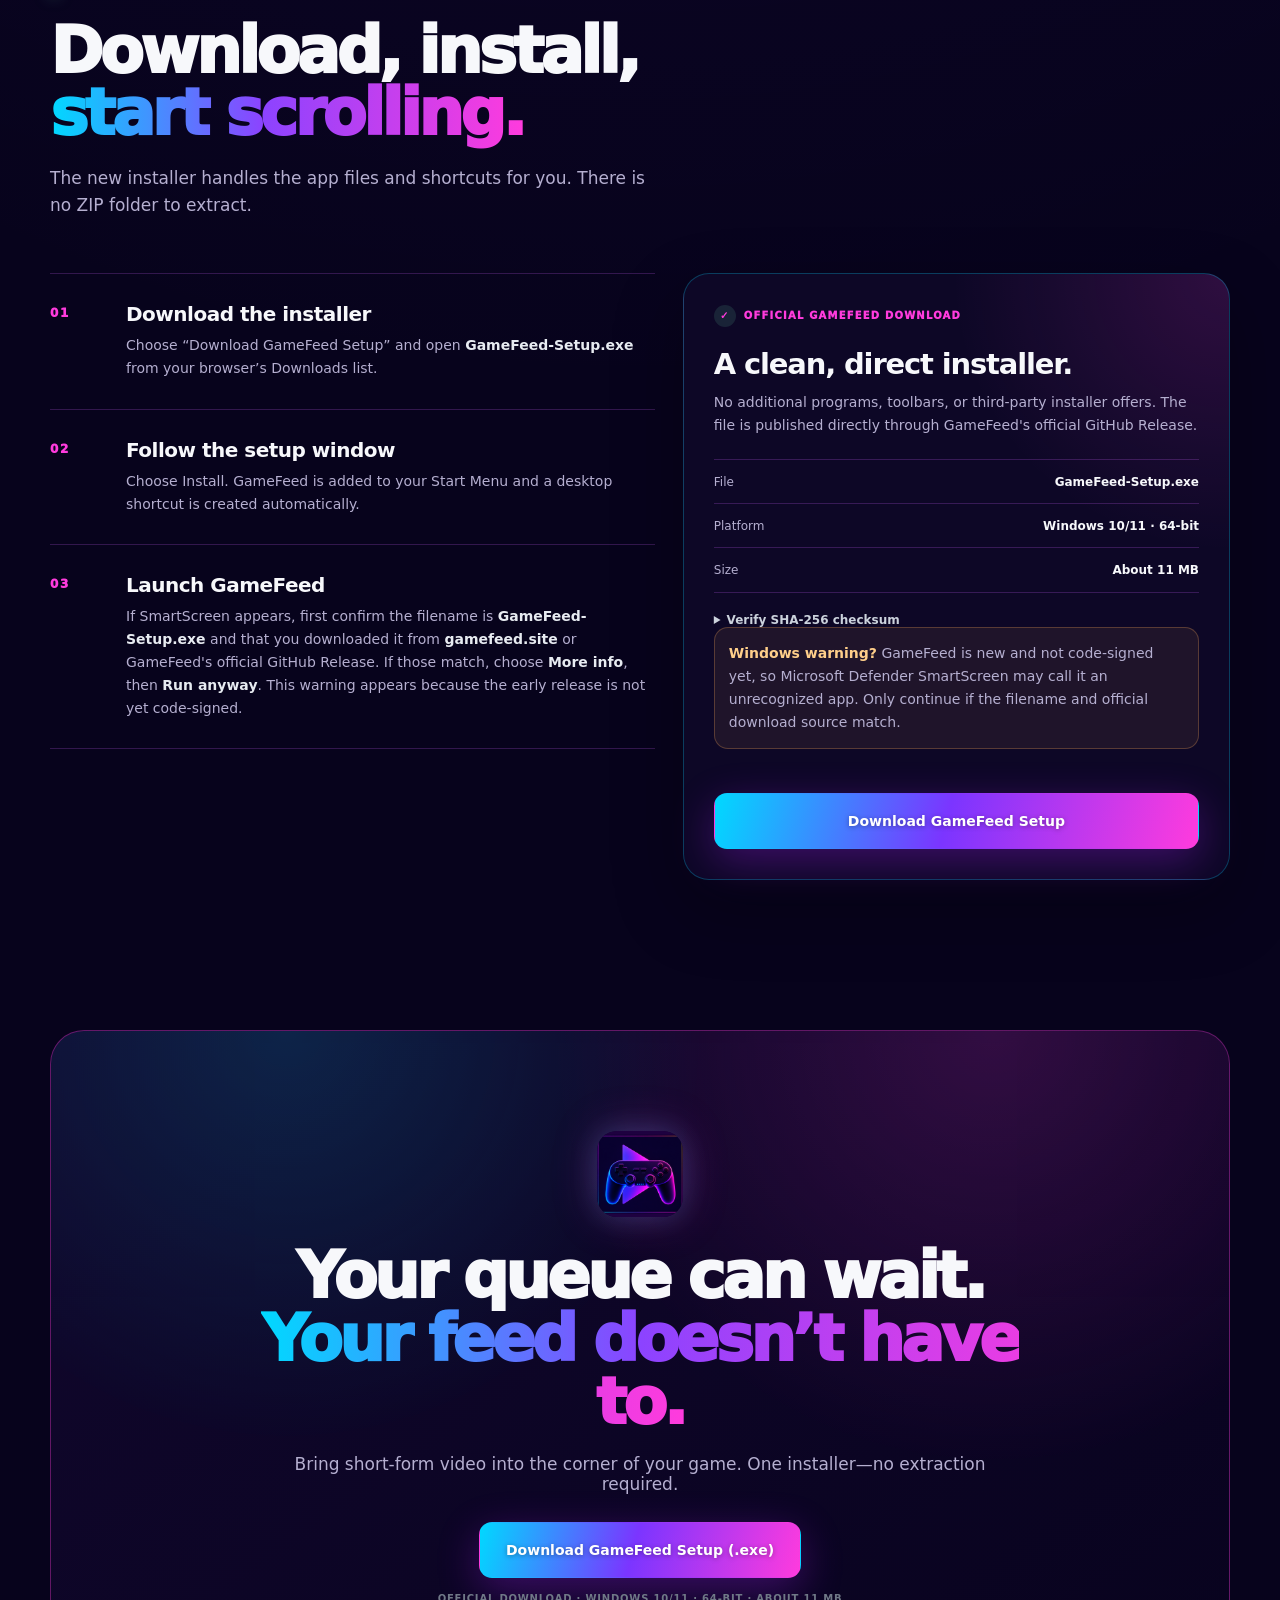
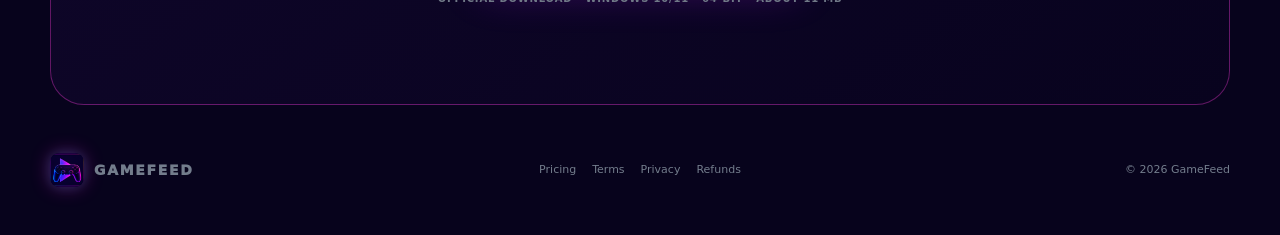
==== commit 851f8e34: "Polish Windows warning placement" ====
--- a/index.html
+++ b/index.html
@@ -80,6 +80,7 @@
             </a>
           </div>
           <p class="download-note"><span aria-hidden="true">✓</span> Official Windows installer · No ZIP extraction required</p>
+          <a class="warning-jump" href="#install">Windows may show a file warning. See why.</a>
           <div class="platform-row" aria-label="Supported platforms">
             <span>TikTok</span><i></i><span>Instagram</span><i></i><span>YouTube</span><i></i><span>Facebook</span>
           </div>
--- a/styles.css
+++ b/styles.css
@@ -324,6 +324,16 @@
 }
 
 .download-note span { margin-right: 6px; color: var(--accent); }
+.warning-jump {
+  display: inline-flex;
+  margin-top: 8px;
+  color: #ffcf8a;
+  font-size: 11px;
+  font-weight: 850;
+  text-decoration: none;
+}
+.warning-jump:hover,
+.warning-jump:focus-visible { color: white; text-decoration: underline; }
 
 .platform-row {
   margin-top: 34px;
@@ -721,7 +731,7 @@
 .download-trust-card li strong { text-align: right; }
 .download-trust-card .button { width: 100%; margin-top: 22px; }
 .warning-note {
-  margin: 16px 0 0;
+  margin: 24px 0 0;
   padding: 14px;
   border: 1px solid rgba(255, 173, 89, 0.26);
   border-radius: 14px;
